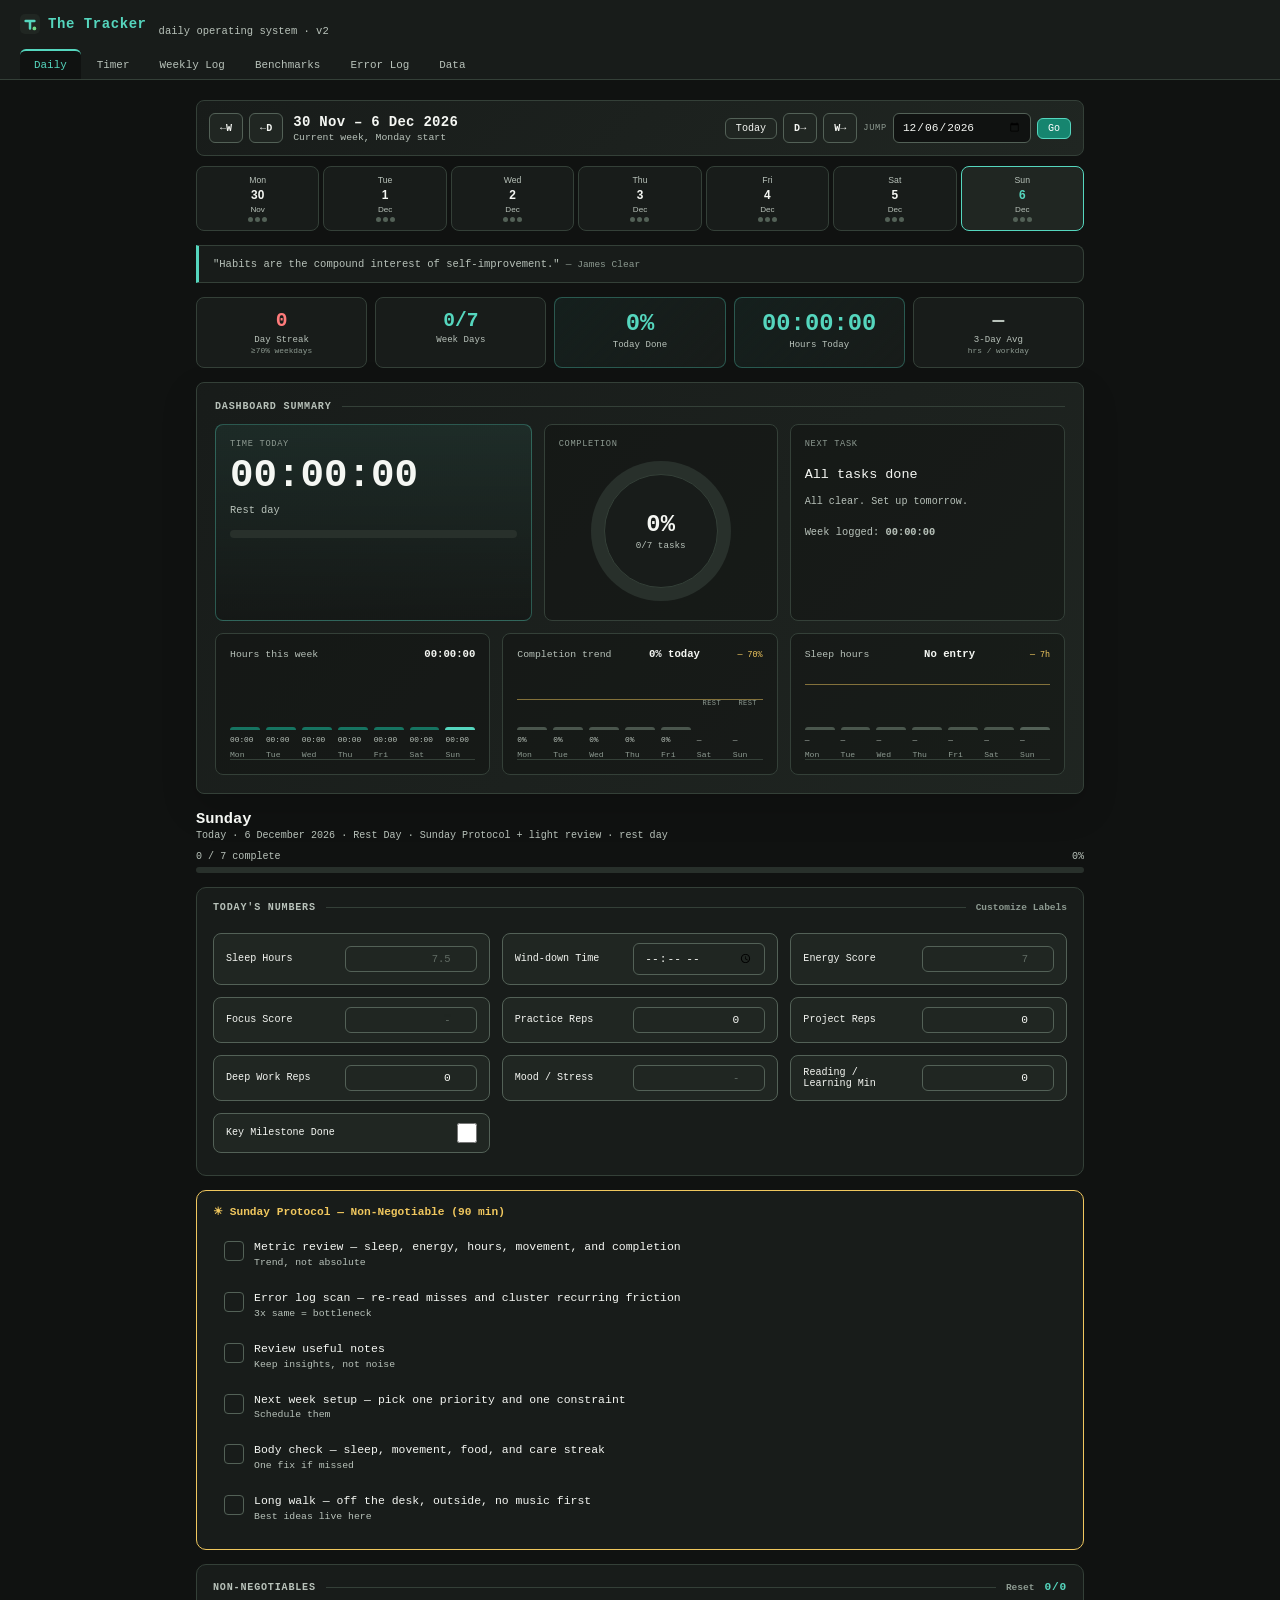
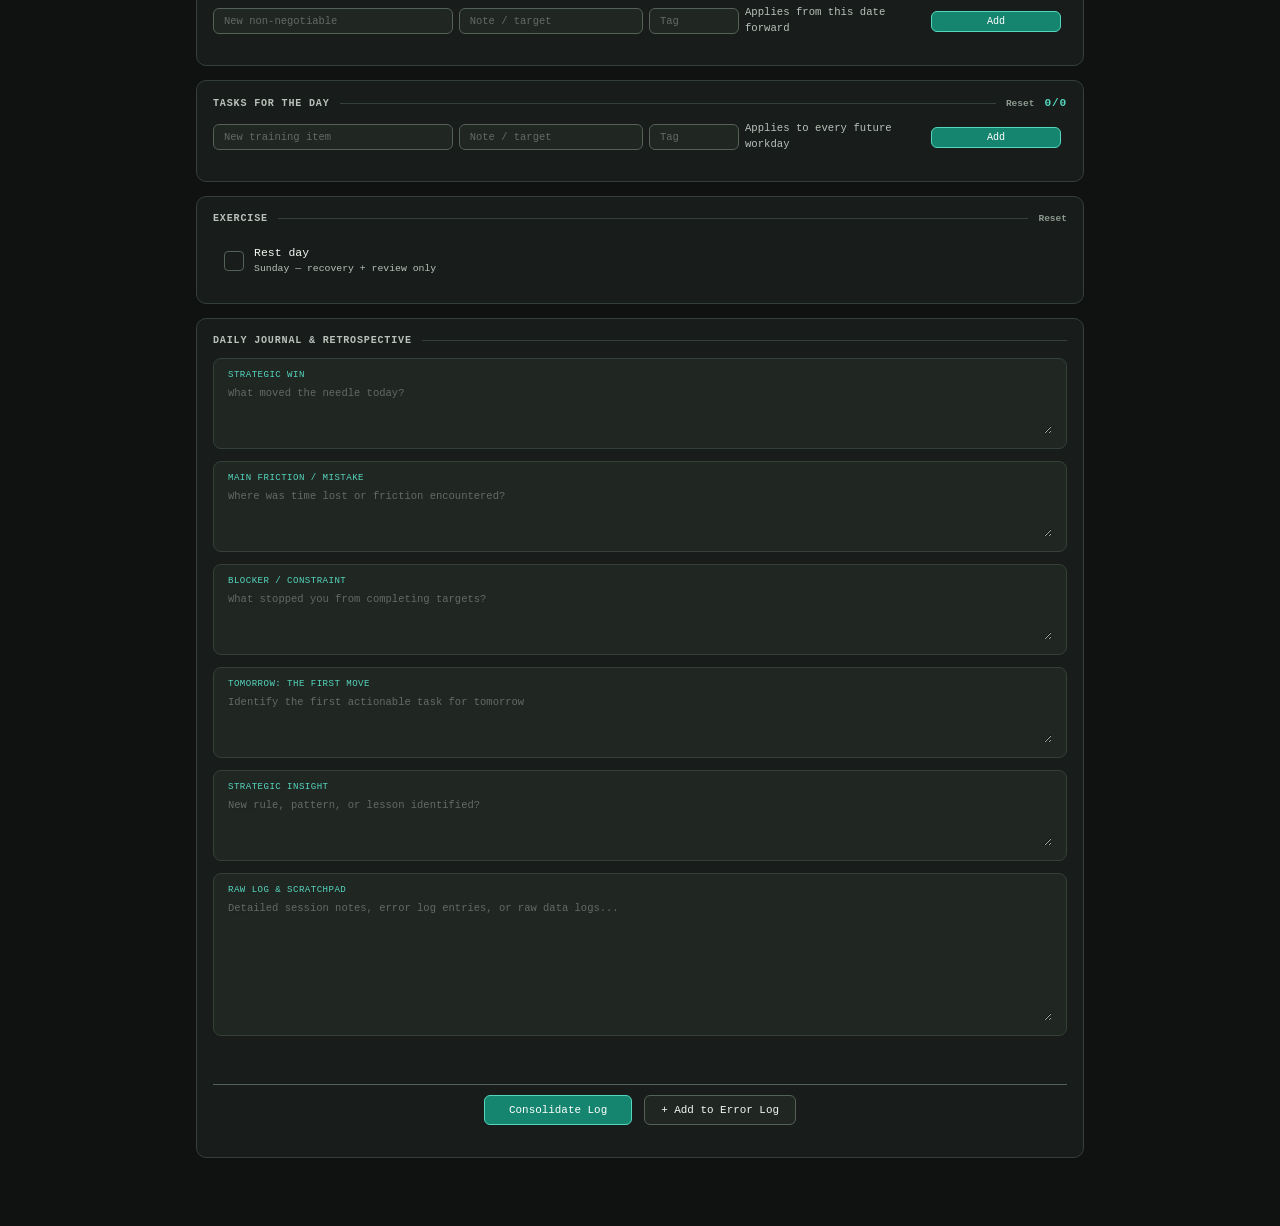
==== Tracker.html @ 21649124 "Create tracker app" ====
<!DOCTYPE html>
<html lang="en">
<head>
<meta charset="UTF-8">
<meta name="viewport" content="width=device-width, initial-scale=1.0">
<title>The Tracker</title>
<link rel="icon" type="image/svg+xml" href="data:image/svg+xml,%3Csvg xmlns='http://www.w3.org/2000/svg' viewBox='0 0 64 64'%3E%3Crect width='64' height='64' rx='16' fill='%23101211'/%3E%3Cpath d='M18 22h28M32 22v24' stroke='%2355d6be' stroke-width='8' stroke-linecap='round'/%3E%3Ccircle cx='46' cy='46' r='6' fill='%2372d889'/%3E%3C/svg%3E">
<style>
:root {
  --bg:        #101211;
  --surf:      #181c1a;
  --surf2:     #202622;
  --surf3:     #28302b;
  --border:    #344038;
  --border2:   #536157;
  --text:      #f5f7f3;
  --dim:       #b8c2ba;
  --muted:     #8d9a91;
  --accent:    #55d6be;
  --accent2:   #16856f;
  --green:     #72d889;
  --green-bg:  #102b19;
  --amber:     #f0c75e;
  --amber-bg:  #302811;
  --red:       #ff7b7b;
  --red-bg:    #331617;
  --blue:      #7fb7ff;
  --blue-bg:   #142133;
  --font: ui-monospace, 'Cascadia Code', 'SF Mono', 'Fira Code', monospace;
}
* { margin:0; padding:0; box-sizing:border-box; }
html { font-size:14px; }
body { background:var(--bg); color:var(--text); font-family:var(--font); min-height:100vh; }

/* ── HEADER ── */
.app-header {
  background:var(--surf);
  border-bottom:1px solid var(--border);
  padding:14px 20px 0;
  position:sticky; top:0; z-index:100;
}
.app-title-row { display:flex; align-items:baseline; gap:12px; margin-bottom:12px; }
.app-title { font-size:1rem; font-weight:600; color:var(--accent); letter-spacing:.04em; }
.app-sub { font-size:.75rem; color:var(--dim); }
.tabs { display:flex; gap:2px; }
.tab-btn {
  background:none; border:none; color:var(--dim); cursor:pointer;
  padding:8px 14px; font:inherit; font-size:.78rem; border-radius:6px 6px 0 0;
  border-top:2px solid transparent; transition:all .15s;
}
.tab-btn:hover { color:var(--text); background:var(--surf2); }
.tab-btn.active { color:var(--accent); border-top-color:var(--accent); background:var(--bg); }

/* ── LAYOUT ── */
.tab-panel { display:none; max-width:920px; margin:0 auto; padding:20px 16px 60px; }
.tab-panel.active { display:block; }

/* ── SHARED COMPONENTS ── */
.card {
  background:var(--surf);
  border:1px solid var(--border);
  border-radius:10px;
  padding:16px;
  margin-bottom:14px;
}
.card-title {
  font-size:.72rem; font-weight:600; color:var(--dim);
  text-transform:uppercase; letter-spacing:.08em; margin-bottom:12px;
  display:flex; align-items:center; gap:10px;
}
.card-title .count { color:var(--accent); font-size:.8rem; margin-left:auto; }
.section-line { flex:1; height:1px; background:var(--border); }

.btn {
  background:var(--surf2); border:1px solid var(--border2); color:var(--text);
  padding:6px 14px; border-radius:6px; cursor:pointer; font:inherit; font-size:.78rem;
  transition:all .15s;
}
.btn:hover { background:var(--surf3); border-color:var(--dim); }
.btn.primary { background:var(--accent2); border-color:var(--accent); color:#fff; }
.btn.primary:hover { background:var(--accent); }
.btn:disabled { opacity:.48; cursor:not-allowed; }
.btn:disabled:hover { background:var(--surf2); border-color:var(--border2); }
.btn.sm { padding:4px 10px; font-size:.72rem; }
.btn.danger { border-color:var(--red); color:var(--red); }
.btn.danger:hover { background:var(--red-bg); }

input[type="text"], input[type="number"], input[type="time"], input[type="date"], textarea, select {
  background:var(--surf2); border:1px solid var(--border2); color:var(--text);
  border-radius:6px; padding:6px 10px; font:inherit; font-size:.8rem; width:100%;
  outline:none; transition:border-color .15s;
}
input[type="text"]:focus, input[type="number"]:focus, input[type="time"]:focus,
input[type="date"]:focus, textarea:focus, select:focus { border-color:var(--accent); }
input[type="number"] { width:80px; text-align:right; }
input[type="time"] { max-width:132px; }
input.compact-input { width:100%; max-width:132px; }
textarea { resize:vertical; min-height:80px; line-height:1.5; }
::placeholder { color: var(--muted); opacity: 0.6; font-size: 0.75rem; }

.row { display:flex; gap:10px; align-items:center; flex-wrap:wrap; }
.row label { color:var(--dim); font-size:.75rem; white-space:nowrap; }
.spacer { flex:1; }

/* ── TOAST ── */
.toast-container {
  position: fixed; bottom: 20px; right: 20px; z-index: 1000;
  display: flex; flex-direction: column; gap: 8px;
}
.toast {
  padding: 10px 16px; border-radius: 8px; font-size: 0.8rem;
  color: #fff; background: var(--surf3); border: 1px solid var(--border2);
  box-shadow: 0 4px 12px rgba(0,0,0,0.5);
  animation: toast-in 0.3s ease forwards;
  display: flex; align-items: center; gap: 8px; min-width: 200px;
}
.toast.success { border-color: var(--green); background: var(--green-bg); color: var(--green); }
.toast.danger { border-color: var(--red); background: var(--red-bg); color: var(--red); }
@keyframes toast-in {
  from { transform: translateX(100%); opacity: 0; }
  to { transform: translateX(0); opacity: 1; }
}
.toast.fade-out {
  animation: toast-out 0.3s ease forwards;
}
@keyframes toast-out {
  from { transform: translateX(0); opacity: 1; }
  to { transform: translateX(100%); opacity: 0; }
}

/* ── SCOPE POPUP ── */
.scope-popup {
  position: fixed; z-index: 600;
  background: var(--surf2); border: 1px solid var(--border2);
  border-radius: 8px; padding: 10px 12px;
  box-shadow: 0 8px 24px rgba(0,0,0,.55);
  display: flex; flex-direction: column; gap: 6px; min-width: 210px;
}
.scope-popup-label {
  font-size: .68rem; color: var(--muted);
  text-transform: uppercase; letter-spacing: .08em; margin-bottom: 2px;
}
.scope-popup-btn {
  background: var(--surf3); border: 1px solid var(--border2);
  color: var(--text); padding: 6px 10px; border-radius: 6px;
  cursor: pointer; font: inherit; font-size: .78rem;
  text-align: left; transition: all .15s; display: flex; align-items: center; gap: 8px;
}
.scope-popup-btn:hover { border-color: var(--accent); color: var(--accent); }
.scope-popup-btn .scope-icon { font-size: .9rem; flex-shrink: 0; }

/* ── WEEK STRIP ── */
.week-strip {
  display:grid; grid-template-columns:repeat(7,1fr); gap:4px;
  margin-bottom:14px;
}
.week-nav {
  background:linear-gradient(135deg, var(--surf), var(--surf2));
  border:1px solid var(--border);
  border-radius:8px;
  padding:12px;
  margin-bottom:10px;
  display:grid;
  grid-template-columns:auto minmax(230px,1fr) auto;
  align-items:center;
  gap:10px;
}
.week-nav-title { color:var(--text); font-weight:700; font-size:1rem; letter-spacing:.02em; }
.week-nav-sub { color:var(--dim); font-size:.7rem; margin-top:2px; }
.week-nav-controls { display:flex; align-items:center; gap:6px; }
.week-nav-jump {
  display:flex; align-items:center; justify-content:flex-end; gap:6px; flex-wrap:wrap;
}
.week-nav-jump label {
  color:var(--muted); font-size:.62rem; text-transform:uppercase; letter-spacing:.08em;
}
.week-nav input[type="date"] {
  width:138px; min-width:0; height:30px; padding:4px 8px;
  color:var(--text); background:var(--bg); border-color:var(--border2);
}
.week-arrow {
  min-width:34px; height:30px; display:inline-flex; align-items:center; justify-content:center;
  padding:0 8px; font-weight:700;
}
.day-btn {
  background:var(--surf); border:1px solid var(--border); border-radius:8px;
  cursor:pointer; padding:8px 4px; display:flex; flex-direction:column;
  align-items:center; gap:3px; transition:all .15s;
}
.day-btn:hover { border-color:var(--border2); background:var(--surf2); }
.day-btn.active { border-color:var(--accent); background:var(--surf2); }
.day-btn.today-mark .day-date { color:var(--accent); }
.day-label { font-size:.62rem; color:var(--dim); }
.day-date  { font-size:.85rem; font-weight:600; color:var(--text); }
.day-month { font-size:.58rem; color:var(--dim); }
.day-btn:not(.active) .day-date { color:var(--text); }
.day-btn:not(.active) .day-label,
.day-btn:not(.active) .day-month { color:var(--dim); }
.day-pips  { display:flex; gap:2px; }
.pip { width:5px; height:5px; border-radius:50%; background:var(--border2); }
.pip.on { background:var(--green); }
.pip.half { background:var(--amber); }

/* ── PHASE BANNER ── */
.phase-banner {
  background:var(--surf);
  border:1px solid var(--border);
  border-left:3px solid var(--accent);
  border-radius:0 8px 8px 0;
  padding:12px 14px;
  margin-bottom:14px;
  display:flex; align-items:center; gap:12px; flex-wrap:wrap;
}
.phase-badge { color:var(--accent); font-weight:600; font-size:.8rem; white-space:nowrap; }
.phase-desc { color:var(--dim); font-size:.75rem; flex:1; min-width:180px; }
.phase-btns { display:flex; gap:4px; }
.phase-pick {
  background:var(--surf2); border:1px solid var(--border2); color:var(--dim);
  border-radius:4px; padding:3px 8px; cursor:pointer; font:inherit; font-size:.72rem;
  transition:all .15s;
}
.phase-pick.active { border-color:var(--accent); color:var(--accent); background:var(--surf3); }

/* ── STATS ROW ── */
.stats-row { display:grid; grid-template-columns:repeat(5,1fr); gap:8px; margin-bottom:14px; }
.stat-card {
  background:var(--surf); border:1px solid var(--border); border-radius:8px;
  padding:12px 8px; text-align:center;
}
.stat-card.primary {
  border-color:rgba(85,214,190,.32);
  background:linear-gradient(135deg,rgba(85,214,190,.07),var(--surf));
}
.stat-val { font-size:1.4rem; font-weight:600; color:var(--accent); }
.stat-val.large { font-size:1.7rem; }
.stat-label { font-size:.65rem; color:var(--dim); margin-top:2px; }
.stat-sublabel { font-size:.56rem; color:var(--muted); margin-top:1px; }

/* ── PROGRESS ── */
.prog-wrap { margin-bottom:14px; }
.prog-info { display:flex; justify-content:space-between; margin-bottom:5px; font-size:.72rem; color:var(--dim); }
.prog-bar { height:6px; background:var(--surf3); border-radius:3px; overflow:hidden; }
.prog-fill { height:100%; background:var(--green); border-radius:3px; transition:width .4s; }

/* ── DAY HEADER ── */
.day-header {
  display:flex; align-items:center; justify-content:space-between;
  flex-wrap:wrap; gap:10px; margin-bottom:10px;
}
.day-title { font-size:1.1rem; font-weight:600; }
.day-meta  { font-size:.72rem; color:var(--dim); margin-top:2px; }
.dashboard-card {
  background:linear-gradient(135deg, rgba(24,28,26,.98), rgba(32,38,34,.96));
  border:1px solid var(--border);
  border-radius:8px;
  padding:18px;
  margin-bottom:16px;
  box-shadow:0 14px 36px rgba(0,0,0,.16);
}
.dashboard-grid {
  display:grid;
  grid-template-columns:minmax(250px,1.15fr) minmax(210px,.85fr) minmax(230px,1fr);
  gap:12px;
  align-items:stretch;
}
.dash-panel {
  border:1px solid var(--border);
  background:rgba(16,18,17,.46);
  border-radius:8px;
  padding:14px;
  min-width:0;
}
.dash-panel.primary {
  background:linear-gradient(180deg, rgba(85,214,190,.08), rgba(16,18,17,.45));
  border-color:rgba(85,214,190,.34);
}
.dash-label { font-size:.62rem; color:var(--muted); text-transform:uppercase; letter-spacing:.08em; margin-bottom:7px; }
.dash-value { font-size:.88rem; color:var(--text); line-height:1.35; }
.dash-value strong { color:var(--accent); }
.dash-hero-value {
  font-size:clamp(1.75rem, 4.2vw, 2.8rem);
  line-height:1;
  font-weight:800;
  color:var(--text);
  font-variant-numeric:tabular-nums;
  white-space:nowrap;
}
.dash-subline {
  color:var(--dim);
  font-size:.74rem;
  margin-top:8px;
  line-height:1.45;
}
.dash-progress-bar {
  height:8px;
  background:var(--surf3);
  border-radius:999px;
  overflow:hidden;
  margin-top:12px;
}
.dash-progress-fill {
  height:100%;
  width:0%;
  background:linear-gradient(90deg, var(--accent2), var(--accent));
  border-radius:999px;
}
.dash-ring-wrap {
  display:grid;
  place-items:center;
  min-height:150px;
}
.dash-ring {
  --dash-ring:0deg;
  width:140px;
  aspect-ratio:1;
  border-radius:50%;
  display:grid;
  place-items:center;
  background:conic-gradient(var(--green) var(--dash-ring), var(--surf3) 0);
  position:relative;
}
.dash-ring::before {
  content:'';
  position:absolute;
  inset:13px;
  border-radius:50%;
  background:var(--surf);
  border:1px solid var(--border);
}
.dash-ring-inner {
  position:relative;
  z-index:1;
  text-align:center;
}
.dash-ring-value {
  font-size:1.7rem;
  font-weight:800;
  color:var(--text);
}
.dash-ring-label {
  color:var(--dim);
  font-size:.66rem;
  margin-top:2px;
}
.dash-next {
  display:grid;
  gap:10px;
  align-content:start;
}
.dash-next-task {
  font-size:.96rem;
  color:var(--text);
  line-height:1.4;
}
.dash-next-meta {
  color:var(--dim);
  font-size:.72rem;
  line-height:1.45;
}
.dash-chart-grid {
  grid-column:1 / -1;
  display:grid;
  grid-template-columns:repeat(3,minmax(0,1fr));
  gap:12px;
}
.dash-chart-title {
  display:flex;
  justify-content:space-between;
  align-items:baseline;
  gap:8px;
  color:var(--dim);
  font-size:.7rem;
  margin-bottom:8px;
}
.dash-chart-title strong {
  color:var(--text);
  font-size:.76rem;
}
.dash-bars {
  height:92px;
  display:flex;
  align-items:stretch;
  gap:6px;
  border-bottom:1px solid var(--border);
  padding-top:8px;
  position:relative;
}
.dash-threshold-line {
  position:absolute; left:0; right:0; height:1px;
  background:var(--amber); opacity:.5; pointer-events:none; z-index:1;
}
.dash-rest-label {
  position:absolute; inset:0; display:flex; align-items:center; justify-content:center;
  font-size:.5rem; color:var(--muted); text-transform:uppercase; letter-spacing:.06em;
}
.dash-bar-wrap {
  flex:1;
  min-width:0;
  height:100%;
  display:grid;
  grid-template-rows:minmax(0,1fr) auto auto;
  align-items:end;
  gap:5px;
}
.dash-bar-plot {
  height:100%;
  width:100%;
  display:flex;
  align-items:flex-end;
}
.dash-bar {
  width:100%;
  min-height:3px;
  border-radius:4px 4px 0 0;
  background:var(--accent2);
  opacity:.85;
}
.dash-bar.today { background:var(--accent); opacity:1; }
.dash-bar-value {
  color:var(--dim);
  font-size:.56rem;
  min-height:.7rem;
  white-space:nowrap;
}
.dash-bar-label {
  color:var(--muted);
  font-size:.58rem;
}
.dash-empty {
  color:var(--muted);
  font-size:.72rem;
  padding:20px 0;
}

/* ── HABIT LIST ── */
.habit-item {
  display:flex; align-items:flex-start; gap:10px;
  padding:9px 10px; border-radius:7px; cursor:pointer;
  transition:all .15s; border:1px solid transparent;
  margin-bottom:3px;
}
.habit-item:hover { background:var(--surf2); }
.habit-item.done { opacity:.6; }
.habit-check {
  width:20px; height:20px; border:1.5px solid var(--border2); border-radius:4px;
  flex-shrink:0; display:flex; align-items:center; justify-content:center;
  font-size:.7rem; color:var(--green); margin-top:1px; transition:all .15s;
}
.habit-item.done .habit-check { background:var(--green-bg); border-color:var(--green); }
.habit-text { font-size:.82rem; line-height:1.3; }
.habit-meta { font-size:.7rem; color:var(--dim); margin-top:2px; }
.habit-time { font-size:.68rem; color:var(--muted); margin-left:auto; white-space:nowrap; padding-top:2px; }
.habit-tag  {
  font-size:.62rem; padding:2px 6px; border-radius:3px;
  background:var(--surf3); color:var(--muted); white-space:nowrap;
  margin-left:auto; align-self:center;
}
.training-row,
.editable-row { align-items:center; }
.drag-handle {
  width:22px; min-width:22px; height:26px; border:1px solid transparent;
  background:transparent; color:var(--muted); border-radius:5px;
  cursor:grab; font:inherit; line-height:1; display:flex; align-items:center; justify-content:center;
}
.drag-handle:hover { border-color:var(--border2); color:var(--accent); background:var(--surf2); }
.drag-handle:active { cursor:grabbing; }
.task-view {
  flex:1; min-width:0; display:grid;
  grid-template-columns:minmax(220px,1.25fr) minmax(180px,1fr) minmax(90px,.35fr) auto;
  gap:8px; align-items:center;
}
.task-view-main { min-width:0; }
.task-view .habit-text,
.task-view .habit-meta { overflow:hidden; text-overflow:ellipsis; white-space:nowrap; }
.task-hours-chip {
  justify-self:end; min-width:96px; border:1px solid var(--border2); border-radius:6px;
  color:var(--text); background:var(--surf2); padding:5px 8px; font-size:.72rem; text-align:center;
}
.task-hours-chip strong { color:var(--accent); }

/* ── JOURNAL REDESIGN ── */
.journal-stack { display: flex; flex-direction: column; gap: 12px; margin-bottom: 24px; }
.journal-field { 
  background: var(--surf2); 
  border: 1px solid var(--border); 
  border-radius: 8px; 
  padding: 10px 14px;
}
.journal-field label { 
  display: block; 
  font-size: 0.65rem; 
  text-transform: uppercase; 
  letter-spacing: 0.05em; 
  color: var(--accent); 
  margin-bottom: 6px; 
}
.journal-field textarea { 
  background: none; 
  border: none; 
  padding: 0; 
  min-height: 48px; 
  font-size: 0.88rem; 
  color: var(--text);
  line-height: 1.4;
}
.journal-field textarea:focus { border: none; }

.task-edit-panel {
  flex:1; min-width:0; display:grid;
  grid-template-columns:minmax(180px,1.25fr) minmax(160px,1fr) minmax(70px,.35fr) minmax(150px,.35fr) auto;
  gap:7px; align-items:center;
}
.task-edit-panel input { max-width:none; padding:6px 8px; font-size:.76rem; }
.hours-control {
  display:grid; grid-template-columns:28px minmax(52px,1fr) 28px;
  align-items:center; border:1px solid var(--border2); background:var(--surf2);
  border-radius:6px; overflow:hidden; min-width:148px; height:32px;
}
.hours-control button {
  height:100%; border:0; border-right:1px solid var(--border); background:transparent;
  color:var(--dim); cursor:pointer; font:inherit; font-size:.9rem;
  display: flex; align-items: center; justify-content: center;
}
.hours-control button:last-child { border-right:0; border-left:1px solid var(--border); }
.hours-control button:hover { color:var(--accent); background:var(--surf3); }
.hours-control input {
  width:100%; height:30px; border:0; background:transparent; text-align:center;
  color:var(--text); padding:0 4px; font:inherit; font-size:.76rem; outline:none;
}
.exercise-editor {
  display:grid; grid-template-columns:minmax(180px,1fr) minmax(160px,1fr) auto auto;
  gap:7px; align-items:center;
}
.exercise-editor input { max-width:none; }

/* ── DAILY INPUTS ── */
.daily-inputs {
  background:var(--surf); border:1px solid var(--border); border-radius:10px;
  padding:14px 16px; margin-bottom:14px;
}
.today-number-grid {
  display:grid;
  grid-template-columns:repeat(auto-fit, minmax(240px, 1fr));
  gap:12px;
  padding:8px 0;
}
.today-number-field {
  display:flex;
  align-items:center;
  justify-content:space-between;
  gap:10px;
  background:var(--surf2);
  padding:9px 12px;
  border-radius:8px;
  border:1px solid var(--border2);
}
.today-number-field label {
  margin:0;
  font-size:.72rem;
  color:var(--text);
  min-width:0;
  overflow:hidden;
  text-overflow:ellipsis;
}
.number-label-editor {
  margin-top:12px;
  padding-top:12px;
  border-top:1px solid var(--border);
  display:grid;
  gap:8px;
}
.number-label-row {
  display:grid;
  grid-template-columns:minmax(120px,.8fr) minmax(160px,1fr) minmax(100px,.5fr);
  gap:8px;
  align-items:center;
}
.number-label-row span { color:var(--muted); font-size:.68rem; }

/* ── FOCUS TIMER ── */
.timer-card {
  background:var(--surf);
  border:1px solid var(--border);
  border-radius:8px;
  padding:14px 16px;
  margin-bottom:14px;
}
.timer-grid {
  display:grid; grid-template-columns:minmax(160px,.6fr) minmax(210px,1fr) auto;
  gap:12px; align-items:center;
}
.timer-display { font-size:1.7rem; font-weight:700; color:var(--accent); letter-spacing:.03em; }
.timer-sub { color:var(--dim); font-size:.68rem; margin-top:3px; line-height:1.4; }
.timer-modes, .timer-actions { display:flex; gap:5px; flex-wrap:wrap; }
.timer-mode-btn {
  background:var(--surf2); border:1px solid var(--border2); color:var(--dim);
  border-radius:6px; padding:5px 10px; cursor:pointer; font:inherit; font-size:.72rem;
}
.timer-mode-btn.active { color:var(--accent); border-color:var(--accent); background:var(--surf3); }
.timer-page {
  min-height:calc(100vh - 120px);
  display:grid;
  place-items:center;
  padding:18px 0;
}
#tab-timer {
  max-width:1180px;
  padding-left:24px;
  padding-right:24px;
}
.timer-shell {
  width:100%;
  display:grid;
  grid-template-columns:minmax(460px,1.1fr) minmax(360px,.82fr);
  gap:28px;
  align-items:center;
}
.timer-face {
  --timer-progress:0deg;
  width:min(520px, 44vw);
  aspect-ratio:1;
  border-radius:50%;
  margin:0 auto;
  display:grid;
  place-items:center;
  position:relative;
  background:
    radial-gradient(circle at 50% 50%, rgba(85,214,190,.08), transparent 54%),
    conic-gradient(var(--accent) var(--timer-progress), #1b241f 0);
  box-shadow:
    0 18px 60px rgba(0,0,0,.24),
    0 0 0 1px var(--border),
    inset 0 0 38px rgba(85,214,190,.08);
  transition:background .3s ease;
}
.timer-face.break {
  background:
    radial-gradient(circle at 50% 50%, rgba(114,216,137,.08), transparent 54%),
    conic-gradient(var(--green) var(--timer-progress), #1b241f 0);
}
.timer-face.alarm {
  background:
    radial-gradient(circle at 50% 50%, rgba(240,199,94,.12), transparent 56%),
    conic-gradient(var(--amber) var(--timer-progress), #241f16 0);
  animation:timerAlarmPulse 1s ease-in-out infinite;
}
.timer-face::before {
  content:'';
  position:absolute;
  inset:18px;
  border-radius:50%;
  background:
    linear-gradient(180deg, rgba(24,28,26,.94), rgba(16,18,17,.98)),
    var(--bg);
  border:1px solid var(--border);
}
.timer-face::after {
  content:'';
  position:absolute;
  inset:46px;
  border-radius:50%;
  border:1px solid rgba(184,194,186,.08);
  pointer-events:none;
}
.timer-face.running {
  animation:timerPulse 2.4s ease-in-out infinite;
}
@keyframes timerPulse {
  0%,100% { box-shadow:0 18px 60px rgba(0,0,0,.24), 0 0 0 1px var(--border), 0 0 0 rgba(85,214,190,0), inset 0 0 38px rgba(85,214,190,.08); }
  50% { box-shadow:0 18px 60px rgba(0,0,0,.24), 0 0 0 1px var(--accent), 0 0 28px rgba(85,214,190,.18), inset 0 0 44px rgba(85,214,190,.12); }
}
@keyframes timerAlarmPulse {
  0%,100% { box-shadow:0 18px 60px rgba(0,0,0,.24), 0 0 0 1px var(--amber), 0 0 12px rgba(240,199,94,.12), inset 0 0 38px rgba(240,199,94,.08); }
  50% { box-shadow:0 18px 60px rgba(0,0,0,.24), 0 0 0 3px var(--amber), 0 0 38px rgba(240,199,94,.28), inset 0 0 50px rgba(240,199,94,.14); }
}
.timer-center {
  position:relative;
  z-index:1;
  text-align:center;
  width:min(82%, 430px);
  padding:22px;
}
.timer-display.large {
  font-size:clamp(4.2rem, 7.6vw, 6.6rem);
  line-height:1;
  font-weight:800;
  color:var(--text);
  font-variant-numeric:tabular-nums;
  white-space:nowrap;
}
.timer-display.large.long {
  font-size:clamp(3.1rem, 5.5vw, 4.8rem);
}
.timer-state {
  margin-top:14px;
  color:var(--accent);
  font-size:.82rem;
  text-transform:uppercase;
  letter-spacing:.08em;
}
.timer-meta {
  margin:20px auto 0;
  display:flex;
  justify-content:center;
  gap:10px;
  flex-wrap:wrap;
  max-width:360px;
}
.timer-chip {
  border:1px solid var(--border);
  background:rgba(32,38,34,.88);
  color:var(--dim);
  border-radius:6px;
  padding:8px 12px;
  font-size:.7rem;
  line-height:1.25;
  min-width:118px;
}
.timer-chip strong {
  display:block;
  color:var(--text);
  font-size:.9rem;
  margin-top:4px;
}
.timer-panel {
  background:var(--surf);
  border:1px solid var(--border);
  border-radius:8px;
  padding:20px;
  box-shadow:0 16px 40px rgba(0,0,0,.14);
}
.timer-panel-title {
  color:var(--dim);
  font-size:.72rem;
  text-transform:uppercase;
  letter-spacing:.08em;
  margin-bottom:12px;
}
.timer-control-stack { display:grid; gap:18px; }
.timer-modes {
  display:grid;
  grid-template-columns:1fr 1fr;
  gap:8px;
}
.timer-modes .timer-mode-btn {
  min-height:42px;
  font-size:.8rem;
}
.timer-section {
  display:grid;
  gap:9px;
}
.timer-section-row {
  display:flex;
  align-items:center;
  justify-content:space-between;
  gap:10px;
  flex-wrap:wrap;
}
.timer-duration-grid {
  display:grid;
  grid-template-columns:1fr 1fr;
  gap:10px;
}
.timer-duration-card {
  border:1px solid var(--border);
  background:rgba(16,18,17,.42);
  border-radius:8px;
  padding:12px;
  display:grid;
  gap:9px;
}
.timer-duration-card.study {
  border-color:rgba(85,214,190,.42);
  background:linear-gradient(180deg, rgba(85,214,190,.08), rgba(16,18,17,.38));
}
.timer-duration-card.break {
  border-color:rgba(114,216,137,.34);
  background:linear-gradient(180deg, rgba(114,216,137,.06), rgba(16,18,17,.36));
}
.timer-duration-card.active {
  box-shadow:0 0 0 1px var(--accent), 0 0 24px rgba(85,214,190,.12);
}
.timer-duration-card.break.active {
  box-shadow:0 0 0 1px var(--green), 0 0 24px rgba(114,216,137,.12);
}
.timer-duration-head {
  display:flex;
  align-items:flex-start;
  justify-content:space-between;
  gap:10px;
}
.timer-duration-title {
  color:var(--text);
  font-size:.8rem;
  font-weight:700;
}
.timer-duration-sub {
  color:var(--muted);
  font-size:.65rem;
  margin-top:3px;
  line-height:1.35;
}
.timer-duration-pill {
  color:var(--accent);
  border:1px solid rgba(85,214,190,.4);
  border-radius:999px;
  padding:2px 7px;
  font-size:.6rem;
  white-space:nowrap;
}
.timer-duration-card.break .timer-duration-pill {
  color:var(--green);
  border-color:rgba(114,216,137,.38);
}
.duration-control {
  display:grid;
  grid-template-columns:42px minmax(90px,1fr) 42px;
  border:1px solid var(--border2);
  border-radius:8px;
  overflow:hidden;
  background:var(--surf2);
  max-width:none;
}
.duration-control button {
  border:0;
  background:transparent;
  color:var(--dim);
  cursor:pointer;
  font:inherit;
  font-size:1rem;
}
.duration-control button:hover { background:var(--surf3); color:var(--accent); }
.duration-control input {
  border:0;
  background:transparent;
  text-align:center;
  color:var(--text);
  font:inherit;
  height:42px;
  outline:none;
}
.timer-presets {
  display:grid;
  grid-template-columns:repeat(4, minmax(0,1fr));
  gap:6px;
}
.timer-presets-label {
  color:var(--muted);
  font-size:.64rem;
  text-transform:uppercase;
  letter-spacing:.08em;
  margin-top:2px;
}
.timer-presets .timer-mode-btn {
  min-height:42px;
}
.timer-target-select {
  max-width:none;
  background:var(--surf2);
  border:1px solid var(--border2);
  color:var(--text);
  cursor:pointer;
  min-height:42px;
}
.timer-status-grid {
  display:grid;
  grid-template-columns:1fr 1fr;
  gap:10px;
}
.timer-status-grid .timer-chip {
  min-width:0;
}
.timer-log-line {
  color:var(--dim);
  font-size:.76rem;
  line-height:1.5;
}
.timer-log-line strong { color:var(--accent); }
.timer-actions {
  display:grid;
  grid-template-columns:1fr 1fr;
  gap:10px;
}
.timer-actions .btn.danger {
  grid-column:1 / -1;
}
.timer-actions .btn {
  min-height:44px;
  font-size:.82rem;
}
.input-grid { display:grid; grid-template-columns:1fr 1fr; gap:10px; }
.input-field label { display:block; font-size:.68rem; color:var(--dim); margin-bottom:4px; }
.input-field input { width:100%; max-width:132px; }
.input-field input[type="time"] { max-width:132px; }
.energy-display { font-size:1.2rem; font-weight:600; color:var(--accent); }
.fallback-hint {
  margin-top:10px; padding:8px 12px; border-radius:6px; font-size:.72rem;
  border:1px solid; display:none;
}
.fallback-hint.show { display:block; }
.fallback-hint.warn { border-color:var(--amber); background:var(--amber-bg); color:var(--amber); }
.fallback-hint.danger { border-color:var(--red); background:var(--red-bg); color:var(--red); }

/* ── SUNDAY PANEL ── */
.sunday-panel {
  background:var(--surf); border:1px solid var(--amber); border-radius:10px;
  padding:14px 16px; margin-bottom:14px;
}
.sunday-title { font-size:.8rem; font-weight:600; color:var(--amber); margin-bottom:12px; }

/* ── NOTES ── */
.notes-section textarea { font-family:var(--font); }

/* ── WEEKLY TABLE ── */
.weekly-table-wrap { overflow-x:auto; }
.weekly-command {
  display:grid; grid-template-columns:minmax(0,1.2fr) minmax(260px,.8fr); gap:14px;
  margin-bottom:14px;
}
.weekly-control-panel {
  background:linear-gradient(135deg, rgba(85,214,190,.10), rgba(24,28,26,.96));
  border:1px solid var(--border2); border-radius:10px; padding:16px;
  position:relative; overflow:hidden;
}
.weekly-control-panel::before {
  content:""; position:absolute; inset:0; pointer-events:none;
  background:
    linear-gradient(rgba(255,255,255,.022) 1px, transparent 1px),
    linear-gradient(90deg, rgba(255,255,255,.016) 1px, transparent 1px);
  background-size:22px 22px;
}
.weekly-control-panel > * { position:relative; }
.weekly-kicker { font-size:.62rem; letter-spacing:.12em; color:var(--accent); text-transform:uppercase; margin-bottom:8px; }
.weekly-headline { font-size:1.25rem; font-weight:800; line-height:1.25; margin-bottom:8px; }
.weekly-copy { color:var(--dim); font-size:.76rem; line-height:1.5; max-width:720px; }
.weekly-score-grid { display:grid; grid-template-columns:repeat(4,minmax(0,1fr)); gap:8px; margin-top:14px; }
.weekly-score {
  background:rgba(16,18,17,.58); border:1px solid var(--border); border-radius:8px;
  padding:10px; min-height:70px;
}
.weekly-score-label { font-size:.58rem; color:var(--muted); text-transform:uppercase; letter-spacing:.08em; margin-bottom:6px; }
.weekly-score-value { font-size:1.05rem; font-weight:800; color:var(--text); }
.weekly-score-note { font-size:.62rem; color:var(--dim); margin-top:4px; line-height:1.35; }
.weekly-status-grid { display:grid; grid-template-columns:repeat(3,minmax(0,1fr)); gap:10px; margin-bottom:14px; }
.weekly-status-card {
  background:var(--surf2); border:1px solid var(--border); border-radius:8px;
  padding:12px; min-height:92px;
}
.weekly-status-card.green { border-color:var(--green); background:var(--green-bg); }
.weekly-status-card.amber { border-color:var(--amber); background:var(--amber-bg); }
.weekly-status-card.red { border-color:var(--red); background:var(--red-bg); }
.weekly-status-title { font-size:.62rem; color:var(--muted); text-transform:uppercase; letter-spacing:.08em; margin-bottom:6px; }
.weekly-status-value { font-size:1rem; color:var(--text); font-weight:800; margin-bottom:5px; }
.weekly-status-body { color:var(--dim); font-size:.68rem; line-height:1.4; }
.weekly-graphs {
  display:grid; grid-template-columns:repeat(2,minmax(0,1fr)); gap:12px; margin-bottom:14px;
}
.weekly-graph-card {
  background:var(--surf); border:1px solid var(--border); border-radius:10px;
  padding:14px; min-width:0;
}
.weekly-graph-card.full { grid-column:1 / -1; }
.weekly-graph-title {
  display:flex; justify-content:space-between; align-items:baseline; gap:8px;
  color:var(--dim); font-size:.7rem; margin-bottom:10px; text-transform:uppercase; letter-spacing:.08em;
}
.weekly-graph-title strong { color:var(--text); font-size:.76rem; text-transform:none; letter-spacing:0; }
.weekly-bars {
  height:126px; display:flex; align-items:stretch; gap:8px;
  border-bottom:1px solid var(--border); padding-top:10px;
}
.weekly-bar-wrap {
  flex:1; min-width:0; height:100%; display:grid; grid-template-rows:minmax(0,1fr) auto auto;
  align-items:end; gap:5px; position:relative;
}
.weekly-bar-plot {
  height:100%; width:100%; display:flex; align-items:flex-end; position:relative;
}
.weekly-bar {
  width:100%; min-height:3px; border-radius:4px 4px 0 0;
  background:var(--accent2); opacity:.88; position:relative;
}
.weekly-bar.today { background:var(--accent); opacity:1; }
.weekly-target-marker {
  position:absolute; left:0; right:0; height:1px; background:var(--amber);
  box-shadow:0 0 0 1px rgba(240,199,94,.18);
}
.weekly-bar-value { color:var(--dim); font-size:.56rem; white-space:nowrap; min-height:.7rem; }
.weekly-bar-label { color:var(--muted); font-size:.58rem; }
.weekly-hours-list { display:grid; gap:8px; }
.weekly-hours-row {
  display:grid; grid-template-columns:36px minmax(0,1fr) 72px; gap:10px; align-items:center;
  min-height:18px;
}
.weekly-hours-day { color:var(--muted); font-size:.62rem; font-weight:700; }
.weekly-hours-track {
  height:8px; border-radius:999px; background:var(--surf3); border:1px solid var(--border);
  position:relative; overflow:hidden;
}
.weekly-hours-fill {
  height:100%; min-width:3px; border-radius:999px; background:var(--red); transition:width .25s;
}
.weekly-hours-fill.zero { min-width:0; }
.weekly-hours-fill.ok { background:var(--amber); }
.weekly-hours-fill.hit { background:var(--green); }
.weekly-hours-value { color:var(--text); font-size:.62rem; font-weight:700; text-align:right; white-space:nowrap; }
.weekly-recovery-plot {
  height:150px; display:grid; grid-template-columns:repeat(7,minmax(0,1fr)); gap:8px;
  border-bottom:1px solid var(--border); padding-top:8px;
}
.recovery-day { min-width:0; display:grid; grid-template-rows:1fr auto auto; gap:5px; align-items:end; }
.recovery-stack { height:112px; display:flex; align-items:flex-end; gap:3px; justify-content:center; }
.recovery-bar-slot { height:100%; width:42%; display:flex; align-items:flex-end; }
.sleep-bar { width:100%; min-height:3px; border-radius:4px 4px 0 0; background:var(--blue); opacity:.88; }
.energy-bar { width:100%; min-height:3px; border-radius:4px 4px 0 0; background:var(--amber); opacity:.88; }
.weekly-mix-grid { display:grid; grid-template-columns:repeat(7,minmax(0,1fr)); gap:8px; }
.mix-day { min-width:0; display:grid; grid-template-rows:86px auto; gap:5px; align-items:end; }
.mix-plot { height:86px; display:flex; align-items:flex-end; }
.mix-stack {
  width:100%; display:flex; flex-direction:column-reverse; border-radius:6px; overflow:hidden;
  background:var(--surf2); border:1px solid var(--border);
}
.mix-segment { min-height:3px; }
.mix-cp { background:var(--accent); }
.mix-prob { background:var(--blue); }
.mix-olympiad { background:var(--amber); }
.mix-oa { background:var(--green); }
.mix-label { color:var(--muted); font-size:.58rem; text-align:center; margin-top:5px; }
.mix-legend { display:flex; flex-wrap:wrap; gap:8px; margin-top:10px; font-size:.62rem; color:var(--dim); }
.mix-legend span::before {
  content:""; display:inline-block; width:8px; height:8px; border-radius:2px; margin-right:5px;
  background:var(--legend-color);
}
.weekly-heatmap {
  display:grid; grid-template-columns:minmax(92px,.8fr) repeat(7,minmax(0,1fr)); gap:6px;
  align-items:center;
}
.heat-label { color:var(--dim); font-size:.66rem; }
.heat-cell {
  height:24px; border-radius:5px; background:var(--surf2); border:1px solid var(--border);
  display:grid; place-items:center; font-size:.62rem; color:var(--muted);
}
.heat-cell.on { background:var(--green-bg); border-color:var(--green); color:var(--green); }
.heat-cell.today { box-shadow:0 0 0 1px var(--accent); }
.weekly-diagnosis-list { display:grid; gap:8px; }
.weekly-diagnosis-item {
  background:var(--surf2); border:1px solid var(--border); border-radius:8px; padding:10px 12px;
}
.weekly-diagnosis-item.red { border-color:var(--red); background:var(--red-bg); }
.weekly-diagnosis-item.amber { border-color:var(--amber); background:var(--amber-bg); }
.weekly-diagnosis-item.green { border-color:var(--green); background:var(--green-bg); }
.weekly-diagnosis-title { color:var(--text); font-size:.76rem; font-weight:800; margin-bottom:4px; }
.weekly-diagnosis-body { color:var(--dim); font-size:.68rem; line-height:1.45; }
.weekly-quality {
  font-size:.68rem; font-weight:800; padding:2px 6px; border-radius:999px;
  border:1px solid var(--border2); color:var(--dim);
}
.weekly-quality.green { color:var(--green); border-color:var(--green); background:var(--green-bg); }
.weekly-quality.amber { color:var(--amber); border-color:var(--amber); background:var(--amber-bg); }
.weekly-quality.red { color:var(--red); border-color:var(--red); background:var(--red-bg); }
table.weekly-table {
  width:100%; border-collapse:collapse; font-size:.72rem;
}
table.weekly-table th {
  background:var(--surf2); color:var(--dim); font-weight:600; letter-spacing:.05em;
  padding:8px 6px; text-align:center; border-bottom:1px solid var(--border2);
  white-space:nowrap;
}
table.weekly-table td {
  padding:7px 6px; border-bottom:1px solid var(--border); text-align:center;
  vertical-align:middle;
}
table.weekly-table tr.today-row td { background:var(--surf2); }
table.weekly-table tr:hover td { background:var(--surf3); }
table.weekly-table .td-day { text-align:left; font-weight:600; }
.check-cell { font-size:1rem; color:var(--green); }
.num-input-cell input { width:50px; text-align:center; background:transparent; border:none; border-bottom:1px solid var(--border2); border-radius:0; padding:2px 4px; }
.num-input-cell input:focus { border-bottom-color:var(--accent); outline:none; }

/* ── METRICS / BENCHMARKS ── */
.metric-entry { display:flex; align-items:center; gap:12px; margin-bottom:12px; flex-wrap:wrap; }
.custom-benchmark-form {
  display:grid;
  grid-template-columns:repeat(3,minmax(0,1fr));
  gap:10px;
}
.custom-benchmark-form .wide { grid-column:1 / -1; }
.benchmark-board { display:grid; gap:10px; }
.benchmark-card {
  background:var(--surf2);
  border:1px solid var(--border);
  border-radius:8px;
  padding:12px;
}
.benchmark-card-head {
  display:flex;
  gap:10px;
  align-items:flex-start;
  justify-content:space-between;
  margin-bottom:8px;
}
.benchmark-card-name { font-size:.9rem; font-weight:700; color:var(--text); }
.benchmark-card-meta { color:var(--muted); font-size:.68rem; margin-top:2px; }
.benchmark-card-body {
  color:var(--dim);
  font-size:.72rem;
  line-height:1.45;
  display:grid;
  gap:5px;
}

/* ── BOOK TRACKER ── */
.book-list { display:flex; flex-direction:column; gap:10px; margin-bottom:14px; }
.book-item { background:var(--surf2); border:1px solid var(--border); border-radius:8px; padding:10px 12px; }
.book-item-header { display:flex; align-items:center; gap:8px; margin-bottom:6px; }
.book-item-title { font-weight:600; font-size:.82rem; flex:1; min-width:0; overflow:hidden; text-overflow:ellipsis; white-space:nowrap; }
.book-progress-bar { height:5px; background:var(--border); border-radius:3px; overflow:hidden; margin:5px 0 4px; }
.book-progress-fill { height:100%; background:var(--accent); border-radius:3px; transition:width .3s; }
.book-item-meta { font-size:.65rem; color:var(--muted); display:flex; justify-content:space-between; align-items:center; gap:8px; }
.book-page-input { width:62px; text-align:right; background:transparent; border:none; border-bottom:1px solid var(--border2); border-radius:0; padding:1px 4px; font:inherit; font-size:.72rem; color:var(--text); outline:none; }
.book-page-input:focus { border-bottom-color:var(--accent); }
.book-add-row { display:flex; gap:8px; flex-wrap:wrap; align-items:flex-end; margin-top:4px; }
.book-add-row input[type="text"] { flex:1; min-width:160px; }
.book-add-row input[type="number"] { width:90px; }
.metric-name { font-size:.8rem; min-width:180px; }
.metric-val  { font-size:1.2rem; font-weight:600; color:var(--accent); min-width:60px; }
.goal-grid { display:grid; grid-template-columns:repeat(2,minmax(0,1fr)); gap:10px; }
.goal-item {
  background:var(--surf2); border:1px solid var(--border); border-radius:8px;
  padding:11px 12px; min-height:72px;
}
.goal-label { font-size:.64rem; color:var(--muted); text-transform:uppercase; letter-spacing:.08em; margin-bottom:5px; }
.goal-value { font-size:.82rem; line-height:1.35; }
.protocol-list { display:grid; gap:8px; }
.protocol-item {
  padding:10px 12px; border-radius:8px; background:var(--surf2); border:1px solid var(--border);
}
.protocol-title { font-size:.78rem; color:var(--accent); font-weight:600; margin-bottom:4px; }
.protocol-body { font-size:.72rem; color:var(--dim); line-height:1.45; }
.benchmark-command {
  display:grid; grid-template-columns:minmax(0,1.25fr) minmax(240px,.75fr); gap:14px;
  align-items:stretch;
}
.benchmark-console {
  background:linear-gradient(135deg, rgba(85,214,190,.11), rgba(24,28,26,.96));
  border:1px solid var(--border2); border-radius:10px; padding:16px;
  position:relative; overflow:hidden;
}
.benchmark-console::before {
  content:""; position:absolute; inset:0; pointer-events:none;
  background:
    linear-gradient(rgba(255,255,255,.025) 1px, transparent 1px),
    linear-gradient(90deg, rgba(255,255,255,.018) 1px, transparent 1px);
  background-size:22px 22px;
}
.benchmark-console > * { position:relative; }
.bench-kicker { font-size:.62rem; letter-spacing:.12em; color:var(--accent); text-transform:uppercase; margin-bottom:8px; }
.bench-headline { font-size:1.35rem; font-weight:700; line-height:1.25; margin-bottom:8px; }
.bench-copy { color:var(--dim); font-size:.78rem; line-height:1.55; max-width:720px; }
.bench-score-grid { display:grid; grid-template-columns:repeat(4,minmax(0,1fr)); gap:8px; margin-top:14px; }
.bench-score {
  background:rgba(16,18,17,.58); border:1px solid var(--border); border-radius:8px;
  padding:10px; min-height:70px;
}
.bench-score-label { font-size:.58rem; color:var(--muted); text-transform:uppercase; letter-spacing:.08em; margin-bottom:6px; }
.bench-score-value { font-size:1.05rem; font-weight:700; }
.bench-score-note { font-size:.62rem; color:var(--dim); margin-top:4px; line-height:1.35; }
.bench-diagnostic-grid { display:grid; grid-template-columns:repeat(3,minmax(0,1fr)); gap:10px; }
.bench-diagnostic {
  background:var(--surf2); border:1px solid var(--border); border-radius:8px;
  padding:12px; min-height:118px;
}
.bench-diagnostic-title { color:var(--accent); font-weight:700; font-size:.75rem; margin-bottom:6px; }
.bench-diagnostic-body { color:var(--dim); font-size:.7rem; line-height:1.45; }
.bench-diagnostic-readout { color:var(--text); font-size:.92rem; font-weight:700; margin:8px 0 4px; }
.bench-table-wrap { overflow-x:auto; border:1px solid var(--border); border-radius:8px; }
.badge {
  font-size:.65rem; padding:3px 8px; border-radius:10px; font-weight:600;
  white-space:nowrap; letter-spacing:.04em;
}
.badge.green  { background:var(--green-bg);  color:var(--green);  border:1px solid var(--green); }
.badge.amber  { background:var(--amber-bg);  color:var(--amber);  border:1px solid var(--amber); }
.badge.red    { background:var(--red-bg);    color:var(--red);    border:1px solid var(--red); }
.badge.grey   { background:var(--surf2);     color:var(--dim);    border:1px solid var(--border2); }

table.bench-table {
  width:100%; border-collapse:collapse; font-size:.72rem;
}
table.bench-table th {
  background:var(--surf2); color:var(--dim); font-weight:600; padding:9px 10px;
  border-bottom:1px solid var(--border2); text-align:left;
  text-transform:uppercase; letter-spacing:.08em; font-size:.6rem; white-space:nowrap;
}
table.bench-table td {
  padding:9px 10px; border-bottom:1px solid var(--border); vertical-align:top;
}
table.bench-table tbody tr:last-child td { border-bottom:none; }
table.bench-table tbody tr:hover td { background:rgba(85,214,190,.045); }
table.bench-table tr.status-green td:first-child { border-left:3px solid var(--green); }
table.bench-table tr.status-amber td:first-child { border-left:3px solid var(--amber); }
table.bench-table tr.status-red td:first-child { border-left:3px solid var(--red); }
table.bench-table tr.status-grey td:first-child { border-left:3px solid var(--border2); }
table.bench-table .bench-metric { font-weight:700; font-size:.78rem; color:var(--text); }
.bench-meta { display:block; color:var(--muted); font-size:.62rem; margin-top:4px; line-height:1.35; }
.bench-band { font-size:.68rem; line-height:1.55; white-space:nowrap; }
.bench-evidence { color:var(--dim); font-size:.68rem; line-height:1.45; min-width:170px; }
.bench-protocol { color:var(--dim); font-size:.68rem; line-height:1.45; min-width:220px; }
.bench-status { text-align:left; white-space:nowrap; }
.bench-protocol-list { display:grid; grid-template-columns:repeat(2,minmax(0,1fr)); gap:10px; }
.bench-protocol-card {
  background:var(--surf2); border:1px solid var(--border); border-radius:8px;
  padding:12px;
}
.bench-protocol-card.red { border-color:var(--red); background:var(--red-bg); }
.bench-protocol-card.amber { border-color:var(--amber); background:var(--amber-bg); }
.bench-protocol-name { font-weight:700; color:var(--text); font-size:.76rem; margin-bottom:5px; }
.bench-protocol-action { color:var(--dim); font-size:.7rem; line-height:1.45; }
.bench-mini-log { display:grid; grid-template-columns:repeat(4,minmax(0,1fr)); gap:8px; margin-top:12px; }
.bench-mini-log div {
  background:var(--surf2); border:1px solid var(--border); border-radius:8px; padding:9px;
  font-size:.68rem; color:var(--dim); line-height:1.4;
}
.bench-mini-log strong { display:block; color:var(--text); font-size:.8rem; margin-bottom:3px; }

/* ── MINI CHART ── */
.mini-chart { height:60px; margin-top:8px; display:flex; align-items:flex-end; gap:3px; }
.mini-bar { flex:1; min-width:8px; border-radius:2px 2px 0 0; background:var(--accent2); transition:height .3s; cursor:default; position:relative; }
.mini-bar:hover::after {
  content:attr(data-val);
  position:absolute; bottom:100%; left:50%; transform:translateX(-50%);
  background:var(--surf3); padding:2px 6px; border-radius:3px; font-size:.65rem;
  white-space:nowrap; pointer-events:none;
}
.chart-label { font-size:.62rem; color:var(--muted); text-align:center; margin-top:2px; }

/* ── ERROR LOG ── */
.error-entry {
  background:var(--surf); border:1px solid var(--border); border-radius:8px;
  padding:12px 14px; margin-bottom:8px;
}
.error-header { display:flex; align-items:center; gap:10px; margin-bottom:6px; flex-wrap:wrap; }
.error-date    { font-size:.7rem; color:var(--dim); }
.error-problem { font-size:.8rem; font-weight:600; }
.error-pattern { font-size:.68rem; padding:2px 8px; border-radius:10px; background:var(--surf3); color:var(--amber); border:1px solid var(--amber-bg); }
.error-missed  { font-size:.75rem; color:var(--dim); margin-top:3px; }
.bottleneck-row {
  padding:8px 12px; border-radius:6px; background:var(--red-bg); border:1px solid var(--red);
  margin-bottom:6px; font-size:.75rem; display:flex; align-items:center; gap:10px;
}
.bottleneck-count { color:var(--red); font-weight:600; }
.pattern-cluster {
  padding:8px 12px; border-radius:6px; background:var(--amber-bg); border:1px solid var(--border);
  margin-bottom:6px; font-size:.75rem; display:flex; align-items:center; gap:10px;
}

/* ── EXPORT ── */
.export-section { margin-bottom:20px; }
.export-section h3 { font-size:.8rem; color:var(--dim); margin-bottom:10px; }
code.data-preview {
  display:block; background:var(--surf2); border:1px solid var(--border);
  border-radius:6px; padding:12px; font-size:.65rem; color:var(--dim);
  max-height:200px; overflow:auto; white-space:pre; line-height:1.5;
}

/* ── UTILS ── */
.hidden { display:none !important; }
.text-green { color:var(--green); }
.text-amber { color:var(--amber); }
.text-red   { color:var(--red); }
.text-dim   { color:var(--dim); }
.text-muted { color:var(--muted); }
.backup-status { font-size:.72rem; color:var(--dim); line-height:1.45; }
.backup-status.good { color:var(--green); }
.backup-status.warn { color:var(--amber); }
.backup-status.bad { color:var(--red); }
.list-editor {
  display:grid; grid-template-columns:minmax(150px,1.3fr) minmax(120px,1fr) 90px minmax(180px,.7fr) minmax(130px,.55fr) auto;
  gap:6px; margin-bottom:12px; align-items:center;
}
.list-editor input { max-width:none; }
.scope-picker {
  display:flex;
  align-items:center;
  justify-content:center;
  gap:5px;
  flex-wrap:wrap;
  color:var(--dim);
  font-size:.68rem;
}
.scope-picker label {
  display:inline-flex;
  align-items:center;
  gap:3px;
  border:1px solid var(--border);
  background:var(--surf2);
  border-radius:5px;
  padding:4px 6px;
  cursor:pointer;
}
.scope-picker input {
  width:auto;
  margin:0;
  accent-color:var(--accent);
}
.scope-badges {
  display:flex;
  gap:4px;
  flex-wrap:wrap;
}
.scope-badge {
  font-size:.58rem;
  color:var(--muted);
  border:1px solid var(--border);
  border-radius:4px;
  padding:1px 4px;
}
.item-actions { display:flex; align-items:center; gap:4px; margin-left:6px; }
.icon-btn {
  background:var(--surf2); border:1px solid var(--border2); color:var(--muted);
  border-radius:5px; cursor:pointer; font:inherit; font-size:.7rem;
  width:26px; height:24px; display:flex; align-items:center; justify-content:center;
}
.icon-btn:hover { color:var(--red); border-color:var(--red); background:var(--red-bg); }
.reset-link {
  background:none; border:none; color:var(--muted); cursor:pointer; font:inherit; font-size:.68rem;
}
.reset-link:hover { color:var(--accent); }

/* ── MODAL ── */
.modal-overlay {
  position: fixed; inset: 0;
  background: rgba(0,0,0,0.85);
  backdrop-filter: blur(4px);
  z-index: 1000;
  display: none;
  place-items: center;
  padding: 20px;
}
.modal-overlay.active { display: grid; }
.modal-content {
  background: var(--surf);
  border: 1px solid var(--border2);
  border-radius: 12px;
  width: 100%;
  max-width: 580px;
  padding: 24px;
  box-shadow: 0 24px 64px rgba(0,0,0,0.6);
  animation: modal-in 0.3s cubic-bezier(0.16, 1, 0.3, 1);
}
@keyframes modal-in {
  from { transform: translateY(20px); opacity: 0; }
  to { transform: translateY(0); opacity: 1; }
}
.modal-header {
  display: flex;
  justify-content: space-between;
  align-items: center;
  margin-bottom: 20px;
}
.modal-title {
  font-size: 1.1rem;
  font-weight: 700;
  color: var(--accent);
}
.modal-grid {
  display: grid;
  grid-template-columns: 1fr 1fr;
  gap: 16px;
  margin-bottom: 20px;
}
.modal-field label {
  display: block;
  font-size: 0.68rem;
  text-transform: uppercase;
  color: var(--dim);
  margin-bottom: 6px;
  letter-spacing: 0.05em;
}
.modal-field.full { grid-column: 1 / -1; }
.modal-field textarea {
  min-height: 180px;
  font-family: var(--font);
  line-height: 1.6;
}
.modal-actions {
  display: flex;
  justify-content: flex-end;
  gap: 12px;
  margin-top: 24px;
  padding-top: 16px;
  border-top: 1px solid var(--border);
}

@media (max-width:1080px) {
  #tab-timer { max-width:920px; }
  .timer-shell {
    grid-template-columns:1fr;
    gap:24px;
  }
  .timer-face {
    width:min(500px, 78vw);
  }
  .timer-panel {
    width:min(640px, 100%);
    justify-self:center;
  }
}
@media (max-width:760px) {
  .week-nav { grid-template-columns:1fr; }
  .week-nav-controls, .week-nav-jump { justify-content:flex-start; }
  .list-editor { grid-template-columns:1fr; }
  .dashboard-grid { grid-template-columns:1fr 1fr; }
  .dashboard-grid .dash-panel.primary,
  .dashboard-grid .dash-next,
  .dash-chart-grid { grid-column:1 / -1; }
  .dash-chart-grid { grid-template-columns:1fr; }
  .stats-row { grid-template-columns:repeat(2,1fr); }
  .task-view, .task-edit-panel, .exercise-editor, .timer-grid { grid-template-columns:1fr; }
  #tab-timer { padding-left:16px; padding-right:16px; }
  .timer-shell { grid-template-columns:1fr; }
  .timer-face { width:min(380px, 88vw); }
  .timer-face::after { inset:34px; }
  .timer-center { width:86%; padding:16px; }
  .timer-display.large { font-size:clamp(3.2rem, 14vw, 4.5rem); }
  .timer-display.large.long { font-size:clamp(2.45rem, 10.5vw, 3.45rem); }
  .timer-meta, .timer-status-grid, .timer-actions { grid-template-columns:1fr; }
  .timer-duration-grid { grid-template-columns:1fr; }
  .timer-presets { grid-template-columns:repeat(2, minmax(0,1fr)); }
  .duration-control { max-width:none; }
  .task-hours-chip { justify-self:stretch; }
  .benchmark-command, .bench-diagnostic-grid, .bench-protocol-list { grid-template-columns:1fr; }
  .bench-score-grid, .bench-mini-log { grid-template-columns:repeat(2,minmax(0,1fr)); }
  .weekly-command, .weekly-graphs, .weekly-status-grid { grid-template-columns:1fr; }
  .weekly-score-grid { grid-template-columns:repeat(2,minmax(0,1fr)); }
  .weekly-graph-card.full { grid-column:auto; }
  .weekly-heatmap { grid-template-columns:minmax(82px,.8fr) repeat(7,minmax(24px,1fr)); overflow-x:auto; }
  .weekly-bars, .weekly-recovery-plot { min-width:420px; }
}
.mb4 { margin-bottom:4px; }
.mb8 { margin-bottom:8px; }
.mb12 { margin-bottom:12px; }
.mb16 { margin-bottom:16px; }
.mt8  { margin-top:8px; }
.mt16 { margin-top:16px; }
.mt24 { margin-top:24px; }
.mt32 { margin-top:32px; }
.mt48 { margin-top:48px; }
.flex-center { display:flex; align-items:center; gap:8px; }
</style>
</head>
<body>
<div id="toastContainer" class="toast-container"></div>

<!-- ═══════════════════════ HEADER ═══════════════════════ -->
<div class="app-header">
  <div class="app-title-row">
    <div style="display:flex; align-items:center; gap:8px">
      <svg width="20" height="20" viewBox="0 0 64 64" fill="none" xmlns="http://www.w3.org/2000/svg">
        <rect width="64" height="64" rx="16" fill="#202622"/>
        <path d="M18 22h28M32 22v24" stroke="#55d6be" stroke-width="8" stroke-linecap="round"/>
        <circle cx="46" cy="46" r="6" fill="#72d889"/>
      </svg>
      <span class="app-title">The Tracker</span>
    </div>
    <span class="app-sub">daily operating system · v2</span>
  </div>
  <div class="tabs">
    <button class="tab-btn active" onclick="switchTab('daily')">Daily</button>
    <button class="tab-btn" onclick="switchTab('timer')">Timer</button>
    <button class="tab-btn" onclick="switchTab('weekly')">Weekly Log</button>
    <button class="tab-btn" onclick="switchTab('metrics')">Benchmarks</button>
    <button class="tab-btn" onclick="switchTab('errorlog')">Error Log</button>
    <button class="tab-btn" onclick="switchTab('export')">Data</button>
  </div>
</div>

<!-- ═══════════════════════ TAB: DAILY ═══════════════════════ -->
<div class="tab-panel active" id="tab-daily">

  <!-- Week navigation -->
  <div class="week-nav">
    <div class="week-nav-controls">
      <button class="btn sm week-arrow" title="Previous week" onclick="shiftSelectedWeek(-1)">←W</button>
      <button class="btn sm week-arrow" title="Previous day" onclick="shiftSelectedDay(-1)">←D</button>
    </div>
    <div>
      <div class="week-nav-title" id="weekNavTitle">Current week</div>
      <div class="week-nav-sub" id="weekNavSub">Monday start</div>
    </div>
    <div class="week-nav-jump">
      <button class="btn sm" onclick="goToToday()">Today</button>
      <button class="btn sm week-arrow" title="Next day" onclick="shiftSelectedDay(1)">D→</button>
      <button class="btn sm week-arrow" title="Next week" onclick="shiftSelectedWeek(1)">W→</button>
      <label for="weekJumpDate">Jump</label>
      <input type="date" id="weekJumpDate">
      <button class="btn sm primary" onclick="jumpToWeek()">Go</button>
    </div>
  </div>

  <!-- Week strip -->
  <div class="week-strip" id="weekStrip"></div>

  <!-- Quote banner -->
  <div class="phase-banner">
    <span class="phase-desc" id="phaseDesc"></span>
  </div>

  <!-- Stats -->
  <div class="stats-row">
    <div class="stat-card"><div class="stat-val" id="statStreak">0</div><div class="stat-label">Day Streak</div><div class="stat-sublabel">≥70% weekdays</div></div>
    <div class="stat-card"><div class="stat-val" id="statWeek">0/7</div><div class="stat-label">Week Days</div></div>
    <div class="stat-card primary"><div class="stat-val large" id="statToday">0%</div><div class="stat-label">Today Done</div></div>
    <div class="stat-card primary"><div class="stat-val large" id="statHours">0h</div><div class="stat-label">Hours Today</div></div>
    <div class="stat-card"><div class="stat-val" id="statWeekPace">—</div><div class="stat-label">3-Day Avg</div><div class="stat-sublabel">hrs / workday</div></div>
  </div>

  <div class="dashboard-card">
    <div class="card-title">Dashboard Summary <span class="section-line"></span></div>
    <div class="dashboard-grid" id="dashboardSummary"></div>
  </div>

  <!-- Day header -->
  <div class="day-header">
    <div>
      <div class="day-title" id="dayTitle">Monday</div>
      <div class="day-meta" id="dayMeta">loading…</div>
    </div>
  </div>

  <!-- Progress -->
  <div class="prog-wrap">
    <div class="prog-info">
      <span id="progressLabel">0 / 0 complete</span>
      <span id="progressPct">0%</span>
    </div>
    <div class="prog-bar"><div class="prog-fill" id="progressFill" style="width:0%"></div></div>
  </div>

  <!-- Daily numeric inputs -->
  <div class="daily-inputs card">
    <div class="card-title">Today's Numbers <span class="section-line"></span><button class="reset-link" onclick="toggleNumberLabelEditor()">Customize Labels</button></div>
    <div class="today-number-grid" id="todayNumbersGrid"></div>
    <div class="number-label-editor hidden" id="numberLabelEditor"></div>
    <div class="fallback-hint" id="fallbackHint"></div>
  </div>

  <!-- Sunday Protocol -->
  <div class="sunday-panel" id="sundayPanel" style="display:none">
    <div class="sunday-title">☀ Sunday Protocol — Non-Negotiable (90 min)</div>
    <div id="sundayList"></div>
  </div>

  <!-- Non-Negotiables -->
  <div class="card">
    <div class="card-title">
      Non-Negotiables <span class="section-line"></span>
      <button class="reset-link" onclick="resetNonNegs()">Reset</button>
      <span class="count" id="nnCount">0/8</span>
    </div>
    <div class="list-editor">
      <input type="text" id="nn-new-text" placeholder="New non-negotiable">
      <input type="text" id="nn-new-meta" placeholder="Note / target">
      <input type="text" id="nn-new-tag" placeholder="Tag">
      <div class="scope-picker hidden" id="nn-new-scope">
        <label><input type="checkbox" value="hard" checked> Daily</label>
      </div>
      <div class="timer-log-line">Applies from this date forward</div>
      <button class="btn sm primary" onclick="addNonNeg(this)">Add</button>
    </div>
    <div id="nnList"></div>
  </div>

  <!-- Daily Tasks -->
  <div class="card">
    <div class="card-title" id="trainingTitle">Tasks for the Day <span class="section-line"></span> <span class="count" id="tbCount">0/6</span></div>
    <div class="list-editor">
      <input type="text" id="tr-new-text" placeholder="New training item">
      <input type="text" id="tr-new-meta" placeholder="Note / target">
      <input type="text" id="tr-new-tag" placeholder="Tag">
      <div class="scope-picker hidden" id="tr-new-scope">
        <label><input type="checkbox" value="hard" checked> Daily</label>
      </div>
      <div class="timer-log-line">Applies to every future workday</div>
      <button class="btn sm primary" onclick="addTrainingItem(this)">Add</button>
    </div>
    <div id="trainingList"></div>
  </div>

  <!-- Exercise -->
  <div class="card">
    <div class="card-title">Exercise <span class="section-line"></span><button class="reset-link" onclick="resetExercise()">Reset</button></div>
    <div id="exerciseList"></div>
  </div>

  <!-- Daily insight -->
  <div class="card notes-section">
    <div class="card-title">Daily Journal &amp; Retrospective <span class="section-line"></span></div>
    
    <div class="journal-stack">
      <div class="journal-field">
        <label>Strategic Win</label>
        <textarea id="inp-wins" placeholder="What moved the needle today?" oninput="saveInput('wins',this.value)"></textarea>
      </div>
      
      <div class="journal-field">
        <label>Main Friction / Mistake</label>
        <textarea id="inp-mistake" placeholder="Where was time lost or friction encountered?" oninput="saveInput('mistake',this.value)"></textarea>
      </div>
      
      <div class="journal-field">
        <label>Blocker / Constraint</label>
        <textarea id="inp-blockers" placeholder="What stopped you from completing targets?" oninput="saveInput('blockers',this.value)"></textarea>
      </div>
      
      <div class="journal-field">
        <label>Tomorrow: The First Move</label>
        <textarea id="inp-tomorrow" placeholder="Identify the first actionable task for tomorrow" oninput="saveInput('tomorrow',this.value)"></textarea>
      </div>

      <div class="journal-field">
        <label>Strategic Insight</label>
        <textarea id="inp-insight" placeholder="New rule, pattern, or lesson identified?" oninput="saveInput('insight',this.value)"></textarea>
      </div>

      <div class="journal-field">
        <label>Raw Log &amp; Scratchpad</label>
        <textarea id="inp-notes" placeholder="Detailed session notes, error log entries, or raw data logs..." style="min-height: 120px;" oninput="saveInput('notes',this.value)"></textarea>
      </div>
    </div>

    <div class="mt48 mb16" style="display:flex; gap:12px; justify-content:center; padding-top: 10px; border-top: 1px solid var(--border2);">
      <button class="btn primary" style="padding: 8px 24px;" onclick="quickRetrospective()">Consolidate Log</button>
      <button class="btn" style="padding: 8px 16px;" onclick="addToErrorLogFromNotes()">+ Add to Error Log</button>
    </div>
  </div>

</div><!-- /tab-daily -->

<!-- ═══════════════════════ TAB: TIMER ═══════════════════════ -->
<div class="tab-panel" id="tab-timer">
  <div class="timer-page">
    <div class="timer-shell">
      <div class="timer-face" id="timerFace">
        <div class="timer-center">
          <div class="timer-display large" id="timerDisplay">25:00</div>
          <div class="timer-state" id="timerState">Ready</div>
          <div class="timer-meta">
            <div class="timer-chip">Elapsed<strong id="timerElapsedMeta">00:00:00</strong></div>
            <div class="timer-chip">Target<strong id="timerTargetMeta">00:25:00</strong></div>
          </div>
        </div>
      </div>

      <div class="timer-panel">
        <div class="timer-section-row">
          <div class="timer-panel-title" style="margin-bottom:0;">Timer</div>
          <div class="timer-log-line" id="timerModeSummary">Focus session</div>
        </div>
        <div class="timer-control-stack">
          <div class="timer-section">
            <div class="timer-modes">
              <button class="timer-mode-btn active" onclick="setTimerMode('pomodoro')">Pomodoro</button>
              <button class="timer-mode-btn" onclick="setTimerMode('free')">Free timer</button>
            </div>
          </div>

          <div class="timer-section" id="timerDurationSection">
            <div class="timer-panel-title">Durations</div>
            <div class="timer-duration-grid">
              <div class="timer-duration-card study" id="studyDurationCard">
                <div class="timer-duration-head">
                  <div>
                    <div class="timer-duration-title">Study period</div>
                    <div class="timer-duration-sub">Deep work countdown</div>
                  </div>
                  <div class="timer-duration-pill">Focus</div>
                </div>
                <div class="duration-control">
                  <button onclick="adjustTimerDuration('pomodoro', -60)" title="Decrease study period by 1 minute">−</button>
                  <input type="text" inputmode="numeric" id="timerPomodoroDuration" value="00:25:00" oninput="setTimerDuration('pomodoro', this.value)" aria-label="Study period duration">
                  <button onclick="adjustTimerDuration('pomodoro', 60)" title="Increase study period by 1 minute">+</button>
                </div>
              </div>
              <div class="timer-duration-card break" id="breakDurationCard">
                <div class="timer-duration-head">
                  <div>
                    <div class="timer-duration-title">Break period</div>
                    <div class="timer-duration-sub">Recovery countdown</div>
                  </div>
                  <div class="timer-duration-pill">Break</div>
                </div>
                <div class="duration-control">
                  <button onclick="adjustTimerDuration('break', -60)" title="Decrease break period by 1 minute">−</button>
                  <input type="text" inputmode="numeric" id="timerBreakDuration" value="00:05:00" oninput="setTimerDuration('break', this.value)" aria-label="Break period duration">
                  <button onclick="adjustTimerDuration('break', 60)" title="Increase break period by 1 minute">+</button>
                </div>
              </div>
            </div>
            <div class="timer-presets-label">Study presets</div>
            <div class="timer-presets">
              <button class="timer-mode-btn" onclick="setTimerDuration('pomodoro','00:15:00')">15m</button>
              <button class="timer-mode-btn" onclick="setTimerDuration('pomodoro','00:25:00')">25m</button>
              <button class="timer-mode-btn" onclick="setTimerDuration('pomodoro','00:45:00')">45m</button>
              <button class="timer-mode-btn" onclick="setTimerDuration('pomodoro','01:00:00')">1h</button>
            </div>
          </div>

          <div class="timer-section">
            <div class="timer-panel-title">Log target</div>
            <select id="timerTargetSelect" class="timer-target-select" onchange="manualTimerTargetId = this.value || null; renderTimer()"></select>
            <div class="timer-log-line" id="timerTargetHint">Auto selects the next unfinished training item.</div>
          </div>

          <div class="timer-status-grid">
            <div class="timer-chip">Last log<strong id="timerLastLog">None</strong></div>
            <div class="timer-chip">Mode<strong id="timerModeMeta">Pomodoro</strong></div>
          </div>

          <div class="timer-actions">
            <button class="btn primary" id="timerStartBtn" onclick="toggleTimer()">Start</button>
            <button class="btn danger hidden" id="timerDismissBtn" onclick="dismissTimerAlarm()">Dismiss alarm</button>
            <button class="btn" id="timerLogBtn" onclick="logTimerToNextTask()">Log now</button>
            <button class="btn" id="timerBreakBtn" onclick="toggleBreakMode()">Break</button>
            <button class="btn" onclick="resetTimer()">Reset</button>
          </div>
        </div>
      </div>
    </div>
  </div>
</div>

<!-- ═══════════════════════ TAB: WEEKLY LOG ═══════════════════════ -->
<div class="tab-panel" id="tab-weekly">
  <div class="weekly-command">
    <div class="weekly-control-panel">
      <div class="weekly-kicker">Weekly Control Summary</div>
      <div class="weekly-headline" id="weeklyCommandTitle">Week readout pending</div>
      <div class="weekly-copy" id="weeklyCommandCopy">Track inputs, recovery, and review quality. Trends beat single dots.</div>
      <div class="weekly-score-grid" id="weeklyScoreGrid"></div>
    </div>
    <div class="card" style="margin-bottom:0">
      <div class="card-title">Weekly Diagnosis <span class="section-line"></span></div>
      <div class="weekly-diagnosis-list" id="weeklyDiagnosisList"></div>
    </div>
  </div>

  <div class="weekly-status-grid" id="weeklyStatusGrid"></div>

  <div class="weekly-graphs">
    <div class="weekly-graph-card">
              <div class="weekly-graph-title"><span>Hours Logged</span><strong id="weeklyHoursGraphMeta">—</strong></div>
      <div id="weeklyHoursGraph"></div>
    </div>
    <div class="weekly-graph-card">
      <div class="weekly-graph-title"><span>Completion Trend</span><strong id="weeklyCompletionGraphMeta">—</strong></div>
      <div id="weeklyCompletionGraph"></div>
    </div>
    <div class="weekly-graph-card">
      <div class="weekly-graph-title"><span>Recovery Graph</span><strong>Sleep + energy</strong></div>
      <div id="weeklyRecoveryGraph"></div>
    </div>
    <div class="weekly-graph-card">
              <div class="weekly-graph-title"><span>Task Mix</span><strong>practice / project / deep work</strong></div>
      <div id="weeklyTrainingMix"></div>
    </div>
    <div class="weekly-graph-card full">
      <div class="weekly-graph-title"><span>Non-Negotiables Heatmap</span><strong>AM / PM / Zeta / Light / Review / Screen</strong></div>
      <div id="weeklyHeatmap"></div>
    </div>
  </div>

  <div class="card">
    <div class="card-title" id="weeklyTitle">Weekly Log <span class="section-line"></span></div>
    <div class="row mb12">
      <button class="btn sm" onclick="prevWeek()">← Prev</button>
      <span id="weekRangeLabel" style="font-size:.78rem; color:var(--dim)"></span>
      <button class="btn sm" onclick="nextWeek()">Next →</button>
      <span class="spacer"></span>
      <input type="date" id="weeklyJumpDate" style="max-width:160px">
      <button class="btn sm" onclick="jumpWeeklyLogToDate()">Go</button>
      <button class="btn sm primary" onclick="goToThisWeek()">This Week</button>
    </div>
    <div class="weekly-table-wrap">
      <table class="weekly-table" id="weeklyTable"></table>
    </div>
  </div>

  <!-- Week summary -->
  <div class="card" id="weekSummaryCard">
    <div class="card-title">Week Summary <span class="section-line"></span></div>
    <div id="weekSummary"></div>
  </div>
</div>

<!-- ═══════════════════════ TAB: BENCHMARKS ═══════════════════════ -->
<div class="tab-panel" id="tab-metrics">

  <div class="benchmark-command mb16">
    <div class="benchmark-console">
      <div class="bench-kicker">Custom Benchmarks</div>
      <div class="bench-headline" id="benchCommandTitle">System readout pending</div>
      <div class="bench-copy" id="benchCommandCopy">
        Build your own scorecard. Keep the defaults, rename them, or replace them with benchmarks for fitness, study, work, money, recovery, or any personal system.
      </div>
      <div class="bench-score-grid" id="benchScoreGrid"></div>
    </div>
    <div class="card" style="margin-bottom:0">
      <div class="card-title">Add Benchmark <span class="section-line"></span></div>
      <div class="custom-benchmark-form">
        <input type="text" id="bench-new-name" placeholder="Metric name">
        <input type="text" id="bench-new-current" placeholder="Current value">
        <select id="bench-new-status">
          <option value="green">Green</option>
          <option value="amber">Amber</option>
          <option value="red">Off-track</option>
          <option value="grey">No data</option>
        </select>
        <input type="text" id="bench-new-good" placeholder="Green band">
        <input type="text" id="bench-new-ok" placeholder="Amber band">
        <input type="text" id="bench-new-bad" placeholder="Off-track band">
        <input class="wide" type="text" id="bench-new-note" placeholder="Evidence / note">
        <input class="wide" type="text" id="bench-new-action" placeholder="Action if this goes off-track">
        <button class="btn primary sm wide" onclick="addCustomBenchmark()">Add Benchmark</button>
      </div>
    </div>
  </div>

  <div class="card">
    <div class="card-title">Live Diagnostics <span class="section-line"></span></div>
    <div class="bench-diagnostic-grid" id="benchDiagnosticGrid"></div>
  </div>

  <div class="card">
    <div class="card-title">Benchmark Board <span class="section-line"></span></div>
    <div class="benchmark-board" id="customBenchmarkBoard"></div>
  </div>

</div>

<!-- ═══════════════════════ TAB: ERROR LOG ═══════════════════════ -->
<div class="tab-panel" id="tab-errorlog">

  <!-- Add entry -->
  <div class="card">
    <div class="card-title">Add Error Log Entry <span class="section-line"></span></div>
    <div class="mb8">
      <label style="font-size:.68rem;color:var(--dim);display:block;margin-bottom:4px">Problem / Source</label>
      <input type="text" id="el-problem" placeholder="e.g. Project task, workout, meeting, study set">
    </div>
    <div class="mb8">
      <label style="font-size:.68rem;color:var(--dim);display:block;margin-bottom:4px">What I Missed</label>
      <input type="text" id="el-missed" placeholder="e.g. greedy failed, missed binary search on answer">
    </div>
    <div class="mb12">
      <label style="font-size:.68rem;color:var(--dim);display:block;margin-bottom:4px">Pattern / Lesson</label>
      <input type="text" id="el-pattern" placeholder="e.g. default to BS when function is monotonic">
    </div>
    <button class="btn primary" onclick="addErrorEntry()">Add Entry</button>
  </div>

  <!-- Pattern clusters / bottlenecks -->
  <div class="card" id="bottlenecksCard">
    <div class="card-title">Pattern Clusters <span class="section-line"></span></div>
    <div id="bottlenecksList"></div>
  </div>

  <!-- Filter + list -->
  <div class="card">
    <div class="card-title">
      All Entries <span class="section-line"></span>
      <span class="count" id="elCount">0</span>
    </div>
    <div class="row mb12">
      <input type="text" id="el-search" placeholder="Search entries…" oninput="renderErrorLog()" style="max-width:300px">
      <button class="btn sm danger" onclick="clearErrorLog()">Clear All</button>
    </div>
    <div id="errorLogList"></div>
  </div>

</div>

<!-- ═══════════════════════ TAB: DATA ═══════════════════════ -->
<div class="tab-panel" id="tab-export">

  <div class="card export-section">
    <div class="card-title">File Autosave <span class="section-line"></span></div>
    <div class="backup-status mb12" id="backupStatus">Local browser autosave is active. Connect a backup file for working-directory autosave.</div>
    <div class="row mb12">
      <button class="btn primary" onclick="connectBackupFile()">Connect backup file</button>
      <button class="btn" onclick="writeBackupNow()">Save backup now</button>
      <button class="btn" onclick="loadFromBackupFile()">Load from backup file</button>
    </div>
    <div style="font-size:.72rem; color:var(--dim)">Choose or create <strong>tracker-data.json</strong> in this folder. After permission is granted, typing in the tracker autosaves to that file.</div>
  </div>

  <div class="card export-section">
    <div class="card-title">Export <span class="section-line"></span></div>
    <div class="row mb12">
      <button class="btn primary" onclick="exportJSON()">Export JSON (full backup)</button>
      <button class="btn" onclick="exportCSV()">Export Weekly CSV</button>
    </div>
    <div style="font-size:.72rem; color:var(--dim)">JSON includes all daily data, task templates, error log, and benchmark settings.</div>
  </div>

  <div class="card export-section">
    <div class="card-title">Daily Workload <span class="section-line"></span></div>
    <div style="font-size:.78rem; color:var(--dim); line-height:1.5">
      Workdays use one editable task set with a 6 hour reference. Saturday and Sunday stay rest days with a 0 hour target unless you customize them.
    </div>
  </div>

  <div class="card export-section">
    <div class="card-title">Import <span class="section-line"></span></div>
    <div class="mb8" style="font-size:.72rem; color:var(--amber)">⚠ Importing will overwrite your current data.</div>
    <input type="file" id="importFile" accept=".json" onchange="importJSON(this)" style="font-size:.75rem;color:var(--dim)">
  </div>

  <div class="card export-section">
    <div class="card-title">Data Preview <span class="section-line"></span></div>
    <code class="data-preview" id="dataPreview">Loading…</code>
    <div class="row mt8">
      <span style="font-size:.7rem;color:var(--dim)" id="dataSize"></span>
      <span class="spacer"></span>
      <button class="btn sm danger" onclick="resetAll()">Reset All Data</button>
    </div>
  </div>

</div>

<!-- ═══════════════════════ JAVASCRIPT ═══════════════════════ -->
<script>
// ──────────────────────────────────────────────────────────────────
// DATA DEFINITIONS
// ──────────────────────────────────────────────────────────────────

const DAILY_QUOTES = [
  { text: "Discipline is the bridge between goals and accomplishment.", attr: "Jim Rohn" },
  { text: "Hard work beats talent when talent doesn't work hard.", attr: "Tim Notke" },
  { text: "We are what we repeatedly do. Excellence is not an act, but a habit.", attr: "Aristotle" },
  { text: "Either you run the day, or the day runs you.", attr: "Jim Rohn" },
  { text: "It always seems impossible until it's done.", attr: "Nelson Mandela" },
  { text: "Success is the sum of small efforts, repeated day in and day out.", attr: "Robert Collier" },
  { text: "The man who moves a mountain begins by carrying away small stones.", attr: "Confucius" },
  { text: "What you do every day matters more than what you do once in a while.", attr: "Gretchen Rubin" },
  { text: "Fall seven times, stand up eight.", attr: "Japanese Proverb" },
  { text: "Be so good they can't ignore you.", attr: "Steve Martin" },
  { text: "The secret of getting ahead is getting started.", attr: "Mark Twain" },
  { text: "Don't count the days, make the days count.", attr: "Muhammad Ali" },
  { text: "Pain is temporary. Quitting lasts forever.", attr: "Lance Armstrong" },
  { text: "Absorb what is useful, discard what is useless.", attr: "Bruce Lee" },
  { text: "Mastering yourself is true power.", attr: "Lao Tzu" },
  { text: "Discipline is choosing between what you want now and what you want most.", attr: "Abraham Lincoln" },
  { text: "Motivation gets you going. Discipline keeps you growing.", attr: "John C. Maxwell" },
  { text: "You don't have to be great to start, but you have to start to be great.", attr: "Zig Ziglar" },
  { text: "A year from now you may wish you had started today.", attr: "Karen Lamb" },
  { text: "Champions keep playing until they get it right.", attr: "Billie Jean King" },
  { text: "The difference between ordinary and extraordinary is that little extra.", attr: "Jimmy Johnson" },
  { text: "Winning is not everything, but wanting to win is.", attr: "Vince Lombardi" },
  { text: "If you're going through hell, keep going.", attr: "Winston Churchill" },
  { text: "The only way to prove you are a good sport is to lose.", attr: "Ernie Banks" },
  { text: "Today I will do what others won't, so tomorrow I can do what others can't.", attr: "Jerry Rice" },
  { text: "It's not about being the best. It's about being better than you were yesterday.", attr: "" },
  { text: "The harder you work for something, the greater you'll feel when you achieve it.", attr: "" },
  { text: "One day or day one. You decide.", attr: "" },
  { text: "Small disciplines repeated daily lead to great achievements.", attr: "John C. Maxwell" },
  { text: "Every pro was once an amateur. Every expert was once a beginner.", attr: "" },
];

function getSimpleHash(str) {
  let hash = 0;
  for (let i = 0; i < str.length; i++) {
    const char = str.charCodeAt(i);
    hash = ((hash << 5) - hash) + char;
    hash = hash & hash;
  }
  return hash;
}

const PHASES = {
  1: { label:'Phase 1 — Foundation', desc:'Build the daily baseline: sleep, movement, focused work, and a quick review loop.' },
  2: { label:'Phase 2 — Build',      desc:'Increase volume carefully. Make the weekly review decide what gets more time.' },
  3: { label:'Phase 3 — Sharpen',    desc:'Specialise around the goals that matter most. Track fewer things with better signal.' },
  4: { label:'Phase 4 — Integrate',  desc:'Pressure-test the system, simplify what is noisy, and keep the useful routines durable.' },
};

const NON_NEGS = [
  { id:'nn_wake',    text:'Wake within 30 min of target',                meta:'Keep the day anchored',          tag:'sleep',     dur:'0:00' },
  { id:'nn_light',   text:'10 min outdoor daylight',                     meta:'Step outside early',             tag:'energy',    dur:'0:10' },
  { id:'nn_caff',    text:'Caffeine cutoff',                             meta:'Protect tonight',                tag:'sleep',     dur:'0:00' },
  { id:'nn_screen',  text:'Screens off before bed',                      meta:'Phone away from bed',            tag:'sleep',     dur:'0:00' },
  { id:'nn_zetamac', text:'Daily focus rep',                             meta:'Tiny skill drill or warmup',      tag:'focus',     dur:'0:05' },
  { id:'nn_review',  text:'Review yesterday',                            meta:'One lesson, one adjustment',      tag:'review',    dur:'0:10' },
  { id:'nn_am_skin', text:'Morning reset',                               meta:'Hydrate, wash, get ready',        tag:'care',      dur:'0:05' },
  { id:'nn_pm_skin', text:'Evening reset',                               meta:'Tidy, wash, prepare tomorrow',    tag:'care',      dur:'0:05' },
];

const TRAINING = {
  '2h': [
    { id:'t2_zeta', trackingId:'tr_zeta', text:'Daily focus rep',                     meta:'5 min warmup',             time:'0:00', tag:'focus'    },
    { id:'t2_cp',   text:'Primary project block',                meta:'One meaningful unit',      time:'0:05', tag:'project'  },
    { id:'t2_walk', text:'Walk, water, daylight',                meta:'15 min recovery',          time:'1:00', tag:'recovery' },
    { id:'t2_prob', text:'Learning or practice block',           meta:'Write what improved',      time:'1:15', tag:'learn'    },
  ],
  '4h': [
    { id:'t4_zeta', trackingId:'tr_zeta', text:'Daily focus rep',                       meta:'5 min warmup',                    time:'0:00', tag:'focus'    },
    { id:'t4_cp',   text:'Primary project block',                   meta:'Deep work, phone away',            time:'0:05', tag:'project'  },
    { id:'t4_walk', text:'Movement break',                          meta:'20 min recovery + daylight',       time:'1:30', tag:'recovery' },
    { id:'t4_prob', text:'Skill practice block',                    meta:'Course, craft, study, or reps',    time:'1:50', tag:'learn'    },
    { id:'t4_rev',  text:'Review log',                              meta:'15 min, one lesson captured',      time:'3:00', tag:'review'   },
    { id:'t4_oa',   text:'Admin or life maintenance',               meta:'Clear small obligations',          time:'3:15', tag:'admin'    },
  ],
  '6h': [
    { id:'t6_zeta', trackingId:'tr_zeta', text:'Daily focus rep',                       meta:'5 min warmup',                    time:'0:00', tag:'focus'    },
    { id:'t6_cont',  text:'Primary deep-work block',                meta:'Two hours, one clear output',       time:'0:05', tag:'project'  },
    { id:'t6_rec',   text:'Long walk or workout + real food',       meta:'30 min recovery',                   time:'2:00', tag:'recovery' },
    { id:'t6_prob',  text:'Secondary skill block',                  meta:'Practice, study, or create',        time:'2:30', tag:'learn'    },
    { id:'t6_rev',   text:'Review log + notes',                     meta:'Max 15 min',                        time:'4:00', tag:'review'   },
    { id:'t6_ups',   text:'Ship or close the loop',                 meta:'Finish, publish, submit, or tidy',  time:'4:15', tag:'project'  },
    { id:'t6_walk2', text:'Short reset',                            meta:'15 min',                            time:'5:15', tag:'recovery' },
    { id:'t6_oa',    text:'Light maintenance block',                meta:'Reading, admin, or planning',       time:'5:30', tag:'admin'    },
  ],
  'fb30': [
    { id:'fb30_zeta', trackingId:'tr_zeta', text:'Daily focus rep',                         meta:'2 min',                           time:'0:00', tag:'focus'  },
    { id:'fb30_read', text:'Review one note',                      meta:'Preserve the streak',             time:'0:02', tag:'review' },
    { id:'fb30_re',   text:'One tiny progress rep',                meta:'Make it count',                    time:'0:10', tag:'project' },
    { id:'fb30_note', text:'Write one-line note for tomorrow',     meta:'',                                 time:'0:25', tag:'review' },
  ],
  'fb60': [
    { id:'fb60_zeta', trackingId:'tr_zeta', text:'Daily focus rep',                         meta:'3 min',                           time:'0:00', tag:'focus'  },
    { id:'fb60_main', text:'One important block',                 meta:'Pick the highest-leverage thing',   time:'0:03', tag:'project' },
    { id:'fb60_edit', text:'Extract one pattern',                 meta:'Write it in the log',               time:'0:35', tag:'review' },
    { id:'fb60_anki', text:'Maintenance pass',                    meta:'Keep the system warm',              time:'0:45', tag:'admin'  },
    { id:'fb60_retro',text:'One-sentence retrospective',          meta:'What did I actually learn?',        time:'0:55', tag:'review' },
  ],
  'fb90': [
    { id:'fb90_zeta', trackingId:'tr_zeta', text:'Daily focus rep',                         meta:'3 min',                           time:'0:00', tag:'focus'  },
    { id:'fb90_main', text:'Deep work plus practice',             meta:'One output, one rep',               time:'0:03', tag:'project' },
    { id:'fb90_rev',  text:'Review log',                         meta:'',                                  time:'1:00', tag:'review' },
    { id:'fb90_anki', text:'Maintenance + one-sentence retro',    meta:'',                                  time:'1:15', tag:'review' },
  ],
};

const TARGET_BASE_CFG = {
  rest:   { label:'Rest',       short:'Rest',  base:'2h',  target: 0,   desc:'Weekend rest day: recovery and optional light review only.' },
  hard:   { label:'Daily',      short:'Day',   base:'6h',  target: 6.0, desc:'Standard workday: one consistent 6 hour task set.' },
};

const DIFFICULTY_KEYS = ['hard'];
const DIFFICULTY_LABELS = { hard:'Daily' };
const WORKDAY_DOWS = [1, 2, 3, 4, 5];
const TRAINING_ID_ALIASES = {
  t2_zeta:'tr_zeta',
  t4_zeta:'tr_zeta',
  t6_zeta:'tr_zeta',
  fb30_zeta:'tr_zeta',
  fb60_zeta:'tr_zeta',
  fb90_zeta:'tr_zeta'
};
const TRACKING_ID_TO_DISPLAY_ID = {
  tr_zeta:'t2_zeta'
};
const LINKED_CHECK_GROUPS = [
  ['nn_zetamac', 'tr_zeta']
];

let TARGETS = {};
function updateTargetsMap() {
  TARGETS = {};
  Object.keys(TARGET_BASE_CFG).forEach(k => {
    const cfg = TARGET_BASE_CFG[k];
    TARGETS[k] = { 
      ...cfg, 
      targetHours: cfg.target 
    };
  });
}


const EXERCISE_BY_DOW = {
  1: { id:'ex_strength1', text:'Strength training — 45 min', meta:'Compound lifts, Monday anchor' },
  2: { id:'ex_zone2a',    text:'Zone 2 cycle — 45–60 min',  meta:'Conversational pace, no phone' },
  3: { id:'ex_zone2c',    text:'Zone 2 cycle or brisk walk — 45 min', meta:'Midweek aerobic base' },
  4: { id:'ex_strength2', text:'Strength training — 45 min', meta:'Thursday lift' },
  5: { id:'ex_zone2b',    text:'Zone 2 cycle — 45–60 min',  meta:'Friday aerobic' },
  6: { id:'ex_rest_sat',  text:'Rest day',                   meta:'Saturday — no scheduled training' },
  0: { id:'ex_rest_sun',  text:'Rest day',                   meta:'Sunday — recovery + review only' },
};

const SUNDAY_PROTOCOL = [
  { id:'sun_metrics', text:'Metric review — sleep, energy, hours, movement, and completion', meta:'Trend, not absolute',      dur:'15 min' },
  { id:'sun_errors',  text:'Error log scan — re-read misses and cluster recurring friction',  meta:'3x same = bottleneck',    dur:'20 min' },
  { id:'sun_anki',    text:'Review useful notes',                                             meta:'Keep insights, not noise', dur:'20 min' },
  { id:'sun_plan',    text:'Next week setup — pick one priority and one constraint',          meta:'Schedule them',            dur:'15 min' },
  { id:'sun_body',    text:'Body check — sleep, movement, food, and care streak',             meta:'One fix if missed',        dur:'10 min' },
  { id:'sun_walk',    text:'Long walk — off the desk, outside, no music first',                          meta:'Best ideas live here',    dur:'rest'   },
];

const DAY_NAMES = ['Sun','Mon','Tue','Wed','Thu','Fri','Sat'];
const DAY_FULL  = ['Sunday','Monday','Tuesday','Wednesday','Thursday','Friday','Saturday'];
const DAY_FOCUS = {
  1:'Set the week up',
  2:'Deep work + practice',
  3:'Midweek review + focused output',
  4:'Deep work + learning',
  5:'Close loops + weekly readout',
  6:'Rest Day · maintenance only',
  0:'Rest Day · Sunday Protocol + light review',
};

// ──────────────────────────────────────────────────────────────────
// STATE + STORAGE
// ──────────────────────────────────────────────────────────────────

const STORAGE_KEY = 'tracker_consumer_state';
const BACKUP_DB = 'tracker_consumer_backup_db';
const BACKUP_STORE = 'handles';
const BACKUP_HANDLE_KEY = 'tracker-data';
const DEFAULT_TITLE = 'The Tracker';

const TODAY_NUMBER_FIELDS = [
  { key:'sleepHours', id:'inp-sleep',    label:'Sleep Hours',          type:'number', attrs:'min="0" max="12" step="0.5"', placeholder:'7.5' },
  { key:'lightsOut',  id:'inp-lights',   label:'Wind-down Time',       type:'time',   attrs:'', placeholder:'' },
  { key:'energy',     id:'inp-energy',   label:'Energy Score',         type:'number', attrs:'min="1" max="10"', placeholder:'7' },
  { key:'zetamac',    id:'inp-zetamac',  label:'Focus Score',          type:'number', attrs:'', placeholder:'-' },
  { key:'cpProblems', id:'inp-cp',       label:'Practice Reps',        type:'number', attrs:'', placeholder:'0' },
  { key:'probProblems', id:'inp-prob',   label:'Project Reps',         type:'number', attrs:'', placeholder:'0' },
  { key:'bmoProblems', id:'inp-bmo',     label:'Deep Work Reps',       type:'number', attrs:'', placeholder:'0' },
  { key:'mood',       id:'inp-mood',     label:'Mood / Stress',        type:'number', attrs:'', placeholder:'-' },
  { key:'readingMins', id:'inp-reading', label:'Reading / Learning Min', type:'number', attrs:'min="0"', placeholder:'0' },
  { key:'contestDone', id:'inp-contest', label:'Key Milestone Done',    type:'checkbox', attrs:'', placeholder:'' },
];

const DEFAULT_BENCHMARKS = [
  { id:'bm_sleep', name:'Sleep consistency', current:'Track in Daily', status:'grey', good:'7h+ most nights', ok:'Some misses', bad:'Repeated short nights', note:'Use sleep hours from Today\'s Numbers as the signal.', action:'Protect the evening routine before adding more work.' },
  { id:'bm_focus', name:'Focused work', current:'Weekly hours trend', status:'grey', good:'Enough hours for your goal', ok:'Reduced but intentional', bad:'Avoided or scattered', note:'Use the timer and task-hour logs to judge this.', action:'Shrink the task and log one honest focus block.' },
  { id:'bm_recovery', name:'Energy and recovery', current:'Energy average', status:'grey', good:'7+/10 average', ok:'5-7/10', bad:'Below 5/10', note:'A simple load-management signal.', action:'Cut optional load and fix sleep, food, and movement first.' },
];

function loadState() {
  try { return JSON.parse(localStorage.getItem(STORAGE_KEY) || '{}'); }
  catch { return {}; }
}

let state = loadState();
let backupHandle = null;
let backupTimer = null;
let serverAutosave = false;
let serverTimer = null;
let backupStatus = 'Local browser autosave is active. Connect a backup file for working-directory autosave.';
let backupStatusKind = 'warn';

function canonicalTrainingId(id) {
  return TRAINING_ID_ALIASES[id] || id;
}

function trackingIdForTask(taskOrId) {
  if (typeof taskOrId === 'object' && taskOrId) return taskOrId.trackingId || canonicalTrainingId(taskOrId.id);
  return canonicalTrainingId(taskOrId);
}

function linkedCheckIds(id) {
  const canonical = trackingIdForTask(id);
  const group = LINKED_CHECK_GROUPS.find(ids => ids.includes(id) || ids.includes(canonical));
  return group || [canonical];
}

function isFocusRepDone(d) {
  return !!(d.checks?.nn_zetamac || d.checks?.tr_zeta || (d.zetamac !== null && d.zetamac !== undefined && d.zetamac !== ''));
}

function isCheckDone(d, id) {
  const canonical = trackingIdForTask(id);
  if (linkedCheckIds(canonical).includes('tr_zeta')) return isFocusRepDone(d);
  return !!d.checks?.[canonical];
}

function setLinkedCheck(d, id, value) {
  if (!d.checks) d.checks = {};
  linkedCheckIds(id).forEach(checkId => {
    d.checks[checkId] = !!value;
  });
}

function normalizeAppliesTo(appliesTo) {
  const values = Array.isArray(appliesTo) ? appliesTo : DIFFICULTY_KEYS.filter(key => key !== 'rest');
  const filtered = [...new Set(values.filter(value => DIFFICULTY_KEYS.includes(value)))];
  return filtered.length ? filtered : DIFFICULTY_KEYS.filter(key => key !== 'rest');
}

function canonicalizeTrainingItems(items = []) {
  const seen = new Set();
  return items.map(item => {
    const trackingId = item.trackingId || canonicalTrainingId(item.id);
    const id = item.id === trackingId && TRACKING_ID_TO_DISPLAY_ID[trackingId] ? TRACKING_ID_TO_DISPLAY_ID[trackingId] : item.id;
    return { ...item, id, trackingId };
  }).filter(item => {
    const key = trackingIdForTask(item);
    if (seen.has(key)) return false;
    seen.add(key);
    return true;
  });
}

function itemAppliesToDifficulty(item, difficulty) {
  return normalizeAppliesTo(item.appliesTo).includes(difficulty);
}

function migrateTrainingIdentity() {
  Object.values(state.days || {}).forEach(day => {
    if (day.taskHours) {
      Object.entries(TRAINING_ID_ALIASES).forEach(([oldId, newId]) => {
        if (day.taskHours[oldId] !== undefined) {
          const oldVal = +day.taskHours[oldId] || 0;
          if (oldVal < 0) console.warn('Negative hours in migration:', oldId, oldVal);
          day.taskHours[newId] = Math.round(((+day.taskHours[newId] || 0) + Math.max(0, oldVal)) * 10000) / 10000;
          delete day.taskHours[oldId];
        }
      });
    }
    if (day.checks) {
      Object.entries(TRAINING_ID_ALIASES).forEach(([oldId, newId]) => {
        if (day.checks[oldId] !== undefined) {
          day.checks[newId] = !!day.checks[newId] || !!day.checks[oldId];
          delete day.checks[oldId];
        }
      });
      LINKED_CHECK_GROUPS.forEach(group => {
        if (group.some(id => day.checks[id])) group.forEach(id => { day.checks[id] = true; });
      });
    }
  });
  Object.keys(state.trainingTemplates || {}).forEach(key => {
    state.trainingTemplates[key].forEach(entry => {
      entry.items = canonicalizeTrainingItems(entry.items);
    });
  });
  Object.keys(state.customTraining || {}).forEach(key => {
    state.customTraining[key] = canonicalizeTrainingItems(state.customTraining[key]);
  });
  Object.keys(state.removedTraining || {}).forEach(key => {
    state.removedTraining[key] = [...new Set((state.removedTraining[key] || []).map(canonicalTrainingId))];
  });
}

function normalizeState() {
  if (!state.phase)      state.phase = 1;
  if (!state.days)       state.days = {};
  if (!state.metrics)    state.metrics = { cfRating: [], zetamacPeak: [] };
  if (!state.metrics.cfRating) state.metrics.cfRating = [];
  if (!state.metrics.zetamacPeak) state.metrics.zetamacPeak = [];
  if (!state.books || !Array.isArray(state.books)) state.books = [];
  if (!state.errorLog)   state.errorLog = [];
  if (!state.startDate)  state.startDate = todayStr();
  if (!state.customNonNegs) state.customNonNegs = [];
  if (!state.removedNonNegs) state.removedNonNegs = [];
  if (!state.nonNegTemplates) state.nonNegTemplates = [];
  if (!state.customTraining) state.customTraining = {};
  if (!state.removedTraining) state.removedTraining = {};
  if (!state.trainingTemplates) state.trainingTemplates = {};
  if (!state.nonNegOverrides) state.nonNegOverrides = {};
  if (!state.exerciseOverrides) state.exerciseOverrides = {};
  if (!state.timerSettings) state.timerSettings = {};
  if (!state.timerSettings.pomodoroMs) state.timerSettings.pomodoroMs = Math.max(1, +(state.timerSettings.pomodoroMinutes || 25)) * 60 * 1000;
  if (!state.timerSettings.breakMs) state.timerSettings.breakMs = 5 * 60 * 1000;
  if (!state.numberLabels || typeof state.numberLabels !== 'object') state.numberLabels = {};
  if (!Array.isArray(state.customBenchmarks)) state.customBenchmarks = DEFAULT_BENCHMARKS.map(item => ({ ...item }));
  Object.keys(state).forEach(key => { if (/^tutor/i.test(key)) delete state[key]; });
  migrateTrainingIdentity();
  updateTargetsMap();
}

normalizeState();

let selectedDate = todayStr();
let weekOffset   = 0; // for weekly tab navigation
let editingTrainingId = null;
let editingNonNegId = null;
let editingExercise = false;
let dragTrainingId = null;
let pendingTrainingEdit = null;
let pendingNonNegEdit   = null;
let pendingExerciseEdit = null;
let _scopeOutsideHandler = null;
let timerMode = 'pomodoro';
let timerRunning = false;
let timerStartedAt = null;
let timerElapsedMs = 0;
let timerInterval = null;
let timerLastLog = '';
let timerBreakMode = false;
let manualTimerTargetId = null;
const TIMER_SOUND_URL = 'assets/audio/timer-complete.mp3';
let timerSoundUnlocked = false;
let timerAlarmAudio = null;
let timerAlarmFallback = null;

function save() {
  state.selectedDate = selectedDate;
  state.updatedAt = new Date().toISOString();
  localStorage.setItem(STORAGE_KEY, JSON.stringify(state));
  scheduleServerBackup();
  scheduleBackup();
  renderDataPreviewIfVisible();
}

function todayStr() {
  return dateKey(new Date());
}

function pad2(n) {
  return String(n).padStart(2, '0');
}

function dateKey(date) {
  return `${date.getFullYear()}-${pad2(date.getMonth()+1)}-${pad2(date.getDate())}`;
}

function parseDateKey(ds) {
  const [y,m,d] = ds.split('-').map(Number);
  return new Date(y, m - 1, d);
}

function addDays(ds, count) {
  const date = parseDateKey(ds);
  date.setDate(date.getDate() + count);
  return dateKey(date);
}

function formatDate(ds, opts) {
  return parseDateKey(ds).toLocaleDateString('en-GB', opts);
}

function mondayFor(ds) {
  const d = parseDateKey(ds);
  d.setDate(d.getDate() - ((d.getDay() + 6) % 7));
  return dateKey(d);
}

function defaultDayState() {
  return {
    mode:null, checks:{}, energy:null, sleepHours:null, lightsOut:'', zetamac:null,
    cpProblems:0, probProblems:0, oaScore:null, bmoProblems:0, insight:'', notes:'',
    taskHours:{}, wins:'', blockers:'', tomorrow:'', mistake:'', mood:null, distractions:0,
    ankiCards:0, readingMins:0, contestDone:false
  };
}

function getDay(ds) {
  if (!state.days[ds] || typeof state.days[ds] !== 'object') state.days[ds] = {};
  state.days[ds] = { ...defaultDayState(), ...state.days[ds] };
  if (!state.days[ds].checks || typeof state.days[ds].checks !== 'object') state.days[ds].checks = {};
  if (!state.days[ds].taskHours || typeof state.days[ds].taskHours !== 'object') state.days[ds].taskHours = {};
  return state.days[ds];
}

function withSource(items, source) {
  return items.map(item => ({ ...item, source }));
}

function getNonNegTemplateItems(ds = selectedDate) {
  const dateItems = (state.nonNegDateOverrides || {})[ds];
  if (dateItems) return withSource(dateItems, 'date-override');

  const dow = parseDateKey(ds).getDay();
  // DOW-specific override takes priority
  const dowEntries = ((state.nonNegTemplatesByDow || {})[dow] || []);
  const dowUsable = dowEntries
    .filter(entry => entry.effectiveFrom <= ds)
    .sort((a,b) => a.effectiveFrom.localeCompare(b.effectiveFrom));
  if (dowUsable.length) return withSource(dowUsable[dowUsable.length - 1].items, 'template');

  const templates = (state.nonNegTemplates || []);
  const usable = templates
    .filter(entry => entry.effectiveFrom <= ds)
    .sort((a,b) => a.effectiveFrom.localeCompare(b.effectiveFrom));
  if (usable.length) return withSource(usable[usable.length - 1].items, 'template');

  const removed = new Set(state.removedNonNegs || []);
  const overrides = state.nonNegOverrides || {};
  const defaults = NON_NEGS
    .filter(item => !removed.has(item.id))
    .map(item => ({ ...item, ...(overrides[item.id] || {}) }));
  return [
    ...withSource(defaults, 'default'),
    ...withSource(state.customNonNegs || [], 'custom')
  ];
}

function saveNonNegTemplateForDow(items, dow, fromDate = effectiveTemplateDate()) {
  if (!state.nonNegTemplatesByDow) state.nonNegTemplatesByDow = {};
  if (!state.nonNegTemplatesByDow[dow]) state.nonNegTemplatesByDow[dow] = [];
  state.nonNegTemplatesByDow[dow] = state.nonNegTemplatesByDow[dow].filter(e => e.effectiveFrom < fromDate);
  state.nonNegTemplatesByDow[dow].push({ effectiveFrom: fromDate, items: items.map(stripRuntime) });
  state.nonNegTemplatesByDow[dow].sort((a,b) => a.effectiveFrom.localeCompare(b.effectiveFrom));
}

function getNonNegs(ds = selectedDate, difficultyOverride = null) {
  const day = getDay(ds);
  const dow = parseDateKey(ds).getDay();
  const difficulty = difficultyOverride || defaultDifficultyForDow(dow);
  return getNonNegTemplateItems(ds).filter(item => itemAppliesToDifficulty(item, difficulty));
}

function saveNonNegTemplate(items, fromDate = effectiveTemplateDate()) {
  if (!state.nonNegTemplates) state.nonNegTemplates = [];
  state.nonNegTemplates = state.nonNegTemplates.filter(entry => entry.effectiveFrom < fromDate);
  state.nonNegTemplates.push({
    effectiveFrom: fromDate,
    items: items.map(stripRuntime)
  });
  state.nonNegTemplates.sort((a,b) => a.effectiveFrom.localeCompare(b.effectiveFrom));
}

function getExercise(dow) {
  const base = EXERCISE_BY_DOW[dow];
  if (!base) return null;
  return { ...base, ...((state.exerciseOverrides || {})[dow] || {}) };
}

function getExerciseForDate(ds) {
  const dow = parseDateKey(ds).getDay();
  const base = EXERCISE_BY_DOW[dow];
  if (!base) return null;
  const dowOverride  = (state.exerciseOverrides || {})[dow] || {};
  const dateOverride = (state.exerciseDateOverrides || {})[ds] || {};
  return { ...base, ...dowOverride, ...dateOverride };
}

function defaultTrainingForDifficulty(difficulty) {
  if (difficulty === 'rest') return [];
  const target = TARGETS[difficulty] || TARGETS.hard;
  const base = canonicalizeTrainingItems((TRAINING[target.base] || TRAINING['4h']).map(item => ({ ...item })));
  return canonicalizeTrainingItems(base);
}

function templateKey(dow, difficulty) {
  return `${dow}:${difficulty}`;
}

function stripRuntime(item) {
  const { source, ...clean } = item;
  return clean;
}

function getTraining(difficulty, dow, ds) {
  const dateItems = (state.trainingDateOverrides || {})[ds];
  if (dateItems) return withSource(canonicalizeTrainingItems(dateItems), 'date-override');

  const entries = (state.trainingTemplates || {})[templateKey(dow, difficulty)] || [];
  const usable = entries
    .filter(entry => entry.effectiveFrom <= ds)
    .sort((a,b) => a.effectiveFrom.localeCompare(b.effectiveFrom));
  if (usable.length) return withSource(canonicalizeTrainingItems(usable[usable.length - 1].items), 'template');

  const legacyMode = TARGETS[difficulty]?.base || '4h';
  const removed = new Set((state.removedTraining || {})[legacyMode] || []);
  const defaults = defaultTrainingForDifficulty(difficulty).filter(item => !removed.has(item.id));
  const legacyCustom = ((state.customTraining || {})[legacyMode] || []);
  return withSource(canonicalizeTrainingItems([...defaults, ...legacyCustom]), 'default');
}

function effectiveTemplateDate() {
  return selectedDate < todayStr() ? todayStr() : selectedDate;
}

function saveTrainingTemplate(difficulty, dow, items, fromDate = effectiveTemplateDate()) {
  const key = templateKey(dow, difficulty);
  if (!state.trainingTemplates[key]) state.trainingTemplates[key] = [];
  state.trainingTemplates[key] = state.trainingTemplates[key].filter(entry => entry.effectiveFrom < fromDate);
  state.trainingTemplates[key].push({
    effectiveFrom: fromDate,
    items: items.map(stripRuntime)
  });
  state.trainingTemplates[key].sort((a,b) => a.effectiveFrom.localeCompare(b.effectiveFrom));
}

function saveDailyTaskTemplate(items, difficulty = 'hard', fromDate = effectiveTemplateDate()) {
  WORKDAY_DOWS.forEach(dow => saveTrainingTemplate(difficulty, dow, items, fromDate));
}

function newCustomId(prefix) {
  return `${prefix}_${Date.now()}_${Math.random().toString(36).slice(2, 8)}`;
}

function clearInputs(ids) {
  ids.forEach(id => { const el = document.getElementById(id); if (el) el.value = ''; });
}

function getCheckedScopes(containerId) {
  const checked = [...document.querySelectorAll(`#${containerId} input[type="checkbox"]:checked`)].map(input => input.value);
  return [...new Set(checked.filter(value => DIFFICULTY_KEYS.includes(value)))];
}

function renderScopeBadges(item) {
  const scopes = normalizeAppliesTo(item.appliesTo);
  if (scopes.length === DIFFICULTY_KEYS.length) return '';
  return `<div class="scope-badges">${scopes.map(scope => `<span class="scope-badge">${DIFFICULTY_LABELS[scope]}</span>`).join('')}</div>`;
}

function adjustInpValue(id, delta) {
  const el = document.getElementById(id);
  if (!el) return;
  const isTime = id.includes('Hours');
  let val = isTime ? parseTimeStr(el.value) : parseFloat(el.value);
  if (isNaN(val)) val = 0;
  
  const newVal = Math.max(0, val + delta);
  el.value = isTime ? formatHours(newVal) : newVal;
}

function showToast(message, kind = 'success') {
  const container = document.getElementById('toastContainer');
  const toast = document.createElement('div');
  toast.className = `toast ${kind}`;
  const icon = document.createElement('span');
  icon.textContent = kind === 'success' ? '✓' : '✕';
  toast.appendChild(icon);
  toast.appendChild(document.createTextNode(` ${message}`));
  container.appendChild(toast);
  setTimeout(() => {
    toast.classList.add('fade-out');
    setTimeout(() => toast.remove(), 300);
  }, 3000);
}

function closeScopePopup() {
  const el = document.getElementById('scopePopup');
  if (el) el.remove();
  if (_scopeOutsideHandler) {
    document.removeEventListener('click', _scopeOutsideHandler);
    _scopeOutsideHandler = null;
  }
}

function showScopePopup(anchorEl, dayName, dateLabel, onAllWeekdays, onThisDayOnly, onThisDateOnly, onCancel) {
  closeScopePopup();
  const popup = document.createElement('div');
  popup.id = 'scopePopup';
  popup.className = 'scope-popup';
  popup.innerHTML = `
    <div class="scope-popup-label">Apply change to</div>
    <button class="scope-popup-btn" id="scopeAll"><span class="scope-icon">📅</span>All weekdays (Mon–Fri) permanently</button>
    <button class="scope-popup-btn" id="scopeDay"><span class="scope-icon">🔁</span>Every ${dayName} going forward</button>
    <button class="scope-popup-btn" id="scopeDate"><span class="scope-icon">📌</span>This date only (${dateLabel})</button>
  `;
  document.body.appendChild(popup);
  const rect = anchorEl.getBoundingClientRect();
  popup.style.top = (rect.bottom + 6) + 'px';
  popup.style.left = rect.left + 'px';
  requestAnimationFrame(() => {
    const pr = popup.getBoundingClientRect();
    if (pr.right > window.innerWidth - 10) popup.style.left = (window.innerWidth - pr.width - 10) + 'px';
    if (pr.bottom > window.innerHeight - 10) popup.style.top = (rect.top - pr.height - 6) + 'px';
  });
  const choose = fn => e => {
    e.stopPropagation();
    if (_scopeOutsideHandler) { document.removeEventListener('click', _scopeOutsideHandler); _scopeOutsideHandler = null; }
    closeScopePopup();
    fn();
  };
  document.getElementById('scopeAll').onclick  = choose(onAllWeekdays);
  document.getElementById('scopeDay').onclick  = choose(onThisDayOnly);
  document.getElementById('scopeDate').onclick = choose(onThisDateOnly);
  _scopeOutsideHandler = () => { _scopeOutsideHandler = null; closeScopePopup(); if (onCancel) onCancel(); };
  setTimeout(() => document.addEventListener('click', _scopeOutsideHandler, { once: true }), 0);
}

function formatDateLabel(ds) {
  try {
    return formatDate(ds, { weekday: 'short', day: 'numeric', month: 'short' });
  } catch { return ds; }
}

function escapeAttr(value) {
  return String(value ?? '')
    .replace(/&/g, '&amp;')
    .replace(/"/g, '&quot;')
    .replace(/</g, '&lt;')
    .replace(/>/g, '&gt;');
}

function jsArg(value) {
  return escapeAttr(JSON.stringify(String(value ?? '')));
}

function labelForNumberField(key) {
  const cfg = TODAY_NUMBER_FIELDS.find(field => field.key === key);
  return state.numberLabels?.[key] || cfg?.label || key;
}

function renderTodayNumberInputs() {
  const grid = document.getElementById('todayNumbersGrid');
  if (!grid) return;
  grid.innerHTML = TODAY_NUMBER_FIELDS.map(field => {
    const input = field.type === 'checkbox'
      ? `<input type="checkbox" id="${field.id}" onchange="saveInput('${field.key}',this.checked)" style="width:20px;height:20px;accent-color:var(--accent);cursor:pointer;">`
      : `<input class="compact-input" type="${field.type}" id="${field.id}" ${field.attrs} placeholder="${escapeAttr(field.placeholder)}" oninput="saveInput('${field.key}',this.value)" style="margin:0;">`;
    return `
      <div class="today-number-field">
        <label for="${field.id}" title="${escapeAttr(labelForNumberField(field.key))}">${escapeAttr(labelForNumberField(field.key))}</label>
        ${input}
      </div>`;
  }).join('');
}

function toggleNumberLabelEditor() {
  const editor = document.getElementById('numberLabelEditor');
  if (!editor) return;
  editor.classList.toggle('hidden');
  if (!editor.classList.contains('hidden')) renderNumberLabelEditor();
}

function renderNumberLabelEditor() {
  const editor = document.getElementById('numberLabelEditor');
  if (!editor) return;
  editor.innerHTML = TODAY_NUMBER_FIELDS.map(field => `
    <div class="number-label-row">
      <span>${escapeAttr(field.key)}</span>
      <input type="text" value="${escapeAttr(labelForNumberField(field.key))}" oninput="updateNumberLabel('${field.key}',this.value)" aria-label="Label for ${escapeAttr(field.key)}">
      <input type="text" value="${escapeAttr(field.placeholder)}" disabled aria-label="Input type">
    </div>
  `).join('') + '<button class="btn sm" onclick="resetNumberLabels()">Reset labels</button>';
}

function updateNumberLabel(key, value) {
  if (!state.numberLabels) state.numberLabels = {};
  const fallback = TODAY_NUMBER_FIELDS.find(field => field.key === key)?.label || key;
  const next = value.trim();
  if (!next || next === fallback) delete state.numberLabels[key];
  else state.numberLabels[key] = next;
  save();
  renderTodayNumberInputs();
  fillDailyNumberInputs();
}

function resetNumberLabels() {
  state.numberLabels = {};
  save();
  renderTodayNumberInputs();
  renderNumberLabelEditor();
  fillDailyNumberInputs();
}

function addNonNeg(btn) {
  const text = document.getElementById('nn-new-text').value.trim();
  const meta = document.getElementById('nn-new-meta').value.trim();
  const tag = document.getElementById('nn-new-tag').value.trim();
  if (!text) return;
  const scopes = getCheckedScopes('nn-new-scope');
  if (!scopes.length) { showToast('Daily task scope missing', 'danger'); return; }
  const dow = parseDateKey(selectedDate).getDay();
  const ds = selectedDate;
  const dayName = DAY_FULL[dow];
  const newItem = { id: newCustomId('nn_custom'), text, meta, tag, appliesTo: scopes };
  const doAdd = (saveFn) => {
    const items = getNonNegTemplateItems(ds).map(stripRuntime);
    items.push(newItem);
    saveFn(items);
    clearInputs(['nn-new-text', 'nn-new-meta', 'nn-new-tag']);
    save(); renderDaily();
  };
  showScopePopup(btn, dayName, ds,
    () => doAdd(i => saveNonNegTemplate(i)),
    () => doAdd(i => saveNonNegTemplateForDow(i, dow)),
    () => doAdd(i => { if (!state.nonNegDateOverrides) state.nonNegDateOverrides = {}; state.nonNegDateOverrides[ds] = i; })
  );
}

function removeNonNeg(id, btn) {
  const dow = parseDateKey(selectedDate).getDay();
  const ds = selectedDate;
  const dayName = DAY_FULL[dow];
  const doRemove = (saveFn) => {
    const items = getNonNegTemplateItems(ds).filter(item => item.id !== id).map(stripRuntime);
    saveFn(items);
    save(); renderDaily();
  };
  showScopePopup(btn, dayName, ds,
    () => doRemove(i => saveNonNegTemplate(i)),
    () => doRemove(i => saveNonNegTemplateForDow(i, dow)),
    () => doRemove(i => { if (!state.nonNegDateOverrides) state.nonNegDateOverrides = {}; state.nonNegDateOverrides[ds] = i; })
  );
}

function resetNonNegs() {
  saveNonNegTemplate(NON_NEGS);
  if (state.nonNegDateOverrides) delete state.nonNegDateOverrides[selectedDate];
  const dow = parseDateKey(selectedDate).getDay();
  if (state.nonNegTemplatesByDow) delete state.nonNegTemplatesByDow[dow];
  pendingNonNegEdit = null;
  save();
  renderDaily();
}

function updateNonNeg(id, source, field, value) {
  if (!pendingNonNegEdit || pendingNonNegEdit.ds !== selectedDate) {
    pendingNonNegEdit = { ds: selectedDate, items: getNonNegTemplateItems().map(stripRuntime) };
  }
  const item = pendingNonNegEdit.items.find(task => task.id === id);
  if (!item) return;
  if (field === 'dur') value = formatHours(parseTimeStr(value));
  item[field] = value;
}

function confirmNonNegEdit(doneBtn) {
  const dow = parseDateKey(selectedDate).getDay();
  const ds = selectedDate;
  const dayName = DAY_FULL[dow];
  const items = (pendingNonNegEdit?.ds === ds ? pendingNonNegEdit.items : getNonNegTemplateItems(ds)).map(stripRuntime);
  const commit = saveFn => { saveFn(); pendingNonNegEdit = null; save(); editingNonNegId = null; renderDaily(); };
  const cancel = () => { pendingNonNegEdit = null; editingNonNegId = null; renderDaily(); };
  showScopePopup(doneBtn, dayName, formatDateLabel(ds),
    () => commit(() => saveNonNegTemplate(items)),
    () => commit(() => saveNonNegTemplateForDow(items, dow)),
    () => commit(() => { if (!state.nonNegDateOverrides) state.nonNegDateOverrides = {}; state.nonNegDateOverrides[ds] = items; }),
    cancel
  );
}

function addTrainingItem(btn) {
  const dow = parseDateKey(selectedDate).getDay();
  if (defaultDifficultyForDow(dow) === 'rest') {
    showToast('Rest days use no daily task set', 'danger');
    return;
  }
  const difficulties = getCheckedScopes('tr-new-scope');
  const text = document.getElementById('tr-new-text').value.trim();
  const meta = document.getElementById('tr-new-meta').value.trim();
  const tag = document.getElementById('tr-new-tag').value.trim();
  if (!text) return;
  if (!difficulties.length) {
    showToast('Daily task scope missing', 'danger');
    return;
  }
  const id = newCustomId('tr_custom');
  const difficulty = 'hard';
  const ds = selectedDate;
  const dayName = DAY_FULL[dow];
  const newItem = { id, trackingId: id, text, meta, tag, time: '', appliesTo: difficulties };
  const doAdd = (saveFn) => {
    const items = getTraining(difficulty, dow, ds).map(stripRuntime);
    items.push(newItem);
    saveFn(items);
    clearInputs(['tr-new-text', 'tr-new-meta', 'tr-new-tag']);
    save(); renderDaily();
  };
  showScopePopup(btn, dayName, ds,
    () => doAdd(i => saveDailyTaskTemplate(i, difficulty)),
    () => doAdd(i => saveTrainingTemplate(difficulty, dow, i)),
    () => doAdd(i => { if (!state.trainingDateOverrides) state.trainingDateOverrides = {}; state.trainingDateOverrides[ds] = i; })
  );
}

function removeTrainingItem(difficulty, id, btn) {
  const dow = parseDateKey(selectedDate).getDay();
  const ds = selectedDate;
  const dayName = DAY_FULL[dow];
  const trackingId = trackingIdForTask(getTraining(difficulty, dow, ds).find(item => item.id === id) || id);
  const items = getTraining('hard', dow, ds).filter(item => trackingIdForTask(item) !== trackingId).map(stripRuntime);
  showScopePopup(btn, dayName, ds,
    () => { saveDailyTaskTemplate(items); save(); renderDaily(); },
    () => { saveTrainingTemplate('hard', dow, items); save(); renderDaily(); },
    () => { if (!state.trainingDateOverrides) state.trainingDateOverrides = {}; state.trainingDateOverrides[ds] = items; save(); renderDaily(); }
  );
}

function resetTrainingMode(difficulty) {
  saveDailyTaskTemplate(defaultTrainingForDifficulty('hard'));
  save();
  renderDaily();
}

function updateTrainingTask(difficulty, id, field, value) {
  const dow = parseDateKey(selectedDate).getDay();
  if (!pendingTrainingEdit || pendingTrainingEdit.ds !== selectedDate) {
    pendingTrainingEdit = { ds: selectedDate, items: getTraining('hard', dow, selectedDate).map(stripRuntime) };
  }
  const item = pendingTrainingEdit.items.find(task => task.id === id);
  if (item) item[field] = value;
}

function confirmTrainingEdit(doneBtn) {
  const dow = parseDateKey(selectedDate).getDay();
  const ds = selectedDate;
  const dayName = DAY_FULL[dow];
  const items = (pendingTrainingEdit?.ds === ds ? pendingTrainingEdit.items : getTraining('hard', dow, ds)).map(stripRuntime);
  const commit = saveFn => { saveFn(); pendingTrainingEdit = null; save(); editingTrainingId = null; renderDaily(); };
  const cancel = () => { pendingTrainingEdit = null; editingTrainingId = null; renderDaily(); };
  showScopePopup(doneBtn, dayName, formatDateLabel(ds),
    () => commit(() => saveDailyTaskTemplate(items)),
    () => commit(() => saveTrainingTemplate('hard', dow, items)),
    () => commit(() => { if (!state.trainingDateOverrides) state.trainingDateOverrides = {}; state.trainingDateOverrides[ds] = items; }),
    cancel
  );
}

function reorderTrainingItem(difficulty, fromId, toId, anchorEl) {
  if (!fromId || !toId || fromId === toId) { dragTrainingId = null; return; }
  const dow = parseDateKey(selectedDate).getDay();
  const ds = selectedDate;
  const dayName = DAY_FULL[dow];
  const items = getTraining('hard', dow, ds).map(stripRuntime);
  const fromIndex = items.findIndex(item => item.id === fromId);
  const toIndex   = items.findIndex(item => item.id === toId);
  if (fromIndex < 0 || toIndex < 0) { dragTrainingId = null; return; }
  const [moved] = items.splice(fromIndex, 1);
  const targetIndex = items.findIndex(item => item.id === toId);
  items.splice(targetIndex < 0 ? toIndex : targetIndex, 0, moved);
  showScopePopup(anchorEl, dayName, formatDateLabel(ds),
    () => { saveDailyTaskTemplate(items); save(); renderDaily(); },
    () => { saveTrainingTemplate('hard', dow, items); save(); renderDaily(); },
    () => { if (!state.trainingDateOverrides) state.trainingDateOverrides = {}; state.trainingDateOverrides[ds] = items; save(); renderDaily(); }
  );
}

function startTrainingDrag(id) {
  dragTrainingId = id;
}

function dropTrainingItem(difficulty, targetId, anchorEl) {
  reorderTrainingItem(difficulty, dragTrainingId, targetId, anchorEl);
  dragTrainingId = null;
}

function updateExercise(field, value) {
  if (!pendingExerciseEdit || pendingExerciseEdit.ds !== selectedDate) {
    const dow = parseDateKey(selectedDate).getDay();
    const cur = getExerciseForDate(selectedDate) || {};
    pendingExerciseEdit = { ds: selectedDate, fields: { text: cur.text || '', meta: cur.meta || '' } };
  }
  pendingExerciseEdit.fields[field] = value;
}

function confirmExerciseEdit(doneBtn) {
  const dow = parseDateKey(selectedDate).getDay();
  const ds = selectedDate;
  const dayName = DAY_FULL[dow];
  const fields = pendingExerciseEdit?.ds === ds ? { ...pendingExerciseEdit.fields } : {};
  const commit = saveFn => { saveFn(); pendingExerciseEdit = null; save(); editingExercise = false; renderDaily(); };
  const cancel = () => { pendingExerciseEdit = null; editingExercise = false; renderDaily(); };
  showScopePopup(doneBtn, dayName, formatDateLabel(ds),
    () => commit(() => WORKDAY_DOWS.forEach(d => { if (!state.exerciseOverrides[d]) state.exerciseOverrides[d] = {}; Object.assign(state.exerciseOverrides[d], fields); })),
    () => commit(() => { if (!state.exerciseOverrides[dow]) state.exerciseOverrides[dow] = {}; Object.assign(state.exerciseOverrides[dow], fields); }),
    () => commit(() => { if (!state.exerciseDateOverrides) state.exerciseDateOverrides = {}; if (!state.exerciseDateOverrides[ds]) state.exerciseDateOverrides[ds] = {}; Object.assign(state.exerciseDateOverrides[ds], fields); }),
    cancel
  );
}

function resetExercise() {
  const dow = parseDateKey(selectedDate).getDay();
  delete state.exerciseOverrides[dow];
  if (state.exerciseDateOverrides) delete state.exerciseDateOverrides[selectedDate];
  pendingExerciseEdit = null;
  editingExercise = false;
  save();
  renderDaily();
}

function saveTaskHours(id, value) {
  const d = getDay(selectedDate);
  const trackingId = trackingIdForTask(id);
  const num = value === '' ? null : Math.max(0, parseTimeStr(value));
  if (num === null || isNaN(num)) delete d.taskHours[trackingId];
  else d.taskHours[trackingId] = Math.round(num * 10000) / 10000;
  save();
  renderStats();
  renderDashboard();
  renderTimer();
}
function adjustTaskHours(id, delta) {
  const d = getDay(selectedDate);
  const trackingId = trackingIdForTask(id);
  const current = +(d.taskHours?.[trackingId] || 0);
  const next = Math.max(0, Math.round((current + delta) * 10000) / 10000);
  saveTaskHours(id, next ? String(next) : '');
}

function getLoggedHours(ds) {
  const d = getDay(ds);
  return Object.entries(d.taskHours || {}).reduce((sum, [id, val]) => {
    return sum + Math.max(0, +val || 0);
  }, 0);
}

function getWeekLoggedHours(refDate = todayStr()) {
  return getWeekDates(refDate).reduce((sum, ds) => sum + getLoggedHours(ds), 0);
}

function formatHours(val) {
  if (val == null || isNaN(val) || val < 0) return '00:00:00';
  const totalSecs = Math.round(val * 3600);
  const hrs = Math.floor(totalSecs / 3600);
  const mins = Math.floor((totalSecs % 3600) / 60);
  const secs = totalSecs % 60;
  return `${hrs.toString().padStart(2, '0')}:${mins.toString().padStart(2, '0')}:${secs.toString().padStart(2, '0')}`;
}

function parseTimeStr(str) {
  if (typeof str !== 'string') return Math.max(0, parseFloat(str) || 0);
  if (!str.includes(':')) return Math.max(0, parseFloat(str) || 0);
  const parts = str.split(':').map(part => Math.max(0, Number(part)));
  const [h = 0, m = 0, s = 0] = parts;
  return h + m / 60 + s / 3600;
}

function renderDashBars(points, options = {}) {
  const max = Math.max(options.minMax || 0, ...points.map(point => point.value || 0));
  if (!max) return `<div class="dash-empty">No data yet</div>`;
  // Threshold line: positioned relative to bar plot area (92px total, 8px padding-top → 84px plot)
  const thresholdLine = (options.threshold != null)
    ? `<div class="dash-threshold-line" style="bottom:${Math.round((options.threshold / max) * 84)}px"></div>`
    : '';
  return `<div class="dash-bars">${thresholdLine}${points.map(point => {
    const label = escapeAttr(point.label);
    const title = escapeAttr(`${point.label}: ${point.title}`);
    if (point.isRest) {
      return `<div class="dash-bar-wrap" title="${title}">
        <div class="dash-bar-plot" style="position:relative"><div class="dash-rest-label">rest</div></div>
        <div class="dash-bar-value">—</div>
        <div class="dash-bar-label">${label}</div>
      </div>`;
    }
    const height = Math.max(3, Math.round(((point.value || 0) / max) * 100));
    return `<div class="dash-bar-wrap" title="${title}">
      <div class="dash-bar-plot"><div class="dash-bar ${point.isToday ? 'today' : ''}" style="height:${height}%;background:${point.color || ''}"></div></div>
      <div class="dash-bar-value">${escapeAttr(point.shortTitle || point.title)}</div>
      <div class="dash-bar-label">${label}</div>
    </div>`;
  }).join('')}</div>`;
}

function getCompletionForSelected() {
  const dow = parseDateKey(selectedDate).getDay();
  const d = getDay(selectedDate);
  const difficulty = defaultDifficultyForDow(dow);
  const all = getAllHabitIds(difficulty, dow, selectedDate);
  const done = all.filter(id => isCheckDone(d, id)).length;
  return { done, total: all.length, pct: all.length ? Math.round(done / all.length * 100) : 0 };
}

function renderDashboard() {
  const dow = parseDateKey(selectedDate).getDay();
  const d = getDay(selectedDate);
  const difficulty = defaultDifficultyForDow(dow);
  const target = TARGETS[difficulty] || TARGETS.hard;
  const comp = getCompletionForSelected();
  const hours = getLoggedHours(selectedDate);
  const weekHours = getWeekLoggedHours(selectedDate);
  const targetHours = target.targetHours || 0;
  const hoursPct = targetHours ? Math.min(100, Math.round((hours / targetHours) * 100)) : 0;
  const week = getWeekDates(selectedDate);
  const training = getTraining(difficulty, dow, selectedDate);
  const nextTask = training.find(task => !isCheckDone(d, trackingIdForTask(task)));
  const nextTaskId = nextTask ? trackingIdForTask(nextTask) : null;
  const nextMeta = nextTask
    ? [nextTask.tag, nextTask.meta].filter(Boolean).join(' · ')
    : (d.tomorrow || d.insight || 'All clear. Set up tomorrow.');
  const ringDeg = Math.round((comp.pct / 100) * 360);
  const ringColor = comp.pct >= 70 ? 'var(--green)' : comp.pct >= 40 ? 'var(--amber)' : comp.pct > 0 ? 'var(--red)' : 'var(--border2)';
  const history = week.map(ds => {
    const day = getDay(ds);
    const dayDow = parseDateKey(ds).getDay();
    const isRest = dayDow === 0 || dayDow === 6;
    const dayComp = getDayCompletion(ds);
    const dayHours = getLoggedHours(ds);
    return {
      ds,
      label: DAY_NAMES[dayDow],
      isToday: ds === selectedDate,
      isRest,
      hours: dayHours,
      completion: dayComp ? Math.round(dayComp.pct * 100) : 0,
      sleep: Number(day.sleepHours || 0)
    };
  });
  const hourPoints = history.map(point => ({
    label: point.label,
    value: point.hours,
    isToday: point.isToday,
    title: formatHours(point.hours),
    shortTitle: formatHours(point.hours).replace(/^00:/, ''),
    color: point.isToday ? 'var(--accent)' : 'var(--accent2)'
  }));
  const completionPoints = history.map(point => ({
    label: point.label,
    value: point.completion,
    isToday: point.isToday,
    isRest: point.isRest,
    title: `${point.completion}%`,
    shortTitle: `${point.completion}%`,
    color: point.completion >= 70 ? 'var(--green)' : point.completion >= 40 ? 'var(--amber)' : point.completion > 0 ? 'var(--red)' : 'var(--border2)'
  }));
  const sleepPoints = history.map(point => ({
    label: point.label,
    value: point.sleep,
    isToday: point.isToday,
    title: point.sleep ? `${point.sleep}h` : 'No entry',
    shortTitle: point.sleep ? `${point.sleep}h` : '—',
    color: point.sleep >= 7.5 ? 'var(--green)' : point.sleep >= 6 ? 'var(--amber)' : point.sleep > 0 ? 'var(--red)' : 'var(--border2)'
  }));
  document.getElementById('dashboardSummary').innerHTML = `
    <div class="dash-panel primary">
      <div class="dash-label">Time today</div>
      <div class="dash-hero-value">${formatHours(hours)}</div>
      <div class="dash-subline">${difficulty === 'rest' ? 'Rest day' : `6h workday reference · ${hoursPct}% reached`}</div>
      <div class="dash-progress-bar"><div class="dash-progress-fill" style="width:${hoursPct}%"></div></div>
    </div>
    <div class="dash-panel">
      <div class="dash-label">Completion</div>
      <div class="dash-ring-wrap">
        <div class="dash-ring" style="--dash-ring:${ringDeg}deg;background:conic-gradient(${ringColor} ${ringDeg}deg, var(--surf3) 0)">
          <div class="dash-ring-inner">
            <div class="dash-ring-value">${comp.pct}%</div>
            <div class="dash-ring-label">${comp.done}/${comp.total} tasks</div>
          </div>
        </div>
      </div>
    </div>
    <div class="dash-panel dash-next">
      <div class="dash-label">Next task</div>
      <div class="dash-next-task">${escapeAttr(nextTask ? nextTask.text : 'All tasks done')}</div>
      <div class="dash-next-meta">${escapeAttr(nextMeta)}</div>
      ${nextTask ? `<button class="btn sm primary" style="margin-top:4px;width:100%" onclick="toggle('${escapeAttr(selectedDate)}','${escapeAttr(nextTaskId)}')">Mark done</button>` : ''}
      <div class="dash-subline" style="margin-top:6px">Week logged: <strong>${formatHours(weekHours)}</strong></div>
    </div>
    <div class="dash-chart-grid">
      <div class="dash-panel">
        <div class="dash-chart-title"><span>Hours this week</span><strong>${formatHours(weekHours)}</strong></div>
        ${renderDashBars(hourPoints, { minMax: Math.max(1, targetHours) })}
      </div>
      <div class="dash-panel">
        <div class="dash-chart-title"><span>Completion trend</span><strong>${comp.pct}% today</strong> <span style="color:var(--amber);font-size:.6rem">— 70%</span></div>
        ${renderDashBars(completionPoints, { minMax: 100, threshold: 70 })}
      </div>
      <div class="dash-panel">
        <div class="dash-chart-title"><span>Sleep hours</span><strong>${d.sleepHours ? `${d.sleepHours}h today` : 'No entry'}</strong> <span style="color:var(--amber);font-size:.6rem">— 7h</span></div>
        ${renderDashBars(sleepPoints, { minMax: 8, threshold: 7 })}
      </div>
    </div>`;
}

function quickRetrospective() {
  const d = getDay(selectedDate);
  const parts = [
    d.wins ? `Win: ${d.wins}` : '',
    d.mistake ? `Missed: ${d.mistake}` : '',
    d.blockers ? `Blocker: ${d.blockers}` : '',
    d.tomorrow ? `Tomorrow: ${d.tomorrow}` : '',
  ].filter(Boolean);
  if (!parts.length) return;
  d.notes = [d.notes || '', parts.join(' | ')].filter(Boolean).join('\n');
  save();
  renderDaily();
}

function saveInput(field, val) {
  const d = getDay(selectedDate);
  d[field] = (val === '' || val === null) ? null : (typeof val === 'string' && !isNaN(val) ? parseFloat(val) : val);
  if (field === 'zetamac' && d[field] !== null && d[field] !== '') setLinkedCheck(d, 'tr_zeta', true);
  save();
  updateFallbackHint();
  renderStats();
  renderDashboard();
  renderTimer();
}

function renderDataPreviewIfVisible() {
  const panel = document.getElementById('tab-export');
  if (panel?.classList.contains('active')) renderDataPreview();
}

function setBackupStatus(message, kind = 'warn') {
  backupStatus = message;
  backupStatusKind = kind;
  const el = document.getElementById('backupStatus');
  if (!el) return;
  el.className = `backup-status mb12 ${kind}`;
  el.textContent = message;
}

function scheduleBackup() {
  if (!backupHandle) return;
  clearTimeout(backupTimer);
  backupTimer = setTimeout(() => writeBackupNow({ silent:true }), 700);
}

function scheduleServerBackup() {
  if (!serverAutosave) return;
  clearTimeout(serverTimer);
  serverTimer = setTimeout(() => writeServerBackup({ silent:true }), 700);
}

function stateWeight(s) {
  const days = s?.days ? Object.keys(s.days).length : 0;
  const errors = s?.errorLog?.length || 0;
  const cf = s?.metrics?.cfRating?.length || 0;
  const zeta = s?.metrics?.zetamacPeak?.length || 0;
  const benchmarks = s?.customBenchmarks?.length || 0;
  return days + errors + cf + zeta + benchmarks;
}

function shouldUseIncomingState(incoming, current) {
  if (!incoming) return false;
  const incomingTime = Date.parse(incoming.updatedAt || '');
  const currentTime = Date.parse(current.updatedAt || '');
  if (incomingTime && currentTime) return incomingTime > currentTime;
  if (incomingTime && !currentTime && stateWeight(incoming) > 0) return true;
  return stateWeight(incoming) > stateWeight(current);
}

async function initServerAutosave() {
  if (location.protocol === 'file:') return false;
  try {
    const res = await fetch('/api/load', { cache:'no-store' });
    if (!res.ok) return false;
    const data = await res.json();
    const incoming = data.state || data;
    serverAutosave = true;
    if (shouldUseIncomingState(incoming, state)) {
      state = incoming;
      normalizeState();
      selectedDate = todayStr();
      localStorage.setItem(STORAGE_KEY, JSON.stringify(state));
      renderAll();
    }
    setBackupStatus('Server file autosave active: tracker-data.json', 'good');
    scheduleServerBackup();
    return true;
  } catch {
    return false;
  }
}

async function writeServerBackup(options = {}) {
  if (!serverAutosave) return;
  try {
    const res = await fetch('/api/save', {
      method:'POST',
      headers:{ 'Content-Type':'application/json' },
      body: JSON.stringify(stateForBackup())
    });
    if (!res.ok) throw new Error(`server responded ${res.status}`);
    const data = await res.json();
    const time = data.savedAt ? new Date(data.savedAt) : new Date();
    setBackupStatus(`Server file autosave OK: ${time.toLocaleTimeString('en-GB', {hour:'2-digit', minute:'2-digit', second:'2-digit'})}`, 'good');
  } catch (err) {
    serverAutosave = false;
    if (!options.silent) setBackupStatus(`Server autosave failed: ${err.message}`, 'bad');
    else setBackupStatus('Server autosave paused. Browser storage is still saving.', 'warn');
  }
}

function openBackupDb() {
  return new Promise((resolve, reject) => {
    const req = indexedDB.open(BACKUP_DB, 1);
    req.onupgradeneeded = () => req.result.createObjectStore(BACKUP_STORE);
    req.onsuccess = () => resolve(req.result);
    req.onerror = () => reject(req.error);
  });
}

async function saveBackupHandle(handle) {
  const db = await openBackupDb();
  await new Promise((resolve, reject) => {
    const tx = db.transaction(BACKUP_STORE, 'readwrite');
    tx.objectStore(BACKUP_STORE).put(handle, BACKUP_HANDLE_KEY);
    tx.oncomplete = resolve;
    tx.onerror = () => reject(tx.error);
  });
  db.close();
}

async function loadBackupHandle() {
  if (!window.indexedDB) return null;
  const db = await openBackupDb();
  const handle = await new Promise((resolve, reject) => {
    const tx = db.transaction(BACKUP_STORE, 'readonly');
    const req = tx.objectStore(BACKUP_STORE).get(BACKUP_HANDLE_KEY);
    req.onsuccess = () => resolve(req.result || null);
    req.onerror = () => reject(req.error);
  });
  db.close();
  return handle;
}

async function hasBackupPermission(handle, write = false, request = false) {
  const opts = { mode: write ? 'readwrite' : 'read' };
  if ((await handle.queryPermission(opts)) === 'granted') return true;
  if (request && (await handle.requestPermission(opts)) === 'granted') return true;
  return false;
}

function stateForBackup() {
  return {
    exportedAt: new Date().toISOString(),
    app: 'The Tracker',
    version: 3,
    state
  };
}

async function connectBackupFile() {
  if (!window.showSaveFilePicker) {
    setBackupStatus('File autosave is not available in this browser. Use Chrome or Edge, or keep using Export JSON.', 'bad');
    return;
  }
  try {
    backupHandle = await window.showSaveFilePicker({
      suggestedName: 'tracker-data.json',
      types: [{ description:'Tracker backup', accept:{ 'application/json':['.json'] } }]
    });
    const ok = await hasBackupPermission(backupHandle, true, true);
    if (!ok) {
      setBackupStatus('Backup file permission was not granted. Browser storage is still saving locally.', 'bad');
      return;
    }
    await saveBackupHandle(backupHandle);
    await writeBackupNow();
  } catch (err) {
    if (err?.name !== 'AbortError') setBackupStatus(`Backup connection failed: ${err.message}`, 'bad');
  }
}

async function writeBackupNow(options = {}) {
  if (!backupHandle) {
    if (!options.silent) setBackupStatus('No backup file connected yet. Click Connect backup file first.', 'warn');
    return;
  }
  try {
    const ok = await hasBackupPermission(backupHandle, true, !options.silent);
    if (!ok) {
      setBackupStatus('Backup file needs permission again. Click Save backup now or Connect backup file.', 'warn');
      return;
    }
    const writable = await backupHandle.createWritable();
    await writable.write(JSON.stringify(stateForBackup(), null, 2));
    await writable.close();
    setBackupStatus(`File autosave OK: ${new Date().toLocaleTimeString('en-GB', {hour:'2-digit', minute:'2-digit', second:'2-digit'})}`, 'good');
  } catch (err) {
    setBackupStatus(`File autosave failed: ${err.message}`, 'bad');
  }
}

async function loadFromBackupFile() {
  try {
    let handle = backupHandle;
    if (!handle) {
      if (!window.showOpenFilePicker) {
        setBackupStatus('Loading a backup file is not available in this browser. Use Import JSON below.', 'bad');
        return;
      }
      const handles = await window.showOpenFilePicker({
        types: [{ description:'Tracker backup', accept:{ 'application/json':['.json'] } }],
        multiple: false
      });
      handle = handles[0];
    }
    const ok = await hasBackupPermission(handle, false, true);
    if (!ok) {
      setBackupStatus('Backup file read permission was not granted.', 'bad');
      return;
    }
    const file = await handle.getFile();
    const data = JSON.parse(await file.text());
    const nextState = data.state || data;
    if (!confirm('Load this backup and replace current browser data?')) return;
    state = nextState;
    normalizeState();
    selectedDate = todayStr();
    backupHandle = handle;
    await saveBackupHandle(handle);
    save();
    renderAll();
    setBackupStatus(`Loaded backup: ${file.name}`, 'good');
  } catch (err) {
    if (err?.name !== 'AbortError') setBackupStatus(`Backup load failed: ${err.message}`, 'bad');
  }
}

async function initBackupFile() {
  try {
    backupHandle = await loadBackupHandle();
    if (!backupHandle) {
      setBackupStatus(backupStatus, backupStatusKind);
      return;
    }
    const ok = await hasBackupPermission(backupHandle, true, false);
    if (ok) {
      setBackupStatus('Backup file connected. Autosave will write after each change.', 'good');
      scheduleBackup();
    } else {
      setBackupStatus('Backup file remembered, but the browser wants permission again. Click Save backup now.', 'warn');
    }
  } catch {
    setBackupStatus('Browser storage is active. File backup can be reconnected from the Data tab.', 'warn');
  }
}

// ──────────────────────────────────────────────────────────────────
// CALCULATIONS
// ──────────────────────────────────────────────────────────────────

function getAllHabitIds(difficulty, dow, ds = selectedDate) {
  const ids = [];
  getNonNegs(ds, difficulty).forEach(h => ids.push(h.id));
  getTraining(difficulty, dow, ds).forEach(h => ids.push(trackingIdForTask(h)));
  const ex = getExercise(dow);
  if (ex) ids.push(ex.id);
  if (dow === 0) SUNDAY_PROTOCOL.forEach(h => ids.push(h.id));
  return [...new Set(ids)];
}

function getDayCompletion(ds) {
  const d = getDay(ds);
  const dow = parseDateKey(ds).getDay();
  const difficulty = defaultDifficultyForDow(dow);
  const all = getAllHabitIds(difficulty, dow, ds);
  if (!all.length) return null;
  const done = all.filter(id => isCheckDone(d, id)).length;
  return { done, total: all.length, pct: Math.round(done / all.length * 100) / 100 };
}

function hasCompletedTrainingMatch(ds, matcher) {
  const d = getDay(ds);
  const dow = parseDateKey(ds).getDay();
  const difficulty = defaultDifficultyForDow(dow);
  return getTraining(difficulty, dow, ds).some(task => {
    const haystack = `${task.id || ''} ${task.trackingId || ''} ${task.text || ''} ${task.meta || ''} ${task.tag || ''}`.toLowerCase();
    return isCheckDone(d, trackingIdForTask(task)) && matcher(haystack, task);
  });
}

function hasCompletedContest(ds) {
  return !!getDay(ds).cfContest || hasCompletedTrainingMatch(ds, text => text.includes('contest'));
}

function hasCompletedOA(ds) {
  return hasCompletedTrainingMatch(ds, text => /\boa\b|reasoning drill|simulation/.test(text));
}

function defaultDifficultyForDow(dow) {
  return (dow === 6 || dow === 0) ? 'rest' : 'hard';
}

function calcStreak() {
  let streak = 0;
  for (let i = 0; i < 365; i++) {
    const ds = addDays(todayStr(), -i);
    const d = parseDateKey(ds);
    const dow = d.getDay();
    const isWeekend = (dow === 0 || dow === 6);
    const c = getDayCompletion(ds);
    
    if (isWeekend) continue; // Weekends don't count towards or break streak
    
    if (c && c.pct >= 0.4) {
      streak++;
    } else if (i > 0) {
      break;
    }
  }
  return streak;
}

function getWeekDates(refDate) {
  const monday = parseDateKey(mondayFor(refDate));
  return Array.from({length:7}, (_,i) => {
    const dd = new Date(monday); dd.setDate(monday.getDate() + i);
    return dateKey(dd);
  });
}

function calcWeekDays(refDate) {
  return getWeekDates(refDate).filter(ds => {
    const c = getDayCompletion(ds);
    return c && c.pct >= 0.7;
  }).length;
}

function calcAvgHours3() {
  const days = [];
  let i = 0;
  while (days.length < 3 && i < 30) {
    const ds = addDays(todayStr(), -i);
    const dow = parseDateKey(ds).getDay();
    if (dow !== 0 && dow !== 6) days.push(getLoggedHours(ds));
    i++;
  }
  if (!days.length) return 0;
  return days.reduce((a, b) => a + b, 0) / days.length;
}

// Compute derived metrics from stored data
function computeMetrics() {
  const last14 = [];
  for (let i=0; i<14; i++) {
    last14.push(addDays(todayStr(), -i));
  }

  // Sleep consistency (% of days where sleepHours >= 7)
  let sleepDays = 0, sleepCount = 0;
  last14.forEach(ds => {
    const d = getDay(ds);
    if (d.sleepHours !== null && d.sleepHours !== undefined && d.sleepHours !== '') { sleepCount++; if (d.sleepHours >= 7) sleepDays++; }
  });
  const sleepPct = sleepCount ? Math.round(sleepDays / sleepCount * 100) : null;

  // Energy average (last 7 days)
  let engSum = 0, engCount = 0;
  last14.slice(0,7).forEach(ds => {
    const d = getDay(ds);
    if (d.energy !== null && d.energy !== undefined && d.energy !== '') { engSum += +d.energy; engCount++; }
  });
  const energyAvg = engCount ? (engSum/engCount).toFixed(1) : null;

  // Error log entries this week
  const thisWeek = getWeekDates(todayStr());
  const errorCount = state.errorLog.filter(e => thisWeek.includes(e.date)).length;

  // Zone 2 sessions this week
  let z2Count = 0;
  thisWeek.forEach(ds => {
    const d = getDay(ds);
    const dow = parseDateKey(ds).getDay();
    const ex = getExercise(dow);
    if (ex && ex.text.includes('Zone 2') && isCheckDone(d, ex.id)) z2Count++;
  });

  // CP problems this week
  let cpThisWeek = 0;
  thisWeek.forEach(ds => { cpThisWeek += +(getDay(ds).cpProblems || 0); });

  // Math puzzle and competition maths work this week
  let probThisWeek = 0, bmoThisWeek = 0;
  thisWeek.forEach(ds => {
    const d = getDay(ds);
    probThisWeek += +(d.probProblems || 0);
    bmoThisWeek += +(d.bmoProblems || 0);
  });

  // Latest focus score
  const zetas = state.metrics.zetamacPeak;
  const latestZeta = zetas.length ? zetas[zetas.length-1].value : null;

  // Latest legacy score
  const cfs = state.metrics.cfRating;
  const latestCF = cfs.length ? cfs[cfs.length-1].value : null;

  // Skincare nights this week (only count elapsed days so far)
  const today = todayStr();
  const elapsedThisWeek = thisWeek.filter(ds => ds <= today).length || 1;
  let skincareNights = 0;
  thisWeek.filter(ds => ds <= today).forEach(ds => {
    const d = getDay(ds);
    if (isCheckDone(d, 'nn_pm_skin')) skincareNights++;
  });

  // Technical reading: days this week with 20+ min (elapsed only)
  let readingDaysWeek = 0;
  thisWeek.filter(ds => ds <= today).forEach(ds => {
    if (+(getDay(ds).readingMins || 0) >= 20) readingDaysWeek++;
  });

  // CP contests this week
  let contestsWeek = 0;
  thisWeek.forEach(ds => { if (getDay(ds).contestDone) contestsWeek++; });

  return { sleepPct, energyAvg, errorCount, z2Count, cpThisWeek, probThisWeek, bmoThisWeek, latestZeta, latestCF, skincareNights, elapsedThisWeek, readingDaysWeek, contestsWeek };
}

// ──────────────────────────────────────────────────────────────────
// TOGGLE / SET
// ──────────────────────────────────────────────────────────────────

function toggle(ds, id) {
  const d = getDay(ds);
  const next = !isCheckDone(d, id);
  setLinkedCheck(d, id, next);
  save();
  renderDaily();
}

function setPhase(p) {
  state.phase = p;
  save();
  renderPhase();
}

function timerElapsedTotal() {
  return timerElapsedMs + (timerRunning && timerStartedAt ? Date.now() - timerStartedAt : 0);
}

function getTimerCountdownMs() {
  const total = timerBreakMode ? getBreakMs() : getPomodoroMs();
  return Math.max(0, total - timerElapsedTotal());
}

function formatTimerDuration(ms, rounding = 'floor') {
  const round = rounding === 'ceil' ? Math.ceil : Math.floor;
  const totalSeconds = Math.max(0, round(ms / 1000));
  const hours = Math.floor(totalSeconds / 3600);
  const mins = Math.floor((totalSeconds % 3600) / 60);
  const secs = totalSeconds % 60;
  return hours > 0 ? `${hours}:${pad2(mins)}:${pad2(secs)}` : `${pad2(mins)}:${pad2(secs)}`;
}

function scheduleTimerTick() {
  clearTimeout(timerInterval);
  timerInterval = null;
  if (!timerRunning) return;
  const elapsed = timerElapsedTotal();
  const countdownMode = timerMode === 'pomodoro' || timerBreakMode;
  const remaining = countdownMode ? getTimerCountdownMs() : Infinity;
  if (countdownMode && remaining <= 0) {
    renderTimer();
    return;
  }
  const nextBoundary = countdownMode
    ? Math.max(60, (remaining % 1000) || 1000)
    : Math.max(60, 1000 - (elapsed % 1000));
  timerInterval = setTimeout(() => {
    renderTimer();
    scheduleTimerTick();
  }, nextBoundary + 15);
}

function playFallbackTimerChime(kind = 'focus') {
  const AudioContext = window.AudioContext || window.webkitAudioContext;
  if (!AudioContext) return;
  const ctx = new AudioContext();
  const now = ctx.currentTime;
  const gain = ctx.createGain();
  gain.gain.setValueAtTime(0, now);
  gain.gain.linearRampToValueAtTime(kind === 'break' ? 0.1 : 0.14, now + 0.04);
  gain.connect(ctx.destination);
  const ring = () => {
    const t = ctx.currentTime;
    [523.25, kind === 'break' ? 659.25 : 783.99, 1046.5].forEach((freq, index) => {
      const osc = ctx.createOscillator();
      const noteGain = ctx.createGain();
      osc.type = 'sine';
      osc.frequency.setValueAtTime(freq, t + index * 0.16);
      noteGain.gain.setValueAtTime(0.001, t + index * 0.16);
      noteGain.gain.exponentialRampToValueAtTime(0.8, t + 0.04 + index * 0.16);
      noteGain.gain.exponentialRampToValueAtTime(0.001, t + 0.55 + index * 0.16);
      osc.connect(noteGain);
      noteGain.connect(gain);
      osc.start(t + index * 0.16);
      osc.stop(t + 0.7 + index * 0.16);
    });
  };
  timerAlarmFallback = {
    ctx,
    interval: setInterval(ring, 1800)
  };
  ring();
  renderTimer();
}

function dismissTimerAlarm() {
  const hadAlarm = !!(timerAlarmAudio || timerAlarmFallback);
  if (timerAlarmAudio) {
    timerAlarmAudio.pause();
    timerAlarmAudio.currentTime = 0;
    timerAlarmAudio = null;
  }
  if (timerAlarmFallback) {
    clearInterval(timerAlarmFallback.interval);
    timerAlarmFallback.ctx.close();
    timerAlarmFallback = null;
  }
  if (hadAlarm) renderTimer();
}

function startTimerAlarm(kind = 'focus') {
  dismissTimerAlarm();
  timerAlarmAudio = new Audio(TIMER_SOUND_URL);
  timerAlarmAudio.loop = true;
  timerAlarmAudio.volume = kind === 'break' ? 0.48 : 0.6;
  timerAlarmAudio.playbackRate = kind === 'break' ? 0.92 : 1;
  timerAlarmAudio.play().catch(() => {
    timerAlarmAudio = null;
    playFallbackTimerChime(kind);
  });
  renderTimer();
}

function unlockTimerSound() {
  if (timerSoundUnlocked) return;
  timerSoundUnlocked = true;
  const audio = new Audio(TIMER_SOUND_URL);
  audio.volume = 0;
  audio.play()
    .then(() => {
      audio.pause();
      audio.currentTime = 0;
    })
    .catch(() => {});
}

function setTimerMode(mode) {
  dismissTimerAlarm();
  const hadElapsed = timerElapsedTotal() >= 1000;
  if (hadElapsed && !timerBreakMode) logTimerToNextTask({ keepRunning:false, silent:true });
  timerMode = mode;
  timerBreakMode = false;
  timerRunning = false;
  timerStartedAt = null;
  timerElapsedMs = 0;
  scheduleTimerTick();
  renderTimer();
}

function getPomodoroMs() {
  return Math.max(1000, +(state.timerSettings?.pomodoroMs || 25 * 60 * 1000));
}

function getBreakMs() {
  return Math.max(1000, +(state.timerSettings?.breakMs || 5 * 60 * 1000));
}

function timerDurationMs(kind) {
  return kind === 'break' ? getBreakMs() : getPomodoroMs();
}

function setTimerDuration(kind, value) {
  const seconds = value.includes(':') ? Math.round(parseTimeStr(value) * 3600) : parseInt(value, 10);
  const ms = Math.max(1000, Math.min(24 * 3600 * 1000, (Number.isFinite(seconds) && seconds > 0 ? seconds : 1) * 1000));
  if (kind === 'break') state.timerSettings.breakMs = ms;
  else state.timerSettings.pomodoroMs = ms;
  if (((kind === 'break' && timerBreakMode) || (kind === 'pomodoro' && timerMode === 'pomodoro' && !timerBreakMode)) && !timerRunning) timerElapsedMs = 0;
  save();
  renderTimer();
}

function adjustTimerDuration(kind, deltaSeconds) {
  const nextMs = timerDurationMs(kind) + deltaSeconds * 1000;
  setTimerDuration(kind, formatHours(nextMs / 3600000));
}

function updateDocumentTitle(displayText = null, alarmActive = false) {
  if (alarmActive) {
    document.title = `Alarm ringing • ${DEFAULT_TITLE}`;
  } else if (timerRunning && displayText) {
    const label = timerBreakMode ? 'Break' : (timerMode === 'pomodoro' ? 'Focus' : 'Timer');
    document.title = `${displayText} ${label} • Tracker`;
  } else {
    document.title = DEFAULT_TITLE;
  }
}

function toggleTimer() {
  unlockTimerSound();
  if (timerAlarmAudio || timerAlarmFallback) dismissTimerAlarm();
  if (timerRunning) {
    timerElapsedMs = timerElapsedTotal();
    timerRunning = false;
    timerStartedAt = null;
  } else {
    timerRunning = true;
    timerStartedAt = Date.now();
  }
  scheduleTimerTick();
  renderTimer();
}

function resetTimer(options = {}) {
  dismissTimerAlarm();
  const elapsed = timerElapsedTotal();
  if (options.logElapsed && elapsed >= 1000 && !timerBreakMode) {
    logTimerToNextTask({ keepRunning:false, silent: options.silent !== false });
  }
  timerRunning = false;
  timerStartedAt = null;
  timerElapsedMs = 0;
  scheduleTimerTick();
  renderTimer();
}

function currentTrainingContext() {
  const dow = parseDateKey(selectedDate).getDay();
  const d = getDay(selectedDate);
  const difficulty = defaultDifficultyForDow(dow);
  return { dow, d, difficulty, training:getTraining(difficulty, dow, selectedDate) };
}

function getNextTrainingTask(trainingOverride = null, dayOverride = null) {
  const context = trainingOverride ? { d: dayOverride || getDay(selectedDate), training: trainingOverride } : currentTrainingContext();
  const { d, training } = context;
  if (manualTimerTargetId) {
    const selectedTask = training.find(task => task.id === manualTimerTargetId);
    if (selectedTask) return selectedTask;
    manualTimerTargetId = null;
  }
  return training.find(task => !isCheckDone(d, trackingIdForTask(task))) || training[0] || null;
}

function getAutoTrainingTask(trainingOverride = null, dayOverride = null) {
  const context = trainingOverride ? { d: dayOverride || getDay(selectedDate), training: trainingOverride } : currentTrainingContext();
  const { d, training } = context;
  return training.find(task => !isCheckDone(d, trackingIdForTask(task))) || training[0] || null;
}

function logTimerToNextTask(options = {}) {
  if (timerBreakMode) return; 
  const elapsed = timerElapsedTotal();
  if (elapsed < 1000) return;
  const task = getNextTrainingTask();
  if (!task) return;
  const d = getDay(selectedDate);
  const hours = elapsed / 3600000;
  const taskKey = trackingIdForTask(task);
  
  const current = +(d.taskHours[taskKey] || 0);
  d.taskHours[taskKey] = Math.round((current + hours) * 10000) / 10000;
  
  const timeLabel = formatHours(hours);
  timerLastLog = `Logged ${timeLabel} to ${task.text}`;
  
  timerElapsedMs = 0;
  timerRunning = !!options.keepRunning && timerRunning;
  timerStartedAt = timerRunning ? Date.now() : null;
  scheduleTimerTick();
  save();
  if (!options.silent) showToast(timerLastLog, 'success');
  renderAll();
}

function toggleBreakMode() {
  dismissTimerAlarm();
  const elapsed = timerElapsedTotal();
  const enteringBreak = !timerBreakMode;
  if (enteringBreak && elapsed >= 1000) {
    logTimerToNextTask({ keepRunning:false, silent:true });
  }
  timerBreakMode = enteringBreak;
  timerRunning = false;
  timerStartedAt = null;
  timerElapsedMs = 0;
  scheduleTimerTick();
  renderTimer();
}

function renderTimer() {
  const display = document.getElementById('timerDisplay');
  if (!display) {
    updateDocumentTitle();
    return;
  }
  const elapsed = timerElapsedTotal();
  const pomodoroTotal = timerBreakMode ? getBreakMs() : getPomodoroMs();
  const alarmActive = !!(timerAlarmAudio || timerAlarmFallback);
  
  if ((timerMode === 'pomodoro' || timerBreakMode) && timerRunning && elapsed >= pomodoroTotal) {
    if (!timerBreakMode) {
      logTimerToNextTask({ keepRunning:false, silent:true });
      timerBreakMode = true; // Auto switch to break after session
      timerRunning = false;
      timerStartedAt = null;
      timerElapsedMs = 0;
      scheduleTimerTick();
      startTimerAlarm('focus');
      showToast('Session complete. Recovery protocol active.', 'success');
    } else {
      timerBreakMode = false;
      timerRunning = false;
      timerStartedAt = null;
      timerElapsedMs = 0;
      scheduleTimerTick();
      startTimerAlarm('break');
      showToast('Recovery complete. Ready for next session.', 'success');
    }
    renderTimer();
    return;
  }

  const shown = (timerMode === 'pomodoro' || timerBreakMode) ? Math.max(0, pomodoroTotal - elapsed) : elapsed;
  const countdownMode = timerMode === 'pomodoro' || timerBreakMode;
  const displayText = formatTimerDuration(shown, countdownMode ? 'ceil' : 'floor');
  display.textContent = displayText;
  display.classList.toggle('long', displayText.length > 5);
  updateDocumentTitle(displayText, alarmActive);
  
  const face = document.getElementById('timerFace');
  if (face) {
    const progress = (timerMode === 'pomodoro' || timerBreakMode)
      ? Math.min(360, (elapsed / pomodoroTotal) * 360)
      : ((elapsed / 60000) % 1) * 360;
    face.style.setProperty('--timer-progress', `${progress}deg`);
    face.classList.toggle('running', timerRunning);
    face.classList.toggle('break', timerBreakMode);
    face.classList.toggle('alarm', alarmActive);
  }

  // Update Target Select
  const { d, training } = currentTrainingContext();
  const selectedTask = getNextTrainingTask(training, d);
  const autoTask = getAutoTrainingTask(training, d);
  const select = document.getElementById('timerTargetSelect');
  if (select) {
    const previousValue = manualTimerTargetId || '';
    select.innerHTML = '';
    select.add(new Option(autoTask ? `Auto: ${autoTask.text}` : 'Auto: No training items', ''));
    training.forEach(task => select.add(new Option(task.text, task.id)));
    select.value = training.some(task => task.id === previousValue) ? previousValue : '';
    manualTimerTargetId = select.value || null;
  }

  const lastLog = document.getElementById('timerLastLog');
  if (lastLog) lastLog.textContent = timerLastLog || 'None';
  
  const elapsedMeta = document.getElementById('timerElapsedMeta');
  if (elapsedMeta) elapsedMeta.textContent = formatHours(elapsed / 3600000);

  const targetMeta = document.getElementById('timerTargetMeta');
  if (targetMeta) targetMeta.textContent = timerMode === 'free' && !timerBreakMode ? 'Open' : formatHours(pomodoroTotal / 3600000);

  const modeMeta = document.getElementById('timerModeMeta');
  if (modeMeta) modeMeta.textContent = timerBreakMode ? 'Break' : (timerMode === 'pomodoro' ? 'Pomodoro' : 'Free');

  const modeSummary = document.getElementById('timerModeSummary');
  if (modeSummary) {
    if (alarmActive) modeSummary.textContent = 'Awaiting dismiss';
    else if (timerBreakMode) modeSummary.textContent = 'Recovery countdown';
    else modeSummary.textContent = timerMode === 'pomodoro' ? 'Focus session' : 'Open timer';
  }

  const targetHint = document.getElementById('timerTargetHint');
  if (targetHint) {
    targetHint.textContent = selectedTask
      ? `${manualTimerTargetId ? 'Manual target' : 'Auto target'}: ${selectedTask.text}`
      : 'Add a training item to log timer sessions.';
  }

  const durationSection = document.getElementById('timerDurationSection');
  if (durationSection) durationSection.style.display = timerMode === 'free' ? 'none' : 'grid';
  const studyDurationCard = document.getElementById('studyDurationCard');
  if (studyDurationCard) studyDurationCard.classList.toggle('active', !timerBreakMode && timerMode === 'pomodoro');
  const breakDurationCard = document.getElementById('breakDurationCard');
  if (breakDurationCard) breakDurationCard.classList.toggle('active', timerBreakMode);
  
  const stateEl = document.getElementById('timerState');
  if (stateEl) {
    if (alarmActive) stateEl.textContent = 'Alarm ringing';
    else if (timerBreakMode) stateEl.textContent = 'Recovery';
    else stateEl.textContent = timerRunning ? (timerMode === 'pomodoro' ? 'Focus' : 'Timing') : 'Ready';
  }

  const breakBtn = document.getElementById('timerBreakBtn');
  if (breakBtn) {
    breakBtn.textContent = timerBreakMode ? 'Work Mode' : 'Break Mode';
    breakBtn.classList.toggle('primary', timerBreakMode);
  }

  const startBtn = document.getElementById('timerStartBtn');
  if (startBtn) startBtn.textContent = timerRunning ? 'Pause' : (timerBreakMode ? 'Start Break' : 'Start');

  const dismissBtn = document.getElementById('timerDismissBtn');
  if (dismissBtn) dismissBtn.classList.toggle('hidden', !alarmActive);

  const logBtn = document.getElementById('timerLogBtn');
  if (logBtn) logBtn.disabled = timerBreakMode || !selectedTask || elapsed < 1000;

  const pomodoroInput = document.getElementById('timerPomodoroDuration');
  if (pomodoroInput && pomodoroInput !== document.activeElement) pomodoroInput.value = formatHours(getPomodoroMs() / 3600000);
  const breakInput = document.getElementById('timerBreakDuration');
  if (breakInput && breakInput !== document.activeElement) breakInput.value = formatHours(getBreakMs() / 3600000);
  document.querySelectorAll('.timer-mode-btn').forEach(btn => {
    btn.classList.toggle('active', (btn.textContent.startsWith('Pomodoro') && timerMode === 'pomodoro') || (btn.textContent.startsWith('Free') && timerMode === 'free'));
  });
}

function shiftSelectedDay(delta) {
  selectedDate = addDays(selectedDate, delta);
  save();
  renderAll();
}

function shiftSelectedWeek(delta) {
  selectedDate = addDays(selectedDate, delta * 7);
  save();
  renderAll();
}

function goToToday() {
  selectedDate = todayStr();
  save();
  renderAll();
}

function jumpToWeek() {
  const input = document.getElementById('weekJumpDate');
  const target = input?.value || todayStr();
  selectedDate = mondayFor(target);
  save();
  renderAll();
}

// ──────────────────────────────────────────────────────────────────
// FALLBACK HINT
// ──────────────────────────────────────────────────────────────────

function updateFallbackHint() {
  const d = getDay(selectedDate);
  const hint = document.getElementById('fallbackHint');
  const sleep = d.sleepHours ? +d.sleepHours : null;
  const energy = d.energy ? +d.energy : null;
  if (sleep !== null && sleep < 6) {
    hint.className = 'fallback-hint show danger';
    hint.textContent = 'Slept < 6h — reduce scope today. Log the smallest useful block and get daylight.';
  } else if (energy !== null && energy <= 4) {
    hint.className = 'fallback-hint show danger';
    hint.textContent = '⚠ Energy ≤ 4/10 — switch to 30-min emergency version. Preserve streak, do not degrade quality.';
  } else if (sleep !== null && sleep < 7) {
    hint.className = 'fallback-hint show warn';
    hint.textContent = '△ Slept < 7h — consider dropping one tier. Cognitive output is capped.';
  } else if (energy !== null && energy <= 6) {
    hint.className = 'fallback-hint show warn';
    hint.textContent = 'Energy <= 6/10 — lower the day target and protect the recovery basics.';
  } else {
    hint.className = 'fallback-hint';
  }
}

// ──────────────────────────────────────────────────────────────────
// RENDER — DAILY
// ──────────────────────────────────────────────────────────────────

function renderDaily() {
  // Clear stale in-memory edit buffers when edit modes are off
  if (!editingTrainingId && pendingTrainingEdit) pendingTrainingEdit = null;
  if (!editingNonNegId   && pendingNonNegEdit)   pendingNonNegEdit   = null;
  if (!editingExercise   && pendingExerciseEdit)  pendingExerciseEdit = null;

  const dow = parseDateKey(selectedDate).getDay();
  const d   = getDay(selectedDate);
  const difficulty = defaultDifficultyForDow(dow);
  d.difficulty = difficulty;
  d.mode = difficulty;
  const target = TARGETS[difficulty] || TARGETS.hard;
  renderTodayNumberInputs();

  // Day header
  document.getElementById('dayTitle').textContent = DAY_FULL[dow];
  const isToday = selectedDate === todayStr();
  const disp = formatDate(selectedDate, {day:'numeric',month:'long',year:'numeric'});
  document.getElementById('dayMeta').textContent = (isToday ? 'Today · ' : '') + disp + ' · ' + (DAY_FOCUS[dow] || '') + ` · ${difficulty === 'rest' ? 'rest day' : '6h workday'}`;

  renderPhase();
  renderWeekStrip();

  // Sunday panel
  const sp = document.getElementById('sundayPanel');
  sp.style.display = dow === 0 ? 'block' : 'none';
  if (dow === 0) renderSundayList(d);

  // Non-negotiables
  renderHabitList('nnList', getNonNegs(), d, 'nnCount', 'nonneg');

  // Training
  const training = getTraining(difficulty, dow, selectedDate);
  document.getElementById('trainingTitle').innerHTML =
    `Tasks for the Day <span class="section-line"></span> <button class="reset-link" onclick="resetTrainingMode('${difficulty}')">Reset</button> <span class="count" id="tbCount">0/${training.length}</span>`;
  renderTrainingList('trainingList', training, d, difficulty);
  const tbDone = training.filter(h => isCheckDone(d, trackingIdForTask(h))).length;
  const tbEl = document.getElementById('tbCount');
  if (tbEl) tbEl.textContent = `${tbDone}/${training.length}`;

  // Exercise
  const ex = getExerciseForDate(selectedDate);
  renderExerciseList('exerciseList', ex, d);

  // Progress
  const allIds = getAllHabitIds(difficulty, dow, selectedDate);
  const done   = allIds.filter(id => isCheckDone(d, id)).length;
  const pct    = allIds.length ? Math.round(done / allIds.length * 100) : 0;
  document.getElementById('progressLabel').textContent = `${done} / ${allIds.length} complete`;
  document.getElementById('progressPct').textContent   = `${pct}%`;
  document.getElementById('progressFill').style.width  = `${pct}%`;

  renderStats();
  renderDashboard();

  fillDailyNumberInputs();
  fillInput('inp-wins',    d.wins);
  fillInput('inp-mistake', d.mistake);
  fillInput('inp-blockers',d.blockers);
  fillInput('inp-tomorrow',d.tomorrow);
  fillInput('inp-insight', d.insight);
  fillInput('inp-notes',   d.notes);

  updateFallbackHint();
}

function fillDailyNumberInputs() {
  const d = getDay(selectedDate);
  TODAY_NUMBER_FIELDS.forEach(field => {
    if (field.type === 'checkbox') {
      const el = document.getElementById(field.id);
      if (el && el !== document.activeElement) el.checked = !!d[field.key];
    } else {
      fillInput(field.id, d[field.key]);
    }
  });
}

function fillInput(id, val) {
  const el = document.getElementById(id);
  if (el && el !== document.activeElement) el.value = (val == null || val === '') ? '' : val;
}

function renderStats() {
  const streak = calcStreak();
  const streakEl = document.getElementById('statStreak');
  streakEl.textContent = streak;
  streakEl.style.color = streak === 0 ? 'var(--red)' : streak >= 5 ? 'var(--green)' : streak >= 2 ? 'var(--amber)' : 'var(--accent)';

  document.getElementById('statWeek').textContent = calcWeekDays(todayStr()) + '/7';

  const dow  = parseDateKey(selectedDate).getDay();
  const d    = getDay(selectedDate);
  const difficulty = defaultDifficultyForDow(dow);
  const all  = getAllHabitIds(difficulty, dow, selectedDate);
  const done = all.filter(id => isCheckDone(d, id)).length;
  const pct  = all.length ? Math.round(done / all.length * 100) : 0;
  const todayEl = document.getElementById('statToday');
  todayEl.textContent = pct + '%';
  todayEl.style.color = pct >= 70 ? 'var(--green)' : pct >= 40 ? 'var(--amber)' : pct > 0 ? 'var(--red)' : 'var(--accent)';

  document.getElementById('statHours').textContent = formatHours(getLoggedHours(selectedDate));

  const avgHours = calcAvgHours3();
  const paceEl = document.getElementById('statWeekPace');
  paceEl.textContent = avgHours ? formatHours(avgHours).replace(/^00:/, '') : '—';
  paceEl.style.color = avgHours >= 5 ? 'var(--green)' : avgHours >= 3 ? 'var(--amber)' : avgHours > 0 ? 'var(--red)' : 'var(--dim)';
}

let motivationQuotes = null;

async function loadMotivationQuotes() {
  try {
    const res = await fetch('motivation_quotes.json');
    const data = await res.json();
    motivationQuotes = data.quotes;
  } catch (e) {
    motivationQuotes = DAILY_QUOTES.map(q => ({ quote: q.text, author: q.attr }));
  }
}

function renderPhase() {
  const quotes = motivationQuotes || DAILY_QUOTES.map(q => ({ quote: q.text, author: q.attr }));
  const EPOCH = new Date('2026-01-01').getTime();
  const dayIndex = Math.floor((new Date(selectedDate).getTime() - EPOCH) / 86400000);
  const q = quotes[((dayIndex % quotes.length) + quotes.length) % quotes.length];
  document.getElementById('phaseDesc').innerHTML = q.author && q.author !== 'Unknown'
    ? `"${escapeAttr(q.quote)}" <span style="color:var(--muted);font-size:.68rem">— ${escapeAttr(q.author)}</span>`
    : `"${escapeAttr(q.quote)}"`;
}

function renderWeekStrip() {
  const strip = document.getElementById('weekStrip');
  const week  = getWeekDates(selectedDate);
  const today = todayStr();
  const start = week[0];
  const end = week[6];
  strip.innerHTML = '';
  document.getElementById('weekNavTitle').textContent = `${formatDate(start, {day:'numeric', month:'short'})} – ${formatDate(end, {day:'numeric', month:'short', year:'numeric'})}`;
  document.getElementById('weekNavSub').textContent = selectedDate === today ? 'Current week, Monday start' : `Selected: ${formatDate(selectedDate, {weekday:'long', day:'numeric', month:'short'})}`;
  const jump = document.getElementById('weekJumpDate');
  if (jump && jump !== document.activeElement) jump.value = selectedDate;
  week.forEach(ds => {
    const dow  = parseDateKey(ds).getDay();
    const comp = getDayCompletion(ds);
    const pct  = comp ? comp.pct : 0;
    const btn  = document.createElement('button');
    btn.className = 'day-btn' + (ds === selectedDate ? ' active' : '') + (ds === today ? ' today-mark' : '');
    const p1 = pct >= 0.34, p2 = pct >= 0.67, p3 = pct >= 1.0;
    const pipCls = (on, partial) => on ? 'pip on' : partial ? 'pip half' : 'pip';
    btn.innerHTML = `
      <span class="day-label">${DAY_NAMES[dow]}</span>
      <span class="day-date">${parseDateKey(ds).getDate()}</span>
      <span class="day-month">${formatDate(ds, {month:'short'})}</span>
      <div class="day-pips">
        <div class="${pipCls(p1, pct>0 && !p1)}"></div>
        <div class="${pipCls(p2, pct>0 && !p2 && p1)}"></div>
        <div class="${pipCls(p3, pct>0 && !p3 && p2)}"></div>
      </div>`;
    btn.onclick = () => { selectedDate = ds; save(); renderDaily(); };
    strip.appendChild(btn);
  });
}

function renderHabitList(containerId, habits, d, countId, listKind = null) {
  const el = document.getElementById(containerId);
  el.innerHTML = '';
  habits.forEach(h => {
    const checked = isCheckDone(d, h.id);
    const item = document.createElement('div');
    const editing = listKind === 'nonneg' && editingNonNegId === h.id;
    item.className = 'habit-item editable-row' + (checked ? ' done' : '') + (editing ? ' editing' : '');
    const nnBuf = editing && pendingNonNegEdit?.ds === selectedDate
      ? pendingNonNegEdit.items.find(i => i.id === h.id) : null;
    const nh = nnBuf || h;
    item.innerHTML = editing ? `
      <div class="habit-check">${checked ? '✓' : ''}</div>
      <div class="task-edit-panel">
        <input type="text" value="${escapeAttr(nh.text || '')}" aria-label="Non-negotiable title" onclick="event.stopPropagation()" oninput="updateNonNeg('${h.id}','${h.source}','text',this.value)">
        <input type="text" value="${escapeAttr(nh.meta || '')}" aria-label="Non-negotiable note" onclick="event.stopPropagation()" oninput="updateNonNeg('${h.id}','${h.source}','meta',this.value)">
        <input type="text" value="${escapeAttr(nh.tag || '')}" aria-label="Non-negotiable tag" onclick="event.stopPropagation()" oninput="updateNonNeg('${h.id}','${h.source}','tag',this.value)">
        <input type="text" value="${escapeAttr(formatHours(parseTimeStr(nh.dur || '0:00')))}" aria-label="Non-negotiable time" onclick="event.stopPropagation()" oninput="updateNonNeg('${h.id}','${h.source}','dur',this.value)">
        <button class="btn sm" onclick="event.stopPropagation(); confirmNonNegEdit(this)">Done</button>
      </div>
      <div class="item-actions"><button class="icon-btn" title="Remove" onclick="event.stopPropagation(); removeNonNeg('${h.id}',this)">×</button></div>` : `
      <div class="habit-check">${checked ? '✓' : ''}</div>
      <div style="flex:1; min-width:0">
        <div class="habit-text">${escapeAttr(h.text)}</div>
        ${h.meta ? `<div class="habit-meta">${escapeAttr(h.meta)}</div>` : ''}
        ${renderScopeBadges(h)}
      </div>
      ${h.tag  ? `<span class="habit-tag">${escapeAttr(h.tag)}</span>` : ''}
      ${listKind === 'nonneg' ? `<div class="item-actions"><button class="icon-btn" title="Remove" onclick="event.stopPropagation(); removeNonNeg('${h.id}',this)">×</button></div>` : ''}`;
    item.onclick = () => { toggle(selectedDate, h.id); };
    if (listKind === 'nonneg') {
      item.ondblclick = event => { event.stopPropagation(); editingNonNegId = h.id; renderDaily(); };
      item.querySelector('.habit-text')?.addEventListener('click', event => {
        event.stopPropagation();
        editingNonNegId = h.id;
        renderDaily();
      });
    }
    el.appendChild(item);
  });
  if (countId) {
    const c = document.getElementById(countId);
    if (c) c.textContent = `${habits.filter(h=>isCheckDone(d, h.id)).length}/${habits.length}`;
  }
}

function renderTrainingList(containerId, habits, d, mode) {
  const el = document.getElementById(containerId);
  el.innerHTML = '';
  habits.forEach(h => {
    const taskKey = trackingIdForTask(h);
    const checked = isCheckDone(d, taskKey);
    const item = document.createElement('div');
    const hours = d.taskHours?.[taskKey] ?? '';
    const editing = editingTrainingId === taskKey;
    item.className = 'habit-item training-row' + (checked ? ' done' : '') + (editing ? ' editing' : '');
    item.draggable = !editing;
    item.ondragstart = () => startTrainingDrag(h.id);
    item.ondragover = event => event.preventDefault();
    item.ondrop = event => { event.preventDefault(); dropTrainingItem(mode, h.id, event.currentTarget); };
    const editBuf = editing && pendingTrainingEdit?.ds === selectedDate
      ? pendingTrainingEdit.items.find(i => trackingIdForTask(i) === taskKey) : null;
    const eh = editBuf || h;
    item.innerHTML = editing ? `
      <button class="drag-handle" title="Drag priority" onclick="event.stopPropagation()">⋮</button>
      <div class="habit-check">${checked ? '✓' : ''}</div>
      <div class="task-edit-panel">
        <input type="text" value="${escapeAttr(eh.text || '')}" aria-label="Task title" onclick="event.stopPropagation()" oninput="updateTrainingTask('${mode}','${h.id}','text',this.value)">
        <input type="text" value="${escapeAttr(eh.meta || '')}" aria-label="Task note" onclick="event.stopPropagation()" oninput="updateTrainingTask('${mode}','${h.id}','meta',this.value)">
        <input type="text" value="${escapeAttr(eh.tag || '')}" aria-label="Task tag" onclick="event.stopPropagation()" oninput="updateTrainingTask('${mode}','${h.id}','tag',this.value)">
        ${renderHoursControl(taskKey, hours)}
        <button class="btn sm" onclick="event.stopPropagation(); confirmTrainingEdit(this)">Done</button>
      </div>
      <div class="item-actions"><button class="icon-btn" title="Remove from future workdays" onclick="event.stopPropagation(); removeTrainingItem('${mode}','${h.id}',this)">×</button></div>` : `
      <button class="drag-handle" title="Drag priority" onclick="event.stopPropagation()">⋮</button>
      <div class="habit-check">${checked ? '✓' : ''}</div>
      <div class="task-view">
        <div class="task-view-main">
          <div class="habit-text">${escapeAttr(h.text || '')}</div>
          ${h.meta ? `<div class="habit-meta">${escapeAttr(h.meta)}</div>` : ''}
          ${renderScopeBadges(h)}
        </div>
        ${h.tag ? `<span class="habit-tag">${escapeAttr(h.tag)}</span>` : '<span></span>'}
        <button class="task-hours-chip" onclick="event.stopPropagation(); editingTrainingId='${taskKey}'; renderDaily()"><strong>${formatHours(hours)}</strong></button>
      </div>
      <div class="item-actions"><button class="icon-btn" title="Remove from future workdays" onclick="event.stopPropagation(); removeTrainingItem('${mode}','${h.id}',this)">×</button></div>`;
    item.onclick = () => { toggle(selectedDate, taskKey); };
    item.ondblclick = event => { event.stopPropagation(); editingTrainingId = taskKey; renderDaily(); };
    item.querySelector('.task-view-main')?.addEventListener('click', event => {
      event.stopPropagation();
      editingTrainingId = taskKey;
      renderDaily();
    });
    el.appendChild(item);
  });
}

function renderHoursControl(id, value) {
  const displayValue = formatHours(value);
  return `<div class="hours-control" onclick="event.stopPropagation()">
    <button title="Subtract 15 min" onclick="adjustTaskHours('${id}', -0.25)">−</button>
    <input type="text" value="${escapeAttr(displayValue)}" placeholder="hh:mm:ss" aria-label="Time logged" oninput="saveTaskHours('${id}',this.value)">
    <button title="Add 15 min" onclick="adjustTaskHours('${id}', 0.25)">+</button>
  </div>`;
}

function renderExerciseList(containerId, habit, d) {
  const el = document.getElementById(containerId);
  el.innerHTML = '';
  if (!habit) return;
  const checked = isCheckDone(d, habit.id);
  const item = document.createElement('div');
  item.className = 'habit-item editable-row' + (checked ? ' done' : '') + (editingExercise ? ' editing' : '');
  const exBuf = editingExercise && pendingExerciseEdit?.ds === selectedDate ? pendingExerciseEdit.fields : null;
  const exh = exBuf ? { ...habit, ...exBuf } : habit;
  item.innerHTML = editingExercise ? `
    <div class="habit-check">${checked ? '✓' : ''}</div>
    <div class="exercise-editor">
      <input type="text" value="${escapeAttr(exh.text || '')}" aria-label="Exercise title" onclick="event.stopPropagation()" oninput="updateExercise('text',this.value)">
      <input type="text" value="${escapeAttr(exh.meta || '')}" aria-label="Exercise note" onclick="event.stopPropagation()" oninput="updateExercise('meta',this.value)">
      <button class="btn sm" onclick="event.stopPropagation(); confirmExerciseEdit(this)">Done</button>
      <button class="btn sm danger" onclick="event.stopPropagation(); resetExercise()">Reset</button>
    </div>` : `
    <div class="habit-check">${checked ? '✓' : ''}</div>
    <div style="flex:1; min-width:0">
      <div class="habit-text">${escapeAttr(habit.text || '')}</div>
      ${habit.meta ? `<div class="habit-meta">${escapeAttr(habit.meta)}</div>` : ''}
    </div>`;
  item.onclick = () => { toggle(selectedDate, habit.id); };
  item.querySelector('.habit-text')?.addEventListener('click', event => {
    event.stopPropagation();
    editingExercise = true;
    renderDaily();
  });
  item.ondblclick = event => {
    event.stopPropagation();
    editingExercise = true;
    renderDaily();
  };
  el.appendChild(item);
}

function renderSundayList(d) {
  const el = document.getElementById('sundayList');
  el.innerHTML = '';
  SUNDAY_PROTOCOL.forEach(h => {
    const checked = isCheckDone(d, h.id);
    const item = document.createElement('div');
    item.className = 'habit-item' + (checked ? ' done' : '');
    item.innerHTML = `
      <div class="habit-check">${checked ? '✓' : ''}</div>
      <div style="flex:1">
        <div class="habit-text">${h.text}</div>
        ${h.meta ? `<div class="habit-meta">${h.meta}</div>` : ''}
      </div>`;
    item.onclick = () => { toggle(selectedDate, h.id); };
    el.appendChild(item);
  });
}

// ──────────────────────────────────────────────────────────────────
// RENDER — WEEKLY LOG
// ──────────────────────────────────────────────────────────────────

function getWeekRefDate() {
  const base = parseDateKey(todayStr());
  base.setDate(base.getDate() + weekOffset * 7);
  return dateKey(base);
}

function prevWeek() { weekOffset--; renderWeeklyLog(); }
function nextWeek() { weekOffset++; renderWeeklyLog(); }
function goToThisWeek() { weekOffset = 0; renderWeeklyLog(); }
function jumpWeeklyLogToDate() {
  const val = document.getElementById('weeklyJumpDate')?.value;
  if (!val) return;
  const thisMonday = parseDateKey(mondayFor(todayStr()));
  const targetMonday = parseDateKey(mondayFor(val));
  weekOffset = Math.round((targetMonday.getTime() - thisMonday.getTime()) / (7 * 24 * 60 * 60 * 1000));
  renderWeeklyLog();
}

function weeklyTone(status) {
  return status === 'green' ? 'green' : status === 'amber' ? 'amber' : 'red';
}

function weeklyBand(value, greenFn, amberFn) {
  if (greenFn(value)) return 'green';
  if (amberFn(value)) return 'amber';
  return 'red';
}

function qualityTone(score) {
  return score >= 75 ? 'green' : score >= 50 ? 'amber' : 'red';
}

function percentLabel(part, total) {
  if (!total) return '0%';
  const pct = Math.min(100, (part / total) * 100);
  if (pct > 0 && pct < 1) return '<1%';
  return `${Math.round(pct)}%`;
}

function computeDailyQuality(day) {
  const completion = day.completion;
  const sleepScore = day.sleep ? Math.min(100, (day.sleep / 7.5) * 100) : 0;
  const energyScore = day.energy ? Math.min(100, (day.energy / 7) * 100) : 0;
  const hoursScore = day.targetHours ? Math.min(100, (day.hours / day.targetHours) * 100) : 0;
  return Math.round(completion * .38 + sleepScore * .24 + energyScore * .18 + hoursScore * .20);
}

function computeWeeklyData(ref) {
  const week = getWeekDates(ref);
  const today = todayStr();
  const days = week.map(ds => {
    const d = getDay(ds);
    const dow = parseDateKey(ds).getDay();
    const difficulty = defaultDifficultyForDow(dow);
    const targetHours = (dow === 0 || dow === 6) ? 0 : ((TARGETS[difficulty] || TARGETS.hard).targetHours || 0);
    const comp = getDayCompletion(ds);
    const exercise = getExercise(dow);
    const exKey = exercise?.id;
    const hours = getLoggedHours(ds);
    const sleep = d.sleepHours !== null && d.sleepHours !== undefined && d.sleepHours !== '' ? +d.sleepHours : null;
    const energy = d.energy !== null && d.energy !== undefined && d.energy !== '' ? +d.energy : null;
    const oaDone = hasCompletedOA(ds);
    const row = {
      ds, d, dow, difficulty, targetHours, comp, exercise, exKey, hours,
      sleep, energy, completion: comp ? Math.round(comp.pct * 100) : 0,
      cp: +(d.cpProblems || 0),
      prob: +(d.probProblems || 0),
      bmo: +(d.bmoProblems || 0),
      zeta: d.zetamac || null,
      oaDone,
      contest: hasCompletedContest(ds),
      exerciseDone: !!(exKey && isCheckDone(d, exKey)),
      amSkin: isCheckDone(d, 'nn_am_skin'),
      pmSkin: isCheckDone(d, 'nn_pm_skin'),
      zetaDone: isCheckDone(d, 'nn_zetamac'),
      light: isCheckDone(d, 'nn_light'),
      review: isCheckDone(d, 'nn_review'),
      screen: isCheckDone(d, 'nn_screen'),
      sundayDone: dow === 0 && SUNDAY_PROTOCOL.every(h => isCheckDone(d, h.id)),
      isToday: ds === today,
    };
    row.quality = computeDailyQuality(row);
    return row;
  });

  const totals = days.reduce((acc, day) => {
    acc.hours += day.hours;
    acc.target += day.targetHours;
    acc.cp += day.cp;
    acc.prob += day.prob;
    acc.bmo += day.bmo;
    acc.zeta += day.zeta ? +day.zeta : 0;
    acc.zetaN += day.zeta ? 1 : 0;
    acc.sleep += day.sleep !== null ? day.sleep : 0;
    acc.sleepN += day.sleep !== null ? 1 : 0;
    acc.energy += day.energy !== null ? day.energy : 0;
    acc.energyN += day.energy !== null ? 1 : 0;
    acc.z2 += day.exerciseDone && day.exercise?.text.includes('Zone 2') ? 1 : 0;
    acc.strength += day.exerciseDone && (day.dow === 1 || day.dow === 4) ? 1 : 0;
    acc.skAM += day.amSkin ? 1 : 0;
    acc.skPM += day.pmSkin ? 1 : 0;
    acc.contests += day.contest ? 1 : 0;
    acc.oaDone += day.oaDone ? 1 : 0;
    acc.completion += day.completion;
    acc.quality += day.quality;
    return acc;
  }, { hours:0,target:0,cp:0,prob:0,bmo:0,zeta:0,zetaN:0,sleep:0,sleepN:0,energy:0,energyN:0,z2:0,strength:0,skAM:0,skPM:0,contests:0,oaDone:0,completion:0,quality:0 });

  const errorCount = state.errorLog.filter(e => week.includes(e.date)).length;
  const avgSleep = totals.sleepN ? +(totals.sleep / totals.sleepN).toFixed(1) : null;
  const avgEnergy = totals.energyN ? +(totals.energy / totals.energyN).toFixed(1) : null;
  const avgCompletion = Math.round(totals.completion / 7);
  const avgQuality = Math.round(totals.quality / 7);
  const avgZeta = totals.zetaN ? Math.round(totals.zeta / totals.zetaN) : null;
  return { week, days, totals, errorCount, avgSleep, avgEnergy, avgCompletion, avgQuality, avgZeta };
}

function weeklyStatusCards(data) {
  const sleepPct = data.totals.sleepN ? Math.round(data.days.filter(day => day.sleep !== null && day.sleep >= 7).length / data.totals.sleepN * 100) : 0;
  return [
    { title:labelForNumberField('cpProblems'), value:`${data.totals.cp} reps`, body:'Customize this label in Today\'s Numbers.', status:weeklyBand(data.totals.cp, v => v >= 20, v => v >= 15) },
    { title:labelForNumberField('probProblems'), value:`${data.totals.prob} reps`, body:'Customize this label in Today\'s Numbers.', status:weeklyBand(data.totals.prob, v => v >= 12, v => v >= 8) },
    { title:'Sleep', value:data.avgSleep !== null ? `${data.avgSleep}h avg` : 'No data', body:`${sleepPct}% of logged nights at 7h+`, status:data.avgSleep === null ? 'red' : weeklyBand(sleepPct, v => v >= 85, v => v >= 75) },
    { title:'Zone 2', value:`${data.totals.z2}/4`, body:'Cardio protects the focus ceiling.', status:weeklyBand(data.totals.z2, v => v >= 4, v => v >= 3) },
    { title:'Review Log', value:`${data.errorCount} entries`, body:'Target: 15-25 entries/week.', status:weeklyBand(data.errorCount, v => v >= 15, v => v >= 8) },
    { title:'Energy', value:data.avgEnergy !== null ? `${data.avgEnergy}/10` : 'No data', body:'Target average: 7+/10.', status:data.avgEnergy === null ? 'red' : weeklyBand(data.avgEnergy, v => v >= 7, v => v >= 5) },
  ];
}

function renderWeeklyBars(id, days, valueFn, labelFn, options = {}) {
  const el = document.getElementById(id);
  if (!el) return;
  const max = Math.max(options.minMax || 0, ...days.map(valueFn), 1);
  el.innerHTML = `<div class="weekly-bars">${days.map(day => {
    const value = valueFn(day);
    const height = Math.max(value > 0 ? 3 : 0, Math.round((value / max) * 100));
    const marker = options.targetFn ? Math.min(100, Math.round((options.targetFn(day) / max) * 100)) : null;
    return `<div class="weekly-bar-wrap" title="${escapeAttr(labelFn(day))}">
      <div class="weekly-bar-plot">
        ${marker !== null ? `<div class="weekly-target-marker" style="bottom:${marker}%"></div>` : ''}
        <div class="weekly-bar ${day.isToday ? 'today' : ''}" style="height:${height}%;background:${options.colorFn ? options.colorFn(day) : ''}"></div>
      </div>
      <div class="weekly-bar-value">${escapeAttr(options.valueText ? options.valueText(day) : String(value))}</div>
      <div class="weekly-bar-label">${DAY_NAMES[day.dow]}</div>
    </div>`;
  }).join('')}</div>`;
}

function renderWeeklyHoursGraph(data) {
  const el = document.getElementById('weeklyHoursGraph');
  if (!el) return;
  const max = Math.max(1, ...data.days.map(day => day.hours || 0));
  el.innerHTML = `<div class="weekly-hours-list">${data.days.map(day => {
    const hours = day.hours || 0;
    const width = Math.min(100, Math.round((hours / max) * 100));
    const tone = hours <= 0 ? 'zero' : hours >= max * .75 ? 'hit' : hours >= max * .35 ? 'ok' : '';
    return `<div class="weekly-hours-row" title="${DAY_NAMES[day.dow]} logged ${formatHours(hours)}">
      <div class="weekly-hours-day">${DAY_NAMES[day.dow]}</div>
      <div class="weekly-hours-track">
        <div class="weekly-hours-fill ${tone}" style="width:${width}%"></div>
      </div>
      <div class="weekly-hours-value">${formatHours(hours).replace(/:00$/, '')}</div>
    </div>`;
  }).join('')}</div>`;
}

function renderWeeklyRecoveryGraph(data) {
  const el = document.getElementById('weeklyRecoveryGraph');
  if (!el) return;
  el.innerHTML = `<div class="weekly-recovery-plot">${data.days.map(day => {
    const sleepH = day.sleep ? Math.min(100, Math.round(day.sleep / 9 * 100)) : 0;
    const energyH = day.energy ? Math.min(100, Math.round(day.energy / 10 * 100)) : 0;
    return `<div class="recovery-day" title="${DAY_NAMES[day.dow]}: sleep ${day.sleep ?? '—'}h, energy ${day.energy ?? '—'}/10">
      <div class="recovery-stack">
        <div class="recovery-bar-slot"><div class="sleep-bar" style="height:${sleepH}%"></div></div>
        <div class="recovery-bar-slot"><div class="energy-bar" style="height:${energyH}%"></div></div>
      </div>
      <div class="weekly-bar-value">${day.sleep ?? '—'}h/${day.energy ?? '—'}</div>
      <div class="weekly-bar-label">${DAY_NAMES[day.dow]}</div>
    </div>`;
  }).join('')}</div>`;
}

function renderWeeklyTrainingMix(data) {
  const el = document.getElementById('weeklyTrainingMix');
  if (!el) return;
  const max = Math.max(...data.days.map(day => day.cp + day.prob + day.bmo), 1);
  el.innerHTML = `<div class="weekly-mix-grid">${data.days.map(day => {
    const total = day.cp + day.prob + day.bmo;
    const stackHeight = total ? Math.max(3, Math.round(total / max * 100)) : 0;
    const h = units => total && units ? Math.max(3, Math.round(units / total * 100)) : 0;
    return `<div class="mix-day" title="${DAY_NAMES[day.dow]}: ${labelForNumberField('cpProblems')} ${day.cp}, ${labelForNumberField('probProblems')} ${day.prob}, ${labelForNumberField('bmoProblems')} ${day.bmo}">
      <div class="mix-plot">
        <div class="mix-stack" style="height:${stackHeight}%">
          <div class="mix-segment mix-cp" style="height:${h(day.cp)}%"></div>
          <div class="mix-segment mix-prob" style="height:${h(day.prob)}%"></div>
          <div class="mix-segment mix-olympiad" style="height:${h(day.bmo)}%"></div>
        </div>
      </div>
      <div class="mix-label">${DAY_NAMES[day.dow]}</div>
    </div>`;
  }).join('')}</div>
  <div class="mix-legend">
    <span style="--legend-color:var(--accent)">${escapeAttr(labelForNumberField('cpProblems'))}</span>
    <span style="--legend-color:var(--blue)">${escapeAttr(labelForNumberField('probProblems'))}</span>
    <span style="--legend-color:var(--amber)">${escapeAttr(labelForNumberField('bmoProblems'))}</span>
  </div>`;
}

function renderWeeklyHeatmap(data) {
  const rows = [
    ['AM skin', day => day.amSkin],
    ['PM skin', day => day.pmSkin],
    [labelForNumberField('zetamac'), day => day.zetaDone],
    ['Daylight', day => day.light],
    ['Review', day => day.review],
    ['Screen off', day => day.screen],
  ];
  document.getElementById('weeklyHeatmap').innerHTML = `<div class="weekly-heatmap">
    <div></div>${data.days.map(day => `<div class="heat-label" style="text-align:center">${DAY_NAMES[day.dow]}</div>`).join('')}
    ${rows.map(([label, fn]) => `
      <div class="heat-label">${label}</div>
      ${data.days.map(day => `<div class="heat-cell ${fn(day) ? 'on' : ''} ${day.isToday ? 'today' : ''}">${fn(day) ? '✓' : '—'}</div>`).join('')}
    `).join('')}
  </div>`;
}

function renderWeeklyDiagnosis(data) {
  const items = [];
  if (data.errorCount < 8) items.push(['red', 'Review volume low', 'Error logging is below the minimum useful signal. Finish sessions by extracting one missed pattern.']);
  if (data.avgSleep !== null && data.avgSleep < 7) items.push(['red', 'Recovery floor weak', 'Average sleep is below 7h. Drop optional load before adding more work.']);
  if (data.totals.cp >= 15) items.push(['green', `${labelForNumberField('cpProblems')} strong`, 'Enough weekly volume is visible. Keep quality honest.']);
  else items.push(['amber', `${labelForNumberField('cpProblems')} light`, 'Push toward a clearer weekly target before judging progress.']);
  if (data.totals.prob < 8) items.push(['amber', 'Math puzzle depth light', 'Puzzle transfer needs written solutions. Add book questions before extra surface drills.']);
  if (data.totals.z2 < 3) items.push(['amber', 'Cardio under target', 'Schedule Zone 2 early in the week so it does not get squeezed out.']);
  if (data.avgQuality >= 70) items.push(['green', 'Week quality solid', 'The combined completion, recovery, and hour signal is usable. Read trend lines next.']);
  if (!items.length) items.push(['green', 'No major weekly bottleneck', 'Inputs are visible and within band. Keep the same operating rhythm.']);
  document.getElementById('weeklyDiagnosisList').innerHTML = items.slice(0, 5).map(([tone, title, body]) => `
    <div class="weekly-diagnosis-item ${tone}">
      <div class="weekly-diagnosis-title">${escapeAttr(title)}</div>
      <div class="weekly-diagnosis-body">${escapeAttr(body)}</div>
    </div>`).join('');
}

function renderWeeklyDashboard(data) {
  const statusCards = weeklyStatusCards(data);
  const redCount = statusCards.filter(card => card.status === 'red').length;
  const title = redCount >= 3 ? 'Weekly intervention required' : redCount ? 'Week has active constraints' : 'Weekly system within band';
  document.getElementById('weeklyCommandTitle').textContent = title;
  document.getElementById('weeklyCommandCopy').textContent = redCount
    ? 'Several weekly inputs are below band. Fix the named constraints before increasing intensity.'
    : 'The week has enough visible signal. Keep compounding and use Sunday to choose next week’s bottleneck.';
  document.getElementById('weeklyScoreGrid').innerHTML = [
    ['Hours', formatHours(data.totals.hours), 'logged this week'],
    ['Completion', `${data.avgCompletion}%`, '7-day average'],
    ['Quality', `${data.avgQuality}%`, 'completion + recovery + load'],
    ['Review', `${data.errorCount}`, 'error-log entries'],
  ].map(([label, value, note]) => `
    <div class="weekly-score">
      <div class="weekly-score-label">${label}</div>
      <div class="weekly-score-value">${value}</div>
      <div class="weekly-score-note">${note}</div>
    </div>`).join('');
  document.getElementById('weeklyStatusGrid').innerHTML = statusCards.map(card => `
    <div class="weekly-status-card ${weeklyTone(card.status)}">
      <div class="weekly-status-title">${escapeAttr(card.title)}</div>
      <div class="weekly-status-value">${escapeAttr(card.value)}</div>
      <div class="weekly-status-body">${escapeAttr(card.body)}</div>
    </div>`).join('');
  document.getElementById('weeklyHoursGraphMeta').textContent = formatHours(data.totals.hours);
  renderWeeklyHoursGraph(data);
  document.getElementById('weeklyCompletionGraphMeta').textContent = `${data.avgCompletion}% avg`;
  renderWeeklyBars('weeklyCompletionGraph', data.days, day => day.completion, day => `${DAY_NAMES[day.dow]}: ${day.completion}% complete`, {
    minMax: 100,
    valueText: day => `${day.completion}%`,
    colorFn: day => day.completion >= 70 ? 'var(--green)' : day.completion >= 40 ? 'var(--amber)' : 'var(--red)'
  });
  renderWeeklyRecoveryGraph(data);
  renderWeeklyTrainingMix(data);
  renderWeeklyHeatmap(data);
  renderWeeklyDiagnosis(data);
}

function renderWeeklyLog() {
  const ref = getWeekRefDate();
  const data = computeWeeklyData(ref);
  const { week, days, totals } = data;
  const weeklyJump = document.getElementById('weeklyJumpDate');
  if (weeklyJump && weeklyJump !== document.activeElement) weeklyJump.value = week[0];
  document.getElementById('weekRangeLabel').textContent = `${formatDate(week[0], {day:'numeric',month:'short'})} – ${formatDate(week[6], {day:'numeric',month:'short',year:'numeric'})}`;
  renderWeeklyDashboard(data);

  const tbl = document.getElementById('weeklyTable');
  tbl.innerHTML = `
    <thead><tr>
      <th>Day</th><th>Sleep h</th><th>Out</th><th>Energy</th><th>Hours</th><th>${escapeAttr(labelForNumberField('zetamac'))}</th>
      <th>${escapeAttr(labelForNumberField('cpProblems'))}</th><th>${escapeAttr(labelForNumberField('contestDone'))}</th><th>${escapeAttr(labelForNumberField('probProblems'))}</th><th>${escapeAttr(labelForNumberField('bmoProblems'))}</th>
      <th>Exercise</th><th>AM✓</th><th>PM✓</th><th>Q</th><th>Done%</th>
    </tr></thead><tbody id="weeklyBody"></tbody>`;
  const body = document.getElementById('weeklyBody');
  days.forEach(day => {
    const d = day.d;
    const pctColor = day.completion>=70 ? 'var(--green)' : day.completion>=40 ? 'var(--amber)' : day.completion>0 ? 'var(--red)' : 'var(--muted)';
    const sleepColor = day.sleep >= 7.5 ? 'var(--green)' : day.sleep >= 6 ? 'var(--amber)' : day.sleep ? 'var(--red)' : '';
    const energyColor = day.energy >= 7 ? 'var(--green)' : day.energy >= 5 ? 'var(--amber)' : day.energy ? 'var(--red)' : '';
    const tr = document.createElement('tr');
    if (day.isToday) tr.className = 'today-row';
    tr.innerHTML = `
      <td class="td-day">${DAY_NAMES[day.dow]} ${parseDateKey(day.ds).getDate()}</td>
      <td><span style="color:${sleepColor}">${day.sleep ?? '—'}</span></td>
      <td>${escapeAttr(d.lightsOut || '—')}</td>
      <td><span style="color:${energyColor}">${day.energy ?? '—'}</span></td>
      <td>${formatHours(day.hours)}</td>
      <td>${day.zeta || '—'}</td>
      <td>${day.cp}</td>
      <td>${day.contest ? '<span class="text-green">✓</span>' : '—'}</td>
      <td>${day.prob}</td>
      <td>${day.bmo}</td>
      <td>${escapeAttr(day.exercise?.text.split('—')[0].trim() || '—')} ${day.exKey&&day.exerciseDone?'<span class="text-green">✓</span>':'<span class="text-muted">✗</span>'}</td>
      <td>${day.amSkin ? '<span class="check-cell">✓</span>':'—'}</td>
      <td>${day.pmSkin ? '<span class="check-cell">✓</span>':'—'}</td>
      <td><span class="weekly-quality ${qualityTone(day.quality)}">${day.quality}</span></td>
      <td><span style="color:${pctColor}; font-weight:600">${day.completion ? day.completion+'%' : '—'}</span></td>`;
    body.appendChild(tr);
  });

  const avgSleep = data.avgSleep !== null ? data.avgSleep.toFixed(1) : '—';
  const avgEng = data.avgEnergy !== null ? data.avgEnergy.toFixed(1) : '—';
  document.getElementById('weekSummary').innerHTML = `
    <div class="row" style="flex-wrap:wrap; gap:16px; font-size:.78rem">
      <div><span class="text-dim">Avg sleep </span><strong>${avgSleep}h</strong></div>
      <div><span class="text-dim">Avg energy </span><strong>${avgEng}/10</strong></div>
      <div><span class="text-dim">Avg ${escapeAttr(labelForNumberField('zetamac'))} </span><strong>${data.avgZeta ?? '—'}</strong></div>
      <div><span class="text-dim">${escapeAttr(labelForNumberField('cpProblems'))} </span><strong>${totals.cp}</strong></div>
      <div><span class="text-dim">Logged hours </span><strong>${formatHours(totals.hours)}</strong></div>
      <div><span class="text-dim">${escapeAttr(labelForNumberField('probProblems'))} </span><strong>${totals.prob}</strong></div>
      <div><span class="text-dim">${escapeAttr(labelForNumberField('bmoProblems'))} </span><strong>${totals.bmo}</strong></div>
      <div><span class="text-dim">Zone 2 </span><strong ${totals.z2>=4?'class="text-green"':totals.z2>=3?'class="text-amber"':'class="text-red"'}>${totals.z2}/4</strong></div>
      <div><span class="text-dim">Strength </span><strong>${totals.strength}/2</strong></div>
      <div><span class="text-dim">Evening reset </span><strong>${totals.skPM}/7</strong></div>
      <div><span class="text-dim">Sunday protocol </span><strong>${days[6]?.sundayDone ? 'done' : 'pending'}</strong></div>
    </div>`;
}

// ──────────────────────────────────────────────────────────────────
// RENDER — METRICS / BENCHMARKS
// ──────────────────────────────────────────────────────────────────

const BENCH_STATUS = {
  green: { label:'Green', tone:'green' },
  amber: { label:'Amber', tone:'amber' },
  red:   { label:'Off-Track', tone:'red' },
  grey:  { label:'No Data', tone:'grey' },
};

function statusBadge(status, label) {
  const s = BENCH_STATUS[status] || BENCH_STATUS.grey;
  return `<span class="badge ${s.tone}">${label || s.label}</span>`;
}

function renderBenchmarkCommand() {
  const rows = state.customBenchmarks || [];
  const counts = rows.reduce((acc, row) => {
    acc[row.status || 'grey'] = (acc[row.status || 'grey'] || 0) + 1;
    return acc;
  }, {});
  const tracked = rows.length - (counts.grey || 0);
  const green = counts.green || 0;
  const amber = counts.amber || 0;
  const red = counts.red || 0;
  const score = tracked ? Math.round(((green + amber * .55) / tracked) * 100) : 0;
  document.getElementById('benchCommandTitle').textContent = red ? 'Attention needed' : tracked ? 'Benchmarks in range' : 'Build your baseline';
  document.getElementById('benchCommandCopy').textContent = red
    ? 'One or more benchmarks is off-track. Use the action notes below to reduce ambiguity and make the next move obvious.'
    : 'Use this as a flexible personal scorecard. Rename labels, add new rows, and keep only the signals you actually review.';
  document.getElementById('benchScoreGrid').innerHTML = [
    { label:'Score', value:tracked ? `${score}%` : '-', note:'Green plus partial amber' },
    { label:'Green', value:green, note:'Working' },
    { label:'Amber', value:amber, note:'Watch' },
    { label:'Off-track', value:red, note:'Act' },
  ].map(item => `
    <div class="bench-score">
      <div class="bench-score-label">${item.label}</div>
      <div class="bench-score-value">${item.value}</div>
      <div class="bench-score-note">${item.note}</div>
    </div>`).join('');
}

function renderBenchmarkDiagnostics(m) {
  const totalHours = getWeekDates(todayStr()).reduce((sum, ds) => sum + getLoggedHours(ds), 0);
  const week = computeWeeklyData(todayStr());
  document.getElementById('benchDiagnosticGrid').innerHTML = [
    { title:'Hours Logged', readout:formatHours(totalHours), body:'Running total for the current week from task-hour logs.' },
    { title:'Completion', readout:`${week.avgCompletion}% avg`, body:'Average daily completion across the visible week.' },
    { title:'Recovery', readout:`Sleep ${m.sleepPct !== null ? m.sleepPct + '%' : '-'} / Energy ${m.energyAvg !== null ? m.energyAvg + '/10' : '-'}`, body:'Simple sleep and energy signal from the daily numbers.' },
  ].map(card => `
    <div class="bench-diagnostic">
      <div class="bench-diagnostic-title">${escapeAttr(card.title)}</div>
      <div class="bench-diagnostic-readout">${escapeAttr(card.readout)}</div>
      <div class="bench-diagnostic-body">${escapeAttr(card.body)}</div>
    </div>`).join('');
}

function renderMetrics() {
  const m = computeMetrics();
  renderBenchmarkCommand();
  renderBenchmarkDiagnostics(m);
  renderCustomBenchmarkBoard();
}

function addCustomBenchmark() {
  const name = document.getElementById('bench-new-name').value.trim();
  if (!name) return;
  const item = {
    id: newCustomId('bm'),
    name,
    current: document.getElementById('bench-new-current').value.trim(),
    status: document.getElementById('bench-new-status').value || 'grey',
    good: document.getElementById('bench-new-good').value.trim(),
    ok: document.getElementById('bench-new-ok').value.trim(),
    bad: document.getElementById('bench-new-bad').value.trim(),
    note: document.getElementById('bench-new-note').value.trim(),
    action: document.getElementById('bench-new-action').value.trim(),
  };
  state.customBenchmarks.push(item);
  clearInputs(['bench-new-name','bench-new-current','bench-new-good','bench-new-ok','bench-new-bad','bench-new-note','bench-new-action']);
  document.getElementById('bench-new-status').value = 'green';
  save();
  renderMetrics();
}

function updateCustomBenchmark(id, field, value) {
  const item = (state.customBenchmarks || []).find(row => row.id === id);
  if (!item) return;
  item[field] = value;
  save();
  renderBenchmarkCommand();
}

function deleteCustomBenchmark(id) {
  state.customBenchmarks = (state.customBenchmarks || []).filter(row => row.id !== id);
  save();
  renderMetrics();
}

function resetCustomBenchmarks() {
  if (!confirm('Reset benchmark board to the general defaults?')) return;
  state.customBenchmarks = DEFAULT_BENCHMARKS.map(item => ({ ...item }));
  save();
  renderMetrics();
}

function renderCustomBenchmarkBoard() {
  const el = document.getElementById('customBenchmarkBoard');
  if (!el) return;
  const rows = state.customBenchmarks || [];
  if (!rows.length) {
    el.innerHTML = '<div style="font-size:.75rem;color:var(--muted)">No benchmarks yet. Add one above or reset to defaults.</div><button class="btn sm" onclick="resetCustomBenchmarks()">Reset Defaults</button>';
    return;
  }
  el.innerHTML = rows.map(row => `
    <div class="benchmark-card">
      <div class="benchmark-card-head">
        <div>
          <input type="text" value="${escapeAttr(row.name || '')}" oninput="updateCustomBenchmark('${row.id}','name',this.value)" aria-label="Benchmark name">
          <div class="benchmark-card-meta">Bands: green ${escapeAttr(row.good || '-')} · amber ${escapeAttr(row.ok || '-')} · off-track ${escapeAttr(row.bad || '-')}</div>
        </div>
        <select style="width:130px" onchange="updateCustomBenchmark('${row.id}','status',this.value); renderMetrics()">
          ${['green','amber','red','grey'].map(status => `<option value="${status}" ${row.status === status ? 'selected' : ''}>${BENCH_STATUS[status].label}</option>`).join('')}
        </select>
      </div>
      <div class="custom-benchmark-form">
        <input type="text" value="${escapeAttr(row.current || '')}" oninput="updateCustomBenchmark('${row.id}','current',this.value)" placeholder="Current value">
        <input type="text" value="${escapeAttr(row.good || '')}" oninput="updateCustomBenchmark('${row.id}','good',this.value)" placeholder="Green band">
        <input type="text" value="${escapeAttr(row.ok || '')}" oninput="updateCustomBenchmark('${row.id}','ok',this.value)" placeholder="Amber band">
        <input type="text" value="${escapeAttr(row.bad || '')}" oninput="updateCustomBenchmark('${row.id}','bad',this.value)" placeholder="Off-track band">
        <input class="wide" type="text" value="${escapeAttr(row.note || '')}" oninput="updateCustomBenchmark('${row.id}','note',this.value)" placeholder="Evidence / note">
        <input class="wide" type="text" value="${escapeAttr(row.action || '')}" oninput="updateCustomBenchmark('${row.id}','action',this.value)" placeholder="Action if off-track">
      </div>
      <div class="benchmark-card-body mt8">
        <div>${statusBadge(row.status)} <strong>${escapeAttr(row.current || '-')}</strong></div>
        ${row.note ? `<div>${escapeAttr(row.note)}</div>` : ''}
        ${row.action ? `<div><span class="text-dim">Action:</span> ${escapeAttr(row.action)}</div>` : ''}
      </div>
      <div class="row mt8">
        <button class="btn sm danger" onclick="deleteCustomBenchmark('${row.id}')">Delete</button>
      </div>
    </div>
  `).join('') + '<button class="btn sm" onclick="resetCustomBenchmarks()">Reset Defaults</button>';
}

// ──────────────────────────────────────────────────────────────────
// RENDER — ERROR LOG
// ──────────────────────────────────────────────────────────────────

function addErrorEntry() {
  const problem = document.getElementById('el-problem').value.trim();
  const missed  = document.getElementById('el-missed').value.trim();
  const pattern = document.getElementById('el-pattern').value.trim();
  if (!problem && !missed) return;
  state.errorLog.push({ id: Date.now() + '_' + Math.random().toString(36).slice(2), date: todayStr(), problem, missed, pattern });
  save();
  document.getElementById('el-problem').value = '';
  document.getElementById('el-missed').value  = '';
  document.getElementById('el-pattern').value = '';
  renderErrorLog();
}

function addToErrorLogFromNotes() {
  const notes = document.getElementById('inp-notes').value.trim();
  if (!notes) return;
  // Parse format: [problem] | [missed] | [pattern]
  const lines = notes.split('\n').filter(l => l.trim());
  let added = 0;
  lines.forEach(line => {
    const parts = line.split('|').map(p => p.trim());
    if (parts.length >= 2) {
      state.errorLog.push({ id:Date.now()+'_'+Math.random().toString(36).slice(2), date:todayStr(), problem:parts[0], missed:parts[1], pattern:parts[2]||'' });
      added++;
    }
  });
  if (added) { save(); renderErrorLog(); alert(`Added ${added} error log ${added===1?'entry':'entries'}.`); }
  else alert('Format: problem | what I missed | pattern');
}

function clearErrorLog() {
  if (!confirm('Delete all error log entries?')) return;
  state.errorLog = [];
  save();
  renderErrorLog();
}

function deleteErrorEntry(id) {
  state.errorLog = state.errorLog.filter(e => String(e.id) !== String(id));
  save();
  renderErrorLog();
}

function renderErrorLog() {
  const search = document.getElementById('el-search')?.value.toLowerCase() || '';
  const entries = state.errorLog
    .filter(e => !search || [e.problem,e.missed,e.pattern].join(' ').toLowerCase().includes(search))
    .sort((a,b) => String(b.date || '').localeCompare(String(a.date || '')) || String(b.id || '').localeCompare(String(a.id || '')));

  document.getElementById('elCount').textContent = state.errorLog.length;

  // Clusters
  const patternMap = {};
  state.errorLog.forEach(e => {
    if (e.pattern) { patternMap[e.pattern] = (patternMap[e.pattern]||0) + 1; }
  });
  const clusters = Object.entries(patternMap).sort((a,b) => b[1]-a[1]);
  const bottlenecks = clusters.filter(([,n]) => n >= 3);
  const bEl = document.getElementById('bottlenecksList');
  if (!clusters.length) {
    bEl.innerHTML = '<div style="font-size:.75rem;color:var(--muted)">No patterns yet. Add entries with a pattern field.</div>';
  } else {
    bEl.innerHTML = clusters.map(([pat, n]) => `
      <div class="${n>=3?'bottleneck-row':'pattern-cluster'}">
        <span class="${n>=3?'bottleneck-count text-red':'text-amber'}">${n}×</span>
        <span style="font-size:.75rem">${escapeAttr(pat)}</span>
        ${n>=3 ? '<span class="badge red" style="margin-left:auto">BOTTLENECK</span>' : ''}
      </div>`).join('');
  }

  // List
  const listEl = document.getElementById('errorLogList');
  if (!entries.length) {
    listEl.innerHTML = `<div style="font-size:.75rem;color:var(--muted)">No entries${search?' matching "'+escapeAttr(search)+'"':''}. Add from the form above.</div>`;
    return;
  }
  listEl.innerHTML = entries.map(e => `
    <div class="error-entry">
      <div class="error-header">
        <span class="error-date">${escapeAttr(e.date)}</span>
        <span class="error-problem">${escapeAttr(e.problem || '—')}</span>
        ${e.pattern ? `<span class="error-pattern">${escapeAttr(e.pattern)}</span>` : ''}
        <button class="btn sm danger" style="margin-left:auto; font-size:.6rem; padding:2px 6px" onclick="deleteErrorEntry(${jsArg(e.id)})">✕</button>
      </div>
      ${e.missed ? `<div class="error-missed">↳ ${escapeAttr(e.missed)}</div>` : ''}
    </div>`).join('');
}

// ──────────────────────────────────────────────────────────────────
// EXPORT / IMPORT
// ──────────────────────────────────────────────────────────────────

function exportJSON() {
  const json = JSON.stringify(state, null, 2);
  const blob = new Blob([json], {type:'application/json'});
  const url  = URL.createObjectURL(blob);
  const a = document.createElement('a');
  a.href = url; a.download = `tracker-${todayStr()}.json`;
  a.click(); URL.revokeObjectURL(url);
}

function csvCell(value) {
  const str = String(value ?? '');
  return /[",\n]/.test(str) ? `"${str.replace(/"/g, '""')}"` : str;
}

function exportCSV() {
  const week = getWeekDates(todayStr());
  const rows = [['Date','Day',labelForNumberField('sleepHours'),labelForNumberField('lightsOut'),labelForNumberField('energy'),'Logged hours',labelForNumberField('mood'),'Distractions',labelForNumberField('zetamac'),labelForNumberField('cpProblems'),labelForNumberField('probProblems'),labelForNumberField('bmoProblems'),'Exercise','Morning Reset','Evening Reset','Done%','Insight','Tomorrow']];
  week.forEach(ds => {
    const d   = getDay(ds);
    const dow = parseDateKey(ds).getDay();
    const comp = getDayCompletion(ds);
    const exKey = getExercise(dow)?.id;
    rows.push([
      ds, DAY_FULL[dow],
      d.sleepHours||'', d.lightsOut||'', d.energy||'',
      formatHours(getLoggedHours(ds)), d.mood||'', d.distractions||'', d.zetamac||'',
      d.cpProblems||0, d.probProblems||0, d.bmoProblems||0,
      exKey&&isCheckDone(d, exKey)?'Y':'N',
      isCheckDone(d, 'nn_am_skin')?'Y':'N', isCheckDone(d, 'nn_pm_skin')?'Y':'N',
      comp ? Math.round(comp.pct*100)+'%' : '',
      (d.insight||'').replace(/,/g,' '),
      (d.tomorrow||'').replace(/,/g,' '),
    ]);
  });
  const csv  = rows.map(r => r.map(csvCell).join(',')).join('\n');
  const blob = new Blob([csv], {type:'text/csv'});
  const url  = URL.createObjectURL(blob);
  const a = document.createElement('a');
  a.href = url; a.download = `tracker-weekly-${todayStr()}.csv`;
  a.click(); URL.revokeObjectURL(url);
}

function importJSON(input) {
  const file = input.files[0];
  if (!file) return;
  const reader = new FileReader();
  reader.onload = e => {
    try {
      const data = JSON.parse(e.target.result);
      if (!confirm('This will replace all current data. Continue?')) return;
      state = data.state || data;
      normalizeState();
      save();
      renderAll();
      alert('Import successful.');
    } catch { alert('Invalid JSON file.'); }
  };
  reader.readAsText(file);
}

function renderDataPreview() {
  const json = JSON.stringify(state, null, 2);
  document.getElementById('dataPreview').textContent = json.slice(0, 2000) + (json.length > 2000 ? '\n\n[truncated…]' : '');
  document.getElementById('dataSize').textContent = `${(json.length/1024).toFixed(1)} KB stored`;
}

function resetAll() {
  if (!confirm('Delete ALL data? This cannot be undone.')) return;
  localStorage.removeItem(STORAGE_KEY);
  state = {
    phase:1, days:{}, metrics:{cfRating:[],zetamacPeak:[]}, errorLog:[], startDate:todayStr(),
    customNonNegs:[], removedNonNegs:[], nonNegOverrides:{}, nonNegTemplates:[],
    customTraining:{}, removedTraining:{}, trainingTemplates:{}, exerciseOverrides:{},
    timerSettings:{ pomodoroMs:25 * 60 * 1000, breakMs:5 * 60 * 1000 },
    numberLabels:{},
    customBenchmarks: DEFAULT_BENCHMARKS.map(item => ({ ...item }))
  };
  normalizeState();
  selectedDate = todayStr();
  save();
  renderAll();
}

// ──────────────────────────────────────────────────────────────────
// TABS
// ──────────────────────────────────────────────────────────────────

function switchTab(name) {
  document.querySelectorAll('.tab-btn').forEach((b, i) => {
    const tabs = ['daily','timer','weekly','metrics','errorlog','export'];
    b.classList.toggle('active', tabs[i] === name);
  });
  document.querySelectorAll('.tab-panel').forEach(p => p.classList.toggle('active', p.id === 'tab-'+name));

  if (name === 'timer')    renderTimer();
  if (name === 'weekly')   renderWeeklyLog();
  if (name === 'metrics')  renderMetrics();
  if (name === 'errorlog') renderErrorLog();
  if (name === 'export') {
    renderDataPreview();
    setBackupStatus(backupStatus, backupStatusKind);
  }
}

// ──────────────────────────────────────────────────────────────────
// INIT
// ──────────────────────────────────────────────────────────────────

function renderAll() {
  renderDaily();
}

loadMotivationQuotes().then(() => renderPhase());
renderAll();
initServerAutosave().then(active => {
  if (!active) initBackupFile();
});
</script>
</body>
</html>
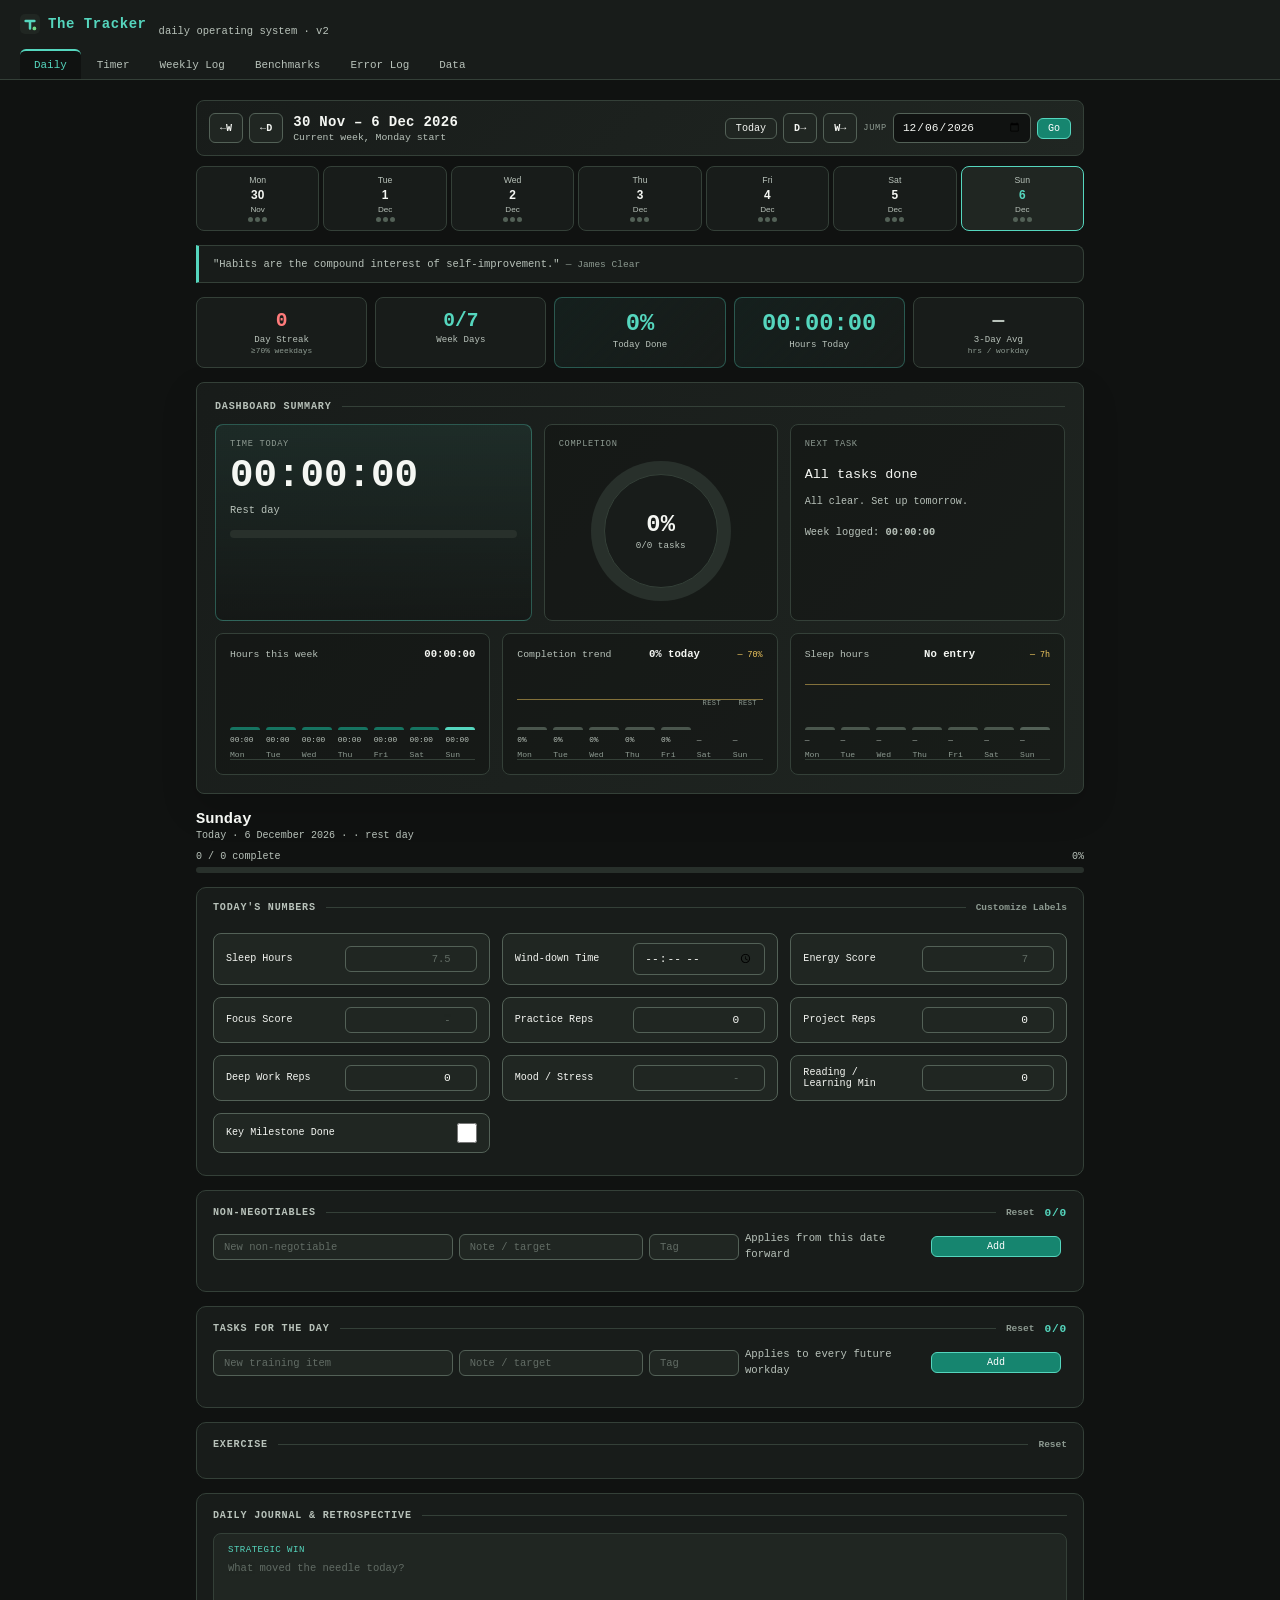
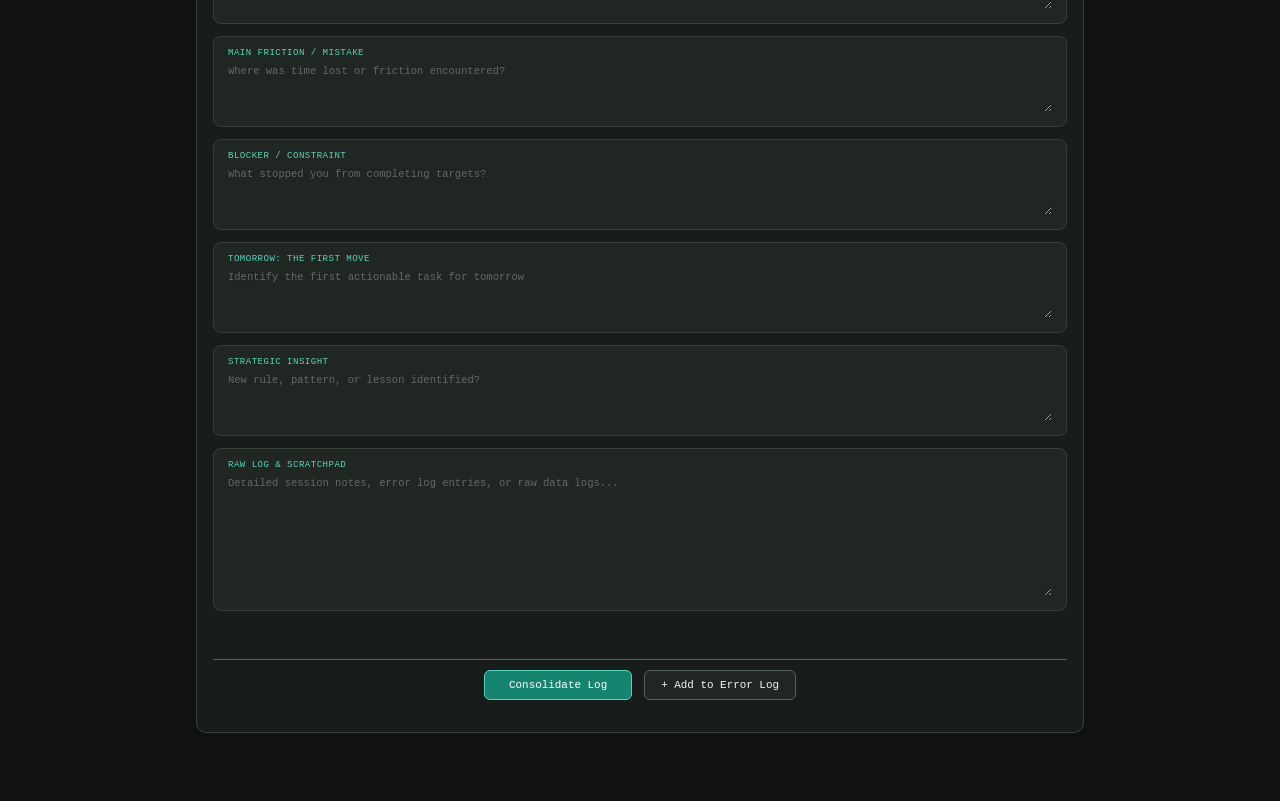
==== commit 4088ad73: "Create tracker app" ====
--- a/Tracker.html
+++ b/Tracker.html
@@ -1547,7 +1547,7 @@
 
   <!-- Sunday Protocol -->
   <div class="sunday-panel" id="sundayPanel" style="display:none">
-    <div class="sunday-title">☀ Sunday Protocol — Non-Negotiable (90 min)</div>
+    <div class="sunday-title">Sunday review</div>
     <div id="sundayList"></div>
   </div>
 
@@ -1984,62 +1984,9 @@
   4: { label:'Phase 4 — Integrate',  desc:'Pressure-test the system, simplify what is noisy, and keep the useful routines durable.' },
 };
 
-const NON_NEGS = [
-  { id:'nn_wake',    text:'Wake within 30 min of target',                meta:'Keep the day anchored',          tag:'sleep',     dur:'0:00' },
-  { id:'nn_light',   text:'10 min outdoor daylight',                     meta:'Step outside early',             tag:'energy',    dur:'0:10' },
-  { id:'nn_caff',    text:'Caffeine cutoff',                             meta:'Protect tonight',                tag:'sleep',     dur:'0:00' },
-  { id:'nn_screen',  text:'Screens off before bed',                      meta:'Phone away from bed',            tag:'sleep',     dur:'0:00' },
-  { id:'nn_zetamac', text:'Daily focus rep',                             meta:'Tiny skill drill or warmup',      tag:'focus',     dur:'0:05' },
-  { id:'nn_review',  text:'Review yesterday',                            meta:'One lesson, one adjustment',      tag:'review',    dur:'0:10' },
-  { id:'nn_am_skin', text:'Morning reset',                               meta:'Hydrate, wash, get ready',        tag:'care',      dur:'0:05' },
-  { id:'nn_pm_skin', text:'Evening reset',                               meta:'Tidy, wash, prepare tomorrow',    tag:'care',      dur:'0:05' },
-];
-
-const TRAINING = {
-  '2h': [
-    { id:'t2_zeta', trackingId:'tr_zeta', text:'Daily focus rep',                     meta:'5 min warmup',             time:'0:00', tag:'focus'    },
-    { id:'t2_cp',   text:'Primary project block',                meta:'One meaningful unit',      time:'0:05', tag:'project'  },
-    { id:'t2_walk', text:'Walk, water, daylight',                meta:'15 min recovery',          time:'1:00', tag:'recovery' },
-    { id:'t2_prob', text:'Learning or practice block',           meta:'Write what improved',      time:'1:15', tag:'learn'    },
-  ],
-  '4h': [
-    { id:'t4_zeta', trackingId:'tr_zeta', text:'Daily focus rep',                       meta:'5 min warmup',                    time:'0:00', tag:'focus'    },
-    { id:'t4_cp',   text:'Primary project block',                   meta:'Deep work, phone away',            time:'0:05', tag:'project'  },
-    { id:'t4_walk', text:'Movement break',                          meta:'20 min recovery + daylight',       time:'1:30', tag:'recovery' },
-    { id:'t4_prob', text:'Skill practice block',                    meta:'Course, craft, study, or reps',    time:'1:50', tag:'learn'    },
-    { id:'t4_rev',  text:'Review log',                              meta:'15 min, one lesson captured',      time:'3:00', tag:'review'   },
-    { id:'t4_oa',   text:'Admin or life maintenance',               meta:'Clear small obligations',          time:'3:15', tag:'admin'    },
-  ],
-  '6h': [
-    { id:'t6_zeta', trackingId:'tr_zeta', text:'Daily focus rep',                       meta:'5 min warmup',                    time:'0:00', tag:'focus'    },
-    { id:'t6_cont',  text:'Primary deep-work block',                meta:'Two hours, one clear output',       time:'0:05', tag:'project'  },
-    { id:'t6_rec',   text:'Long walk or workout + real food',       meta:'30 min recovery',                   time:'2:00', tag:'recovery' },
-    { id:'t6_prob',  text:'Secondary skill block',                  meta:'Practice, study, or create',        time:'2:30', tag:'learn'    },
-    { id:'t6_rev',   text:'Review log + notes',                     meta:'Max 15 min',                        time:'4:00', tag:'review'   },
-    { id:'t6_ups',   text:'Ship or close the loop',                 meta:'Finish, publish, submit, or tidy',  time:'4:15', tag:'project'  },
-    { id:'t6_walk2', text:'Short reset',                            meta:'15 min',                            time:'5:15', tag:'recovery' },
-    { id:'t6_oa',    text:'Light maintenance block',                meta:'Reading, admin, or planning',       time:'5:30', tag:'admin'    },
-  ],
-  'fb30': [
-    { id:'fb30_zeta', trackingId:'tr_zeta', text:'Daily focus rep',                         meta:'2 min',                           time:'0:00', tag:'focus'  },
-    { id:'fb30_read', text:'Review one note',                      meta:'Preserve the streak',             time:'0:02', tag:'review' },
-    { id:'fb30_re',   text:'One tiny progress rep',                meta:'Make it count',                    time:'0:10', tag:'project' },
-    { id:'fb30_note', text:'Write one-line note for tomorrow',     meta:'',                                 time:'0:25', tag:'review' },
-  ],
-  'fb60': [
-    { id:'fb60_zeta', trackingId:'tr_zeta', text:'Daily focus rep',                         meta:'3 min',                           time:'0:00', tag:'focus'  },
-    { id:'fb60_main', text:'One important block',                 meta:'Pick the highest-leverage thing',   time:'0:03', tag:'project' },
-    { id:'fb60_edit', text:'Extract one pattern',                 meta:'Write it in the log',               time:'0:35', tag:'review' },
-    { id:'fb60_anki', text:'Maintenance pass',                    meta:'Keep the system warm',              time:'0:45', tag:'admin'  },
-    { id:'fb60_retro',text:'One-sentence retrospective',          meta:'What did I actually learn?',        time:'0:55', tag:'review' },
-  ],
-  'fb90': [
-    { id:'fb90_zeta', trackingId:'tr_zeta', text:'Daily focus rep',                         meta:'3 min',                           time:'0:00', tag:'focus'  },
-    { id:'fb90_main', text:'Deep work plus practice',             meta:'One output, one rep',               time:'0:03', tag:'project' },
-    { id:'fb90_rev',  text:'Review log',                         meta:'',                                  time:'1:00', tag:'review' },
-    { id:'fb90_anki', text:'Maintenance + one-sentence retro',    meta:'',                                  time:'1:15', tag:'review' },
-  ],
-};
+const NON_NEGS = [];
+
+const TRAINING = {};
 
 const TARGET_BASE_CFG = {
   rest:   { label:'Rest',       short:'Rest',  base:'2h',  target: 0,   desc:'Weekend rest day: recovery and optional light review only.' },
@@ -2077,36 +2024,13 @@
 }
 
 
-const EXERCISE_BY_DOW = {
-  1: { id:'ex_strength1', text:'Strength training — 45 min', meta:'Compound lifts, Monday anchor' },
-  2: { id:'ex_zone2a',    text:'Zone 2 cycle — 45–60 min',  meta:'Conversational pace, no phone' },
-  3: { id:'ex_zone2c',    text:'Zone 2 cycle or brisk walk — 45 min', meta:'Midweek aerobic base' },
-  4: { id:'ex_strength2', text:'Strength training — 45 min', meta:'Thursday lift' },
-  5: { id:'ex_zone2b',    text:'Zone 2 cycle — 45–60 min',  meta:'Friday aerobic' },
-  6: { id:'ex_rest_sat',  text:'Rest day',                   meta:'Saturday — no scheduled training' },
-  0: { id:'ex_rest_sun',  text:'Rest day',                   meta:'Sunday — recovery + review only' },
-};
-
-const SUNDAY_PROTOCOL = [
-  { id:'sun_metrics', text:'Metric review — sleep, energy, hours, movement, and completion', meta:'Trend, not absolute',      dur:'15 min' },
-  { id:'sun_errors',  text:'Error log scan — re-read misses and cluster recurring friction',  meta:'3x same = bottleneck',    dur:'20 min' },
-  { id:'sun_anki',    text:'Review useful notes',                                             meta:'Keep insights, not noise', dur:'20 min' },
-  { id:'sun_plan',    text:'Next week setup — pick one priority and one constraint',          meta:'Schedule them',            dur:'15 min' },
-  { id:'sun_body',    text:'Body check — sleep, movement, food, and care streak',             meta:'One fix if missed',        dur:'10 min' },
-  { id:'sun_walk',    text:'Long walk — off the desk, outside, no music first',                          meta:'Best ideas live here',    dur:'rest'   },
-];
+const EXERCISE_BY_DOW = {};
+
+const SUNDAY_PROTOCOL = [];
 
 const DAY_NAMES = ['Sun','Mon','Tue','Wed','Thu','Fri','Sat'];
 const DAY_FULL  = ['Sunday','Monday','Tuesday','Wednesday','Thursday','Friday','Saturday'];
-const DAY_FOCUS = {
-  1:'Set the week up',
-  2:'Deep work + practice',
-  3:'Midweek review + focused output',
-  4:'Deep work + learning',
-  5:'Close loops + weekly readout',
-  6:'Rest Day · maintenance only',
-  0:'Rest Day · Sunday Protocol + light review',
-};
+const DAY_FOCUS = {};
 
 // ──────────────────────────────────────────────────────────────────
 // STATE + STORAGE
@@ -2430,7 +2354,7 @@
 function defaultTrainingForDifficulty(difficulty) {
   if (difficulty === 'rest') return [];
   const target = TARGETS[difficulty] || TARGETS.hard;
-  const base = canonicalizeTrainingItems((TRAINING[target.base] || TRAINING['4h']).map(item => ({ ...item })));
+  const base = canonicalizeTrainingItems((TRAINING[target.base] || []).map(item => ({ ...item })));
   return canonicalizeTrainingItems(base);
 }
 
@@ -3952,8 +3876,8 @@
 
   // Sunday panel
   const sp = document.getElementById('sundayPanel');
-  sp.style.display = dow === 0 ? 'block' : 'none';
-  if (dow === 0) renderSundayList(d);
+  sp.style.display = dow === 0 && SUNDAY_PROTOCOL.length ? 'block' : 'none';
+  if (dow === 0 && SUNDAY_PROTOCOL.length) renderSundayList(d);
 
   // Non-negotiables
   renderHabitList('nnList', getNonNegs(), d, 'nnCount', 'nonneg');
@@ -4333,7 +4257,7 @@
       light: isCheckDone(d, 'nn_light'),
       review: isCheckDone(d, 'nn_review'),
       screen: isCheckDone(d, 'nn_screen'),
-      sundayDone: dow === 0 && SUNDAY_PROTOCOL.every(h => isCheckDone(d, h.id)),
+      sundayDone: dow === 0 && SUNDAY_PROTOCOL.length > 0 && SUNDAY_PROTOCOL.every(h => isCheckDone(d, h.id)),
       isToday: ds === today,
     };
     row.quality = computeDailyQuality(row);
